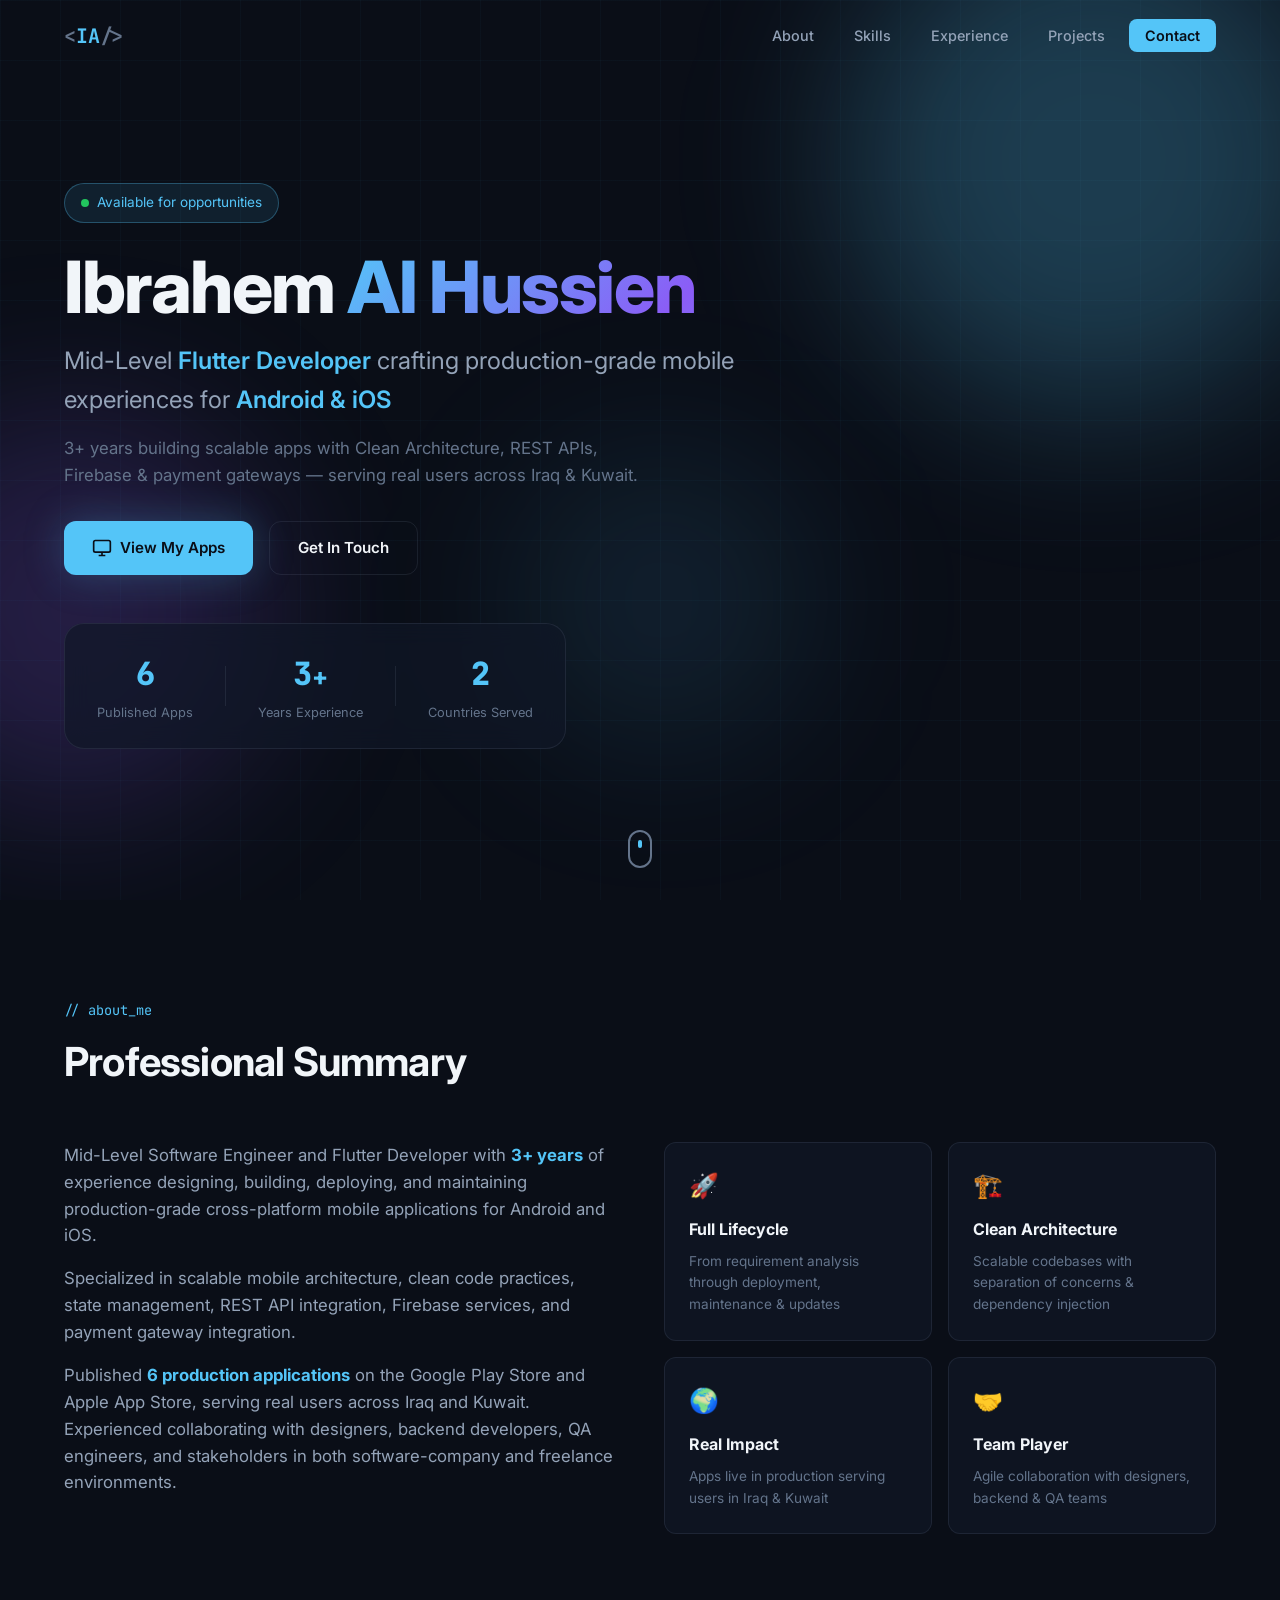
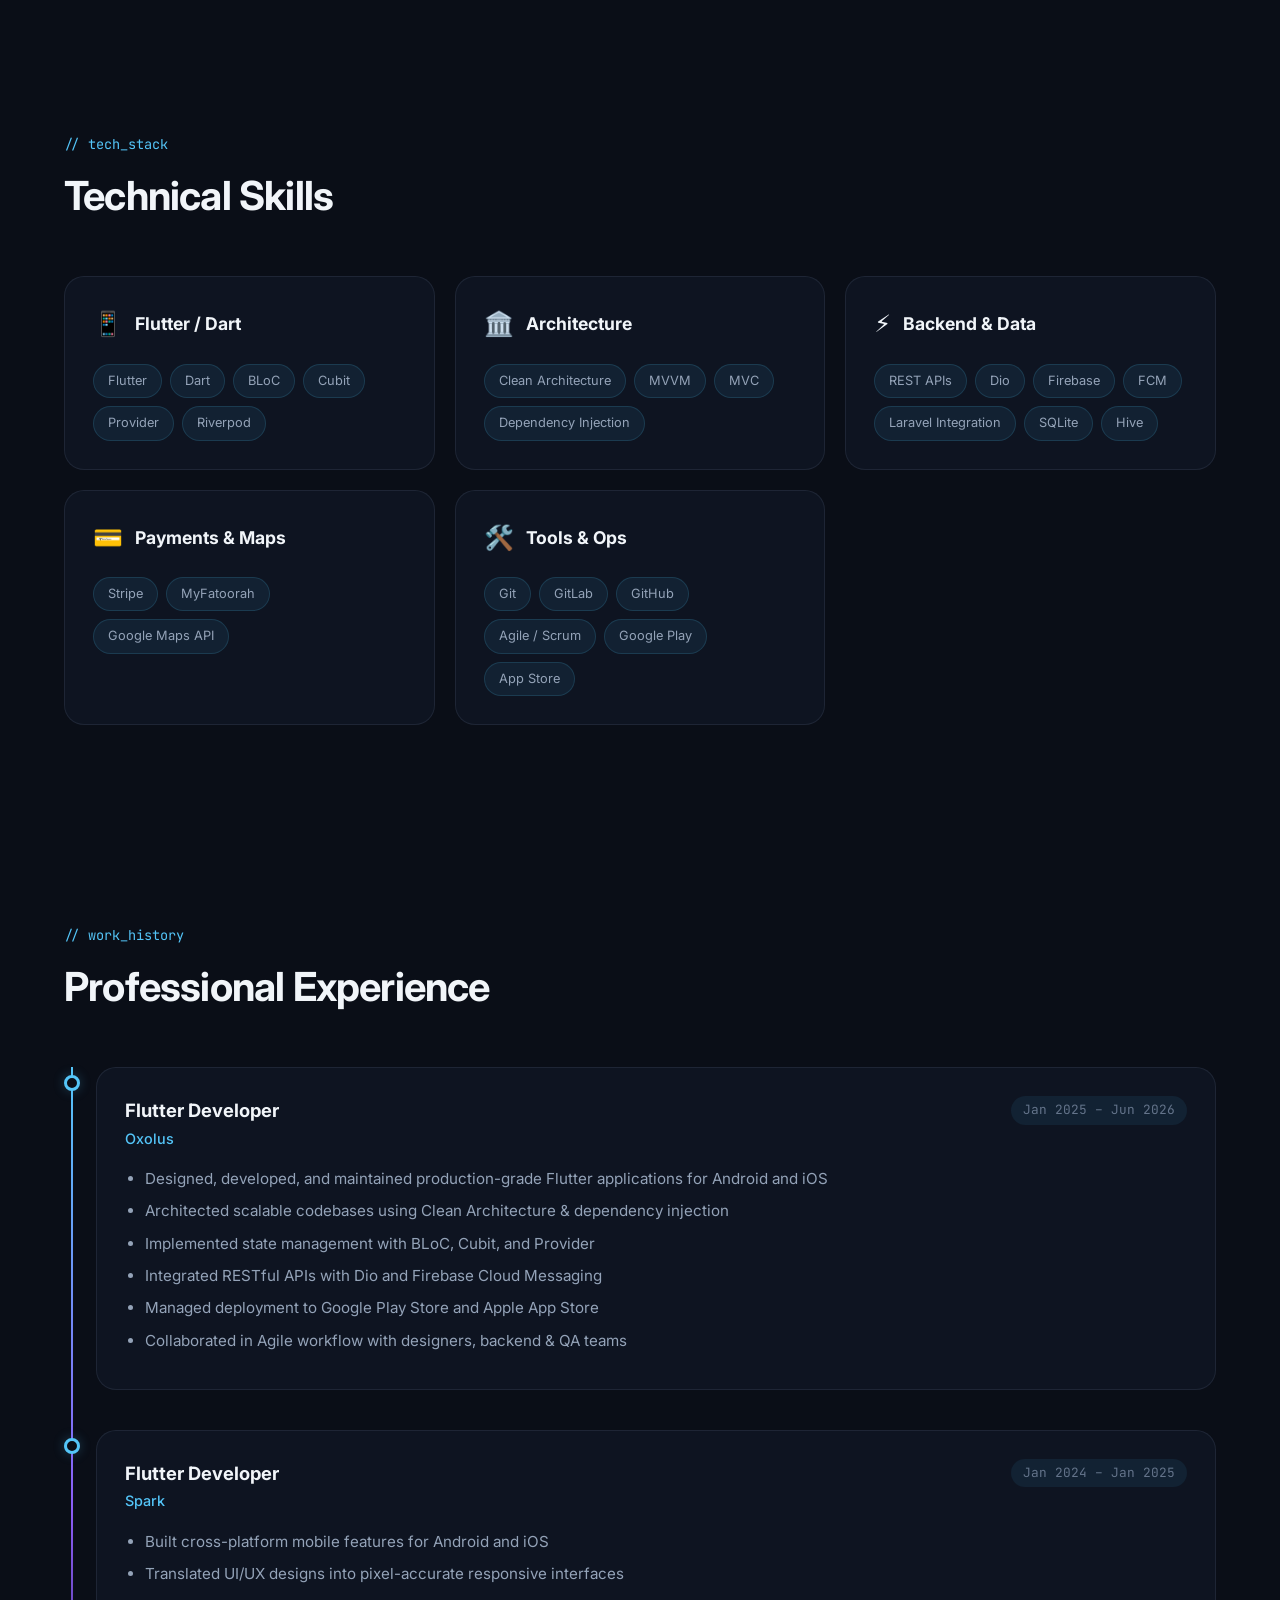
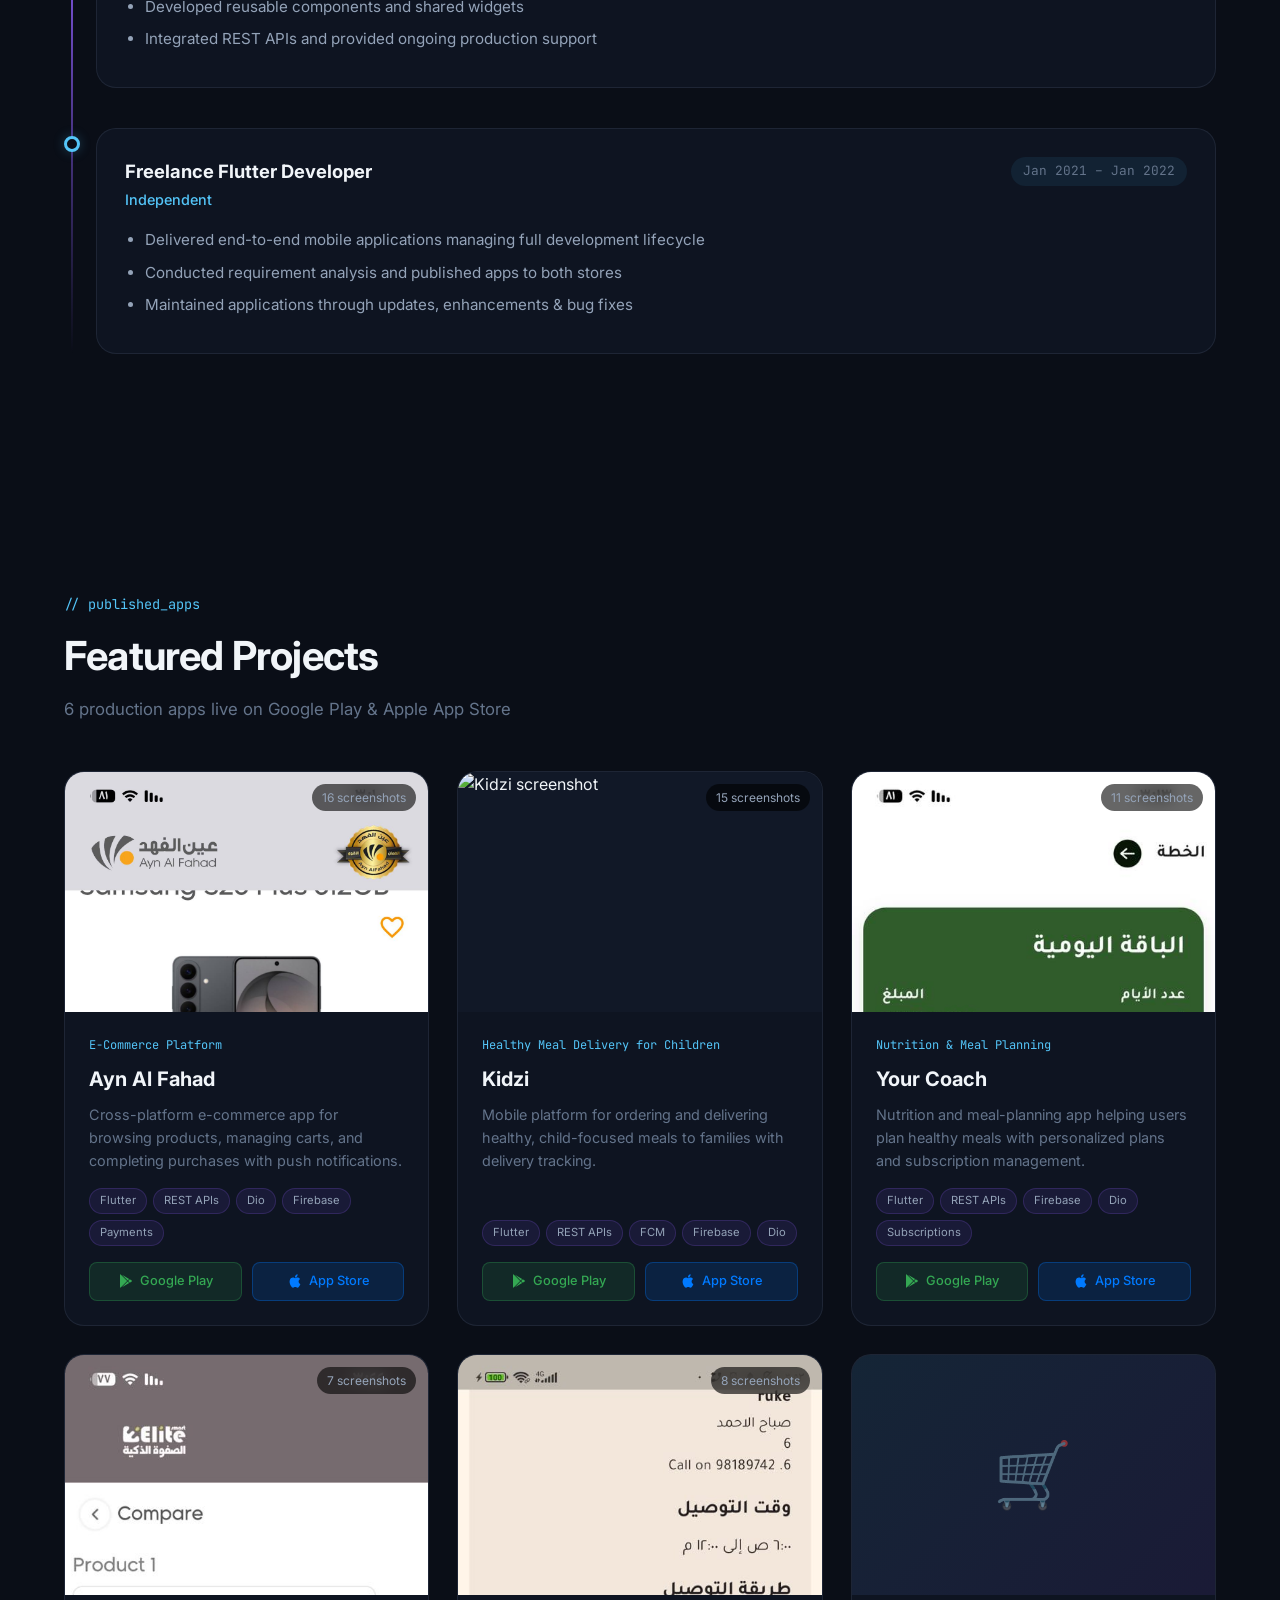
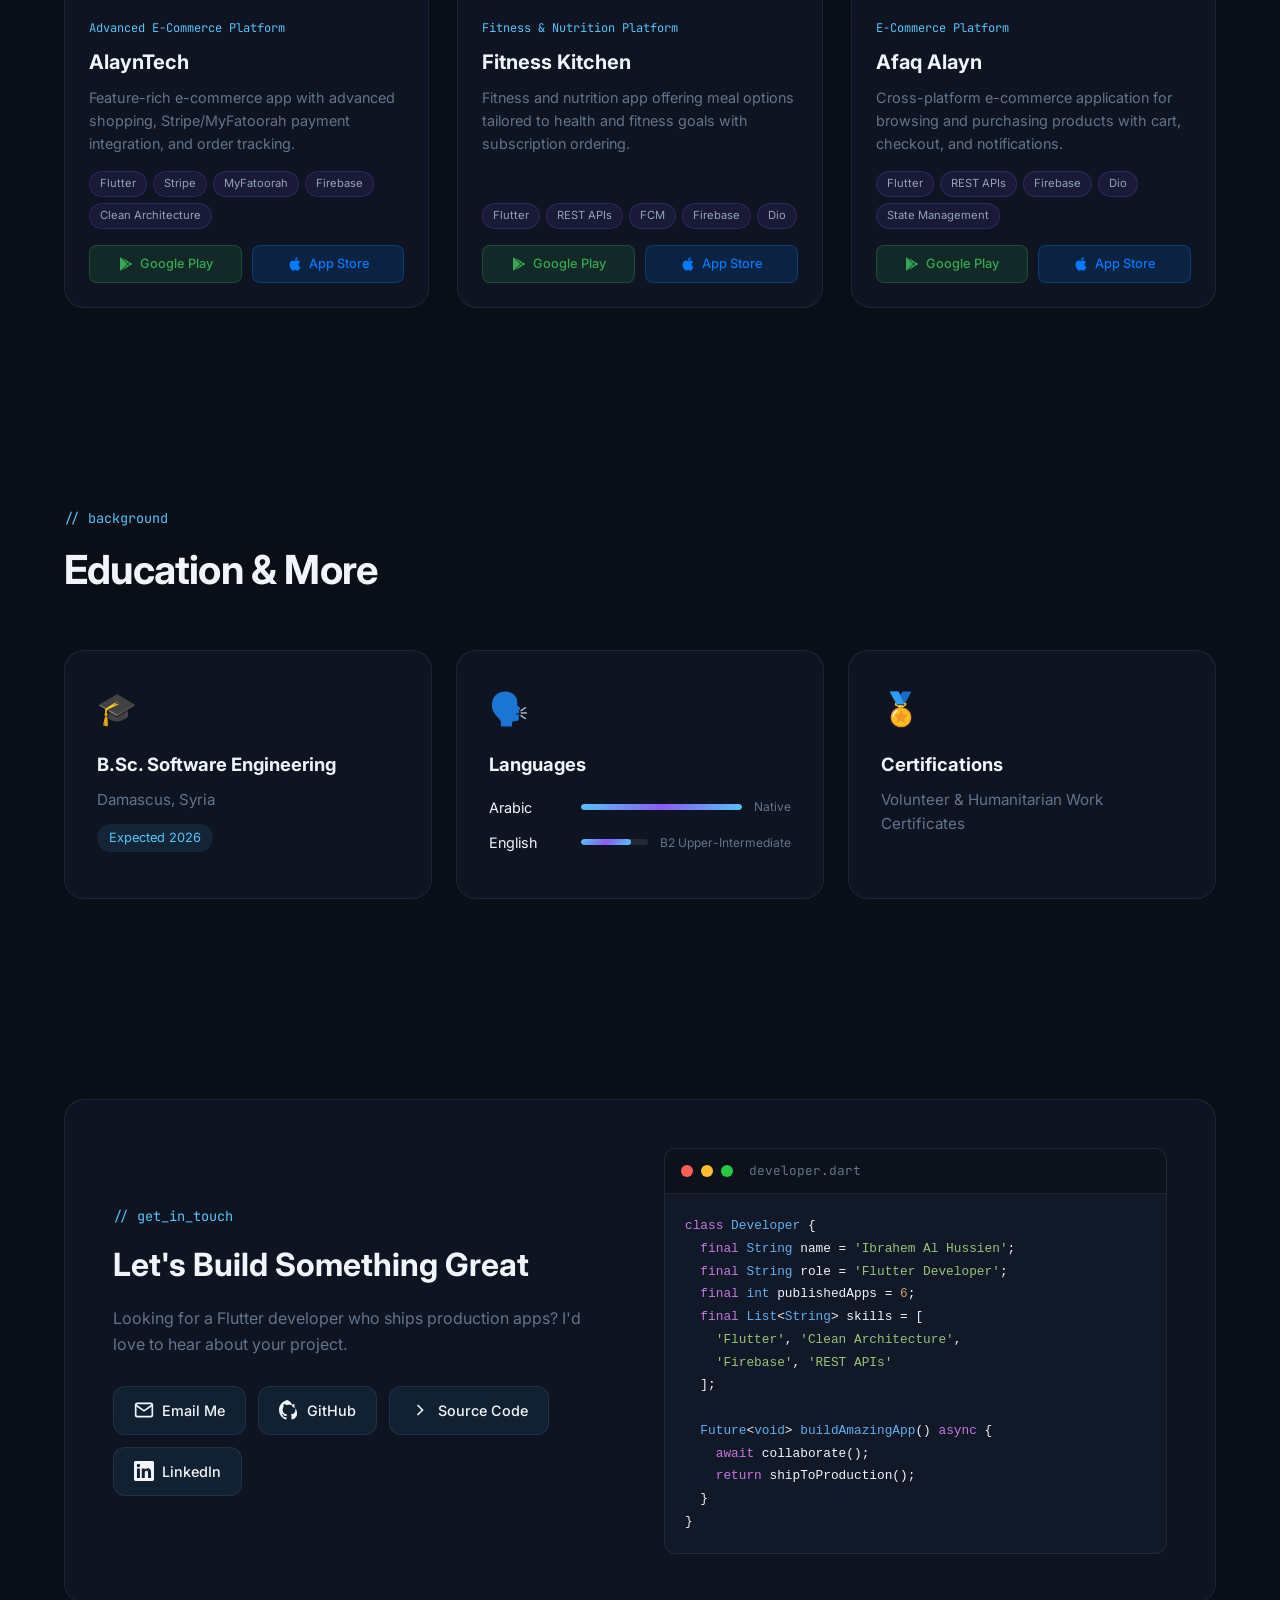
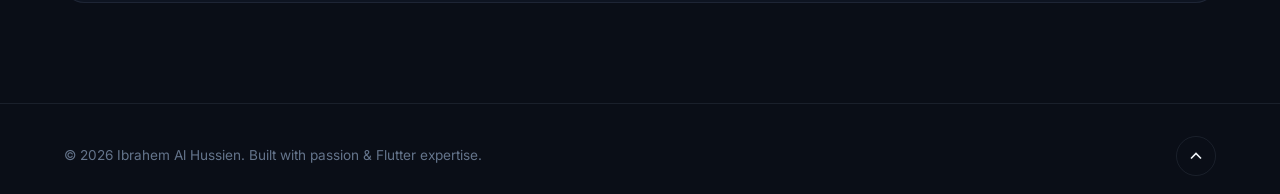
==== index.html @ 978647d7 "Configure portfolio for GitHub Pages at brbr43.github.io/CV_proto Co-authored-by: Cursor <cursoragen" ====
<!DOCTYPE html>
<html lang="en">
<head>
  <meta charset="UTF-8" />
  <script>
    (function () {
      if (location.hostname === 'brbr43.github.io' || /\/CV_proto(\/|$)/.test(location.pathname)) {
        var base = document.createElement('base');
        base.href = '/CV_proto/';
        document.head.appendChild(base);
      }
    })();
  </script>
  <meta name="viewport" content="width=device-width, initial-scale=1.0" />
  <meta name="description" content="Ibrahem Al Hussien — Mid-Level Flutter Developer. 6 production apps on Google Play & App Store." />
  <meta name="author" content="Ibrahem Al Hussien" />
  <meta property="og:title" content="Ibrahem Al Hussien | Flutter Developer Portfolio" />
  <meta property="og:description" content="Building production-grade cross-platform mobile apps for Android & iOS." />
  <meta property="og:url" content="https://brbr43.github.io/CV_proto/" />
  <meta property="og:type" content="website" />
  <link rel="canonical" href="https://brbr43.github.io/CV_proto/" />
  <title>Ibrahem Al Hussien | Flutter Developer</title>
  <link rel="preconnect" href="https://fonts.googleapis.com" />
  <link rel="preconnect" href="https://fonts.gstatic.com" crossorigin />
  <link href="https://fonts.googleapis.com/css2?family=Inter:wght@300;400;500;600;700;800&family=JetBrains+Mono:wght@400;500&display=swap" rel="stylesheet" />
  <link rel="stylesheet" href="css/style.css" />
  <link rel="icon" href="data:image/svg+xml,<svg xmlns='http://www.w3.org/2000/svg' viewBox='0 0 100 100'><text y='.9em' font-size='90'>📱</text></svg>" />
</head>
<body>
  <div class="cursor-glow" aria-hidden="true"></div>
  <div class="bg-grid" aria-hidden="true"></div>

  <!-- Navigation -->
  <header class="header" id="header">
    <nav class="nav container">
      <a href="#hero" class="nav-logo">
        <span class="logo-bracket">&lt;</span>IA<span class="logo-bracket">/&gt;</span>
      </a>
      <button class="nav-toggle" id="navToggle" aria-label="Toggle menu" aria-expanded="false">
        <span></span><span></span><span></span>
      </button>
      <ul class="nav-links" id="navLinks">
        <li><a href="#about">About</a></li>
        <li><a href="#skills">Skills</a></li>
        <li><a href="#experience">Experience</a></li>
        <li><a href="#projects">Projects</a></li>
        <li><a href="#contact" class="nav-cta">Contact</a></li>
      </ul>
    </nav>
  </header>

  <main>
    <!-- Hero -->
    <section class="hero" id="hero">
      <div class="hero-bg" aria-hidden="true">
        <div class="hero-orb hero-orb--1"></div>
        <div class="hero-orb hero-orb--2"></div>
        <div class="hero-orb hero-orb--3"></div>
      </div>
      <div class="container hero-content">
        <div class="hero-badge reveal">
          <span class="pulse-dot"></span>
          Available for opportunities
        </div>
        <h1 class="hero-title reveal">
          Ibrahem <span class="gradient-text">Al Hussien</span>
        </h1>
        <p class="hero-subtitle reveal">
          Mid-Level <span class="highlight">Flutter Developer</span> crafting production-grade
          mobile experiences for <span class="highlight">Android & iOS</span>
        </p>
        <p class="hero-desc reveal">
          3+ years building scalable apps with Clean Architecture, REST APIs, Firebase & payment gateways —
          serving real users across Iraq & Kuwait.
        </p>
        <div class="hero-actions reveal">
          <a href="#projects" class="btn btn-primary">
            <svg width="20" height="20" viewBox="0 0 24 24" fill="none" stroke="currentColor" stroke-width="2"><rect x="2" y="3" width="20" height="14" rx="2"/><path d="M8 21h8M12 17v4"/></svg>
            View My Apps
          </a>
          <a href="#contact" class="btn btn-outline">Get In Touch</a>
        </div>
        <div class="hero-stats reveal">
          <div class="stat">
            <span class="stat-number" data-target="6">0</span>
            <span class="stat-label">Published Apps</span>
          </div>
          <div class="stat-divider"></div>
          <div class="stat">
            <span class="stat-number" data-target="3">0</span><span class="stat-suffix">+</span>
            <span class="stat-label">Years Experience</span>
          </div>
          <div class="stat-divider"></div>
          <div class="stat">
            <span class="stat-number" data-target="2">0</span>
            <span class="stat-label">Countries Served</span>
          </div>
        </div>
      </div>
      <div class="scroll-indicator" aria-hidden="true">
        <div class="scroll-mouse"></div>
      </div>
    </section>

    <!-- About -->
    <section class="section about" id="about">
      <div class="container">
        <div class="section-header reveal">
          <span class="section-tag">// about_me</span>
          <h2 class="section-title">Professional Summary</h2>
        </div>
        <div class="about-grid">
          <div class="about-text reveal">
            <p>
              Mid-Level Software Engineer and Flutter Developer with <strong>3+ years</strong> of experience
              designing, building, deploying, and maintaining production-grade cross-platform mobile applications
              for Android and iOS.
            </p>
            <p>
              Specialized in scalable mobile architecture, clean code practices, state management, REST API
              integration, Firebase services, and payment gateway integration.
            </p>
            <p>
              Published <strong>6 production applications</strong> on the Google Play Store and Apple App Store,
              serving real users across Iraq and Kuwait. Experienced collaborating with designers, backend developers,
              QA engineers, and stakeholders in both software-company and freelance environments.
            </p>
          </div>
          <div class="about-highlights reveal">
            <div class="highlight-card">
              <div class="highlight-icon">🚀</div>
              <h3>Full Lifecycle</h3>
              <p>From requirement analysis through deployment, maintenance & updates</p>
            </div>
            <div class="highlight-card">
              <div class="highlight-icon">🏗️</div>
              <h3>Clean Architecture</h3>
              <p>Scalable codebases with separation of concerns & dependency injection</p>
            </div>
            <div class="highlight-card">
              <div class="highlight-icon">🌍</div>
              <h3>Real Impact</h3>
              <p>Apps live in production serving users in Iraq & Kuwait</p>
            </div>
            <div class="highlight-card">
              <div class="highlight-icon">🤝</div>
              <h3>Team Player</h3>
              <p>Agile collaboration with designers, backend & QA teams</p>
            </div>
          </div>
        </div>
      </div>
    </section>

    <!-- Skills -->
    <section class="section skills" id="skills">
      <div class="container">
        <div class="section-header reveal">
          <span class="section-tag">// tech_stack</span>
          <h2 class="section-title">Technical Skills</h2>
        </div>
        <div class="skills-grid">
          <div class="skill-category reveal">
            <div class="skill-category-header">
              <span class="skill-icon">📱</span>
              <h3>Flutter / Dart</h3>
            </div>
            <div class="skill-tags">
              <span class="tag">Flutter</span>
              <span class="tag">Dart</span>
              <span class="tag">BLoC</span>
              <span class="tag">Cubit</span>
              <span class="tag">Provider</span>
              <span class="tag">Riverpod</span>
            </div>
          </div>
          <div class="skill-category reveal">
            <div class="skill-category-header">
              <span class="skill-icon">🏛️</span>
              <h3>Architecture</h3>
            </div>
            <div class="skill-tags">
              <span class="tag">Clean Architecture</span>
              <span class="tag">MVVM</span>
              <span class="tag">MVC</span>
              <span class="tag">Dependency Injection</span>
            </div>
          </div>
          <div class="skill-category reveal">
            <div class="skill-category-header">
              <span class="skill-icon">⚡</span>
              <h3>Backend & Data</h3>
            </div>
            <div class="skill-tags">
              <span class="tag">REST APIs</span>
              <span class="tag">Dio</span>
              <span class="tag">Firebase</span>
              <span class="tag">FCM</span>
              <span class="tag">Laravel Integration</span>
              <span class="tag">SQLite</span>
              <span class="tag">Hive</span>
            </div>
          </div>
          <div class="skill-category reveal">
            <div class="skill-category-header">
              <span class="skill-icon">💳</span>
              <h3>Payments & Maps</h3>
            </div>
            <div class="skill-tags">
              <span class="tag">Stripe</span>
              <span class="tag">MyFatoorah</span>
              <span class="tag">Google Maps API</span>
            </div>
          </div>
          <div class="skill-category reveal">
            <div class="skill-category-header">
              <span class="skill-icon">🛠️</span>
              <h3>Tools & Ops</h3>
            </div>
            <div class="skill-tags">
              <span class="tag">Git</span>
              <span class="tag">GitLab</span>
              <span class="tag">GitHub</span>
              <span class="tag">Agile / Scrum</span>
              <span class="tag">Google Play</span>
              <span class="tag">App Store</span>
            </div>
          </div>
        </div>
      </div>
    </section>

    <!-- Experience -->
    <section class="section experience" id="experience">
      <div class="container">
        <div class="section-header reveal">
          <span class="section-tag">// work_history</span>
          <h2 class="section-title">Professional Experience</h2>
        </div>
        <div class="timeline">
          <article class="timeline-item reveal">
            <div class="timeline-marker"></div>
            <div class="timeline-content">
              <div class="timeline-header">
                <div>
                  <h3>Flutter Developer</h3>
                  <span class="company">Oxolus</span>
                </div>
                <time>Jan 2025 – Jun 2026</time>
              </div>
              <ul>
                <li>Designed, developed, and maintained production-grade Flutter applications for Android and iOS</li>
                <li>Architected scalable codebases using Clean Architecture & dependency injection</li>
                <li>Implemented state management with BLoC, Cubit, and Provider</li>
                <li>Integrated RESTful APIs with Dio and Firebase Cloud Messaging</li>
                <li>Managed deployment to Google Play Store and Apple App Store</li>
                <li>Collaborated in Agile workflow with designers, backend & QA teams</li>
              </ul>
            </div>
          </article>
          <article class="timeline-item reveal">
            <div class="timeline-marker"></div>
            <div class="timeline-content">
              <div class="timeline-header">
                <div>
                  <h3>Flutter Developer</h3>
                  <span class="company">Spark</span>
                </div>
                <time>Jan 2024 – Jan 2025</time>
              </div>
              <ul>
                <li>Built cross-platform mobile features for Android and iOS</li>
                <li>Translated UI/UX designs into pixel-accurate responsive interfaces</li>
                <li>Developed reusable components and shared widgets</li>
                <li>Integrated REST APIs and provided ongoing production support</li>
              </ul>
            </div>
          </article>
          <article class="timeline-item reveal">
            <div class="timeline-marker"></div>
            <div class="timeline-content">
              <div class="timeline-header">
                <div>
                  <h3>Freelance Flutter Developer</h3>
                  <span class="company">Independent</span>
                </div>
                <time>Jan 2021 – Jan 2022</time>
              </div>
              <ul>
                <li>Delivered end-to-end mobile applications managing full development lifecycle</li>
                <li>Conducted requirement analysis and published apps to both stores</li>
                <li>Maintained applications through updates, enhancements & bug fixes</li>
              </ul>
            </div>
          </article>
        </div>
      </div>
    </section>

    <!-- Projects -->
    <section class="section projects" id="projects">
      <div class="container">
        <div class="section-header reveal">
          <span class="section-tag">// published_apps</span>
          <h2 class="section-title">Featured Projects</h2>
          <p class="section-desc">6 production apps live on Google Play & Apple App Store</p>
        </div>
        <div class="projects-grid" id="projectsGrid"></div>
      </div>
    </section>

    <!-- Education & More -->
    <section class="section education" id="education">
      <div class="container">
        <div class="section-header reveal">
          <span class="section-tag">// background</span>
          <h2 class="section-title">Education & More</h2>
        </div>
        <div class="edu-grid">
          <div class="edu-card reveal">
            <div class="edu-icon">🎓</div>
            <h3>B.Sc. Software Engineering</h3>
            <p>Damascus, Syria</p>
            <span class="edu-badge">Expected 2026</span>
          </div>
          <div class="edu-card reveal">
            <div class="edu-icon">🗣️</div>
            <h3>Languages</h3>
            <div class="lang-list">
              <div class="lang-item">
                <span>Arabic</span>
                <div class="lang-bar"><div class="lang-fill" style="width:100%"></div></div>
                <span class="lang-level">Native</span>
              </div>
              <div class="lang-item">
                <span>English</span>
                <div class="lang-bar"><div class="lang-fill" style="width:75%"></div></div>
                <span class="lang-level">B2 Upper-Intermediate</span>
              </div>
            </div>
          </div>
          <div class="edu-card reveal">
            <div class="edu-icon">🏅</div>
            <h3>Certifications</h3>
            <p>Volunteer & Humanitarian Work Certificates</p>
          </div>
        </div>
      </div>
    </section>

    <!-- Contact -->
    <section class="section contact" id="contact">
      <div class="container">
        <div class="contact-card reveal">
          <div class="contact-content">
            <span class="section-tag">// get_in_touch</span>
            <h2>Let's Build Something Great</h2>
            <p>Looking for a Flutter developer who ships production apps? I'd love to hear about your project.</p>
            <div class="contact-links">
              <a href="mailto:ibrahem.alhussien@email.com" class="contact-link" id="emailLink">
                <svg width="20" height="20" viewBox="0 0 24 24" fill="none" stroke="currentColor" stroke-width="2"><path d="M4 4h16c1.1 0 2 .9 2 2v12c0 1.1-.9 2-2 2H4c-1.1 0-2-.9-2-2V6c0-1.1.9-2 2-2z"/><polyline points="22,6 12,13 2,6"/></svg>
                Email Me
              </a>
              <a href="https://github.com/brbr43" target="_blank" rel="noopener" class="contact-link" id="githubLink">
                <svg width="20" height="20" viewBox="0 0 24 24" fill="currentColor"><path d="M12 0C5.37 0 0 5.37 0 12c0 5.31 3.435 9.795 8.205 11.385.6.105.825-.255.825-.57 0-.285-.015-1.23-.015-2.235-3.015.555-3.795-.735-4.035-1.41-.135-.345-.72-1.41-1.23-1.695-.42-.225-1.02-.78-.015-.795.945-.015 1.62.87 1.845 1.23 1.08 1.815 2.805 1.305 3.495.99.105-.78.42-1.305.765-1.605-2.67-.3-5.46-1.335-5.46-5.925 0-1.305.465-2.385 1.23-3.225-.12-.3-.54-1.53.12-3.18 0 0 1.005-.315 3.3 1.23.96-.27 1.98-.405 3-.405s2.04.135 3 .405c2.295-1.56 3.3-1.23 3.3-1.23.66 1.65.24 2.88.12 3.18.765.84 1.23 1.905 1.23 3.225 0 4.605-2.805 5.625-5.475 5.925.435.375.81 1.095.81 2.22 0 1.605-.015 2.895-.015 3.3 0 .315.225.69.825.57A8.02 8.02 0 0016 8c0-4.42-3.58-8-8-8z"/></svg>
                GitHub
              </a>
              <a href="https://github.com/brbr43/CV_proto" target="_blank" rel="noopener" class="contact-link" id="sourceLink">
                <svg width="20" height="20" viewBox="0 0 24 24" fill="none" stroke="currentColor" stroke-width="2"><path d="M9 18l6-6-6-6"/></svg>
                Source Code
              </a>
              <a href="https://linkedin.com/in/" target="_blank" rel="noopener" class="contact-link" id="linkedinLink">
                <svg width="20" height="20" viewBox="0 0 24 24" fill="currentColor"><path d="M20.447 20.452h-3.554v-5.569c0-1.328-.027-3.037-1.852-3.037-1.853 0-2.136 1.445-2.136 2.939v5.667H9.351V9h3.414v1.561h.046c.477-.9 1.637-1.85 3.37-1.85 3.601 0 4.267 2.37 4.267 5.455v6.286zM5.337 7.433a2.062 2.062 0 01-2.063-2.065 2.064 2.064 0 114.126 0 2.065 2.065 0 01-2.063 2.065zm1.782 13.019H3.555V9h3.564v11.452zM22.225 0H1.771C.792 0 0 .774 0 1.729v20.542C0 23.227.792 24 1.771 24h20.451C23.2 24 24 23.227 24 22.271V1.729C24 .774 23.2 0 22.222 0h.003z"/></svg>
                LinkedIn
              </a>
            </div>
          </div>
          <div class="contact-visual" aria-hidden="true">
            <div class="code-block">
              <div class="code-header">
                <span class="code-dot red"></span>
                <span class="code-dot yellow"></span>
                <span class="code-dot green"></span>
                <span class="code-filename">developer.dart</span>
              </div>
              <pre class="code-body"><code><span class="kw">class</span> <span class="type">Developer</span> {
  <span class="kw">final</span> <span class="type">String</span> name = <span class="str">'Ibrahem Al Hussien'</span>;
  <span class="kw">final</span> <span class="type">String</span> role = <span class="str">'Flutter Developer'</span>;
  <span class="kw">final</span> <span class="type">int</span> publishedApps = <span class="num">6</span>;
  <span class="kw">final</span> <span class="type">List</span>&lt;<span class="type">String</span>&gt; skills = [
    <span class="str">'Flutter'</span>, <span class="str">'Clean Architecture'</span>,
    <span class="str">'Firebase'</span>, <span class="str">'REST APIs'</span>
  ];

  <span class="type">Future</span>&lt;<span class="type">void</span>&gt; <span class="fn">buildAmazingApp</span>() <span class="kw">async</span> {
    <span class="kw">await</span> collaborate();
    <span class="kw">return</span> shipToProduction();
  }
}</code></pre>
            </div>
          </div>
        </div>
      </div>
    </section>
  </main>

  <footer class="footer">
    <div class="container footer-content">
      <p>&copy; 2026 Ibrahem Al Hussien. Built with passion & Flutter expertise.</p>
      <a href="#hero" class="back-to-top" aria-label="Back to top">
        <svg width="20" height="20" viewBox="0 0 24 24" fill="none" stroke="currentColor" stroke-width="2"><path d="M18 15l-6-6-6 6"/></svg>
      </a>
    </div>
  </footer>

  <!-- Project Modal -->
  <div class="modal" id="projectModal" aria-hidden="true" role="dialog">
    <div class="modal-backdrop" data-close></div>
    <div class="modal-content">
      <button class="modal-close" data-close aria-label="Close">&times;</button>
      <div class="modal-gallery">
        <button class="gallery-nav gallery-prev" aria-label="Previous image">&#8249;</button>
        <div class="gallery-viewport">
          <img src="" alt="" id="modalImage" />
        </div>
        <button class="gallery-nav gallery-next" aria-label="Next image">&#8250;</button>
        <div class="gallery-counter" id="galleryCounter"></div>
      </div>
      <div class="modal-info" id="modalInfo"></div>
    </div>
  </div>

  <script src="js/main.js"></script>
</body>
</html>
---- css/style.css ----
/* ============================================
   Ibrahem Al Hussien — Portfolio Styles
   ============================================ */

:root {
  --bg-primary: #0a0e17;
  --bg-secondary: #111827;
  --bg-card: rgba(17, 24, 39, 0.7);
  --bg-card-hover: rgba(30, 41, 59, 0.8);
  --border: rgba(148, 163, 184, 0.12);
  --border-hover: rgba(84, 197, 248, 0.3);
  --text-primary: #f1f5f9;
  --text-secondary: #94a3b8;
  --text-muted: #64748b;
  --accent: #54c5f8;
  --accent-dark: #2196d3;
  --accent-glow: rgba(84, 197, 248, 0.25);
  --purple: #8b5cf6;
  --purple-glow: rgba(139, 92, 246, 0.2);
  --gradient: linear-gradient(135deg, #54c5f8 0%, #8b5cf6 50%, #54c5f8 100%);
  --font-sans: 'Inter', system-ui, -apple-system, sans-serif;
  --font-mono: 'JetBrains Mono', monospace;
  --radius: 12px;
  --radius-lg: 20px;
  --shadow: 0 4px 24px rgba(0, 0, 0, 0.4);
  --shadow-glow: 0 0 40px var(--accent-glow);
  --transition: 0.3s cubic-bezier(0.4, 0, 0.2, 1);
  --header-h: 72px;
}

*, *::before, *::after {
  box-sizing: border-box;
  margin: 0;
  padding: 0;
}

html {
  scroll-behavior: smooth;
  scroll-padding-top: var(--header-h);
}

body {
  font-family: var(--font-sans);
  background: var(--bg-primary);
  color: var(--text-primary);
  line-height: 1.6;
  overflow-x: hidden;
  -webkit-font-smoothing: antialiased;
}

.container {
  width: 100%;
  max-width: 1200px;
  margin: 0 auto;
  padding: 0 24px;
}

a {
  color: inherit;
  text-decoration: none;
}

img {
  max-width: 100%;
  display: block;
}

ul {
  list-style: none;
}

/* Background effects */
.bg-grid {
  position: fixed;
  inset: 0;
  background-image:
    linear-gradient(rgba(84, 197, 248, 0.03) 1px, transparent 1px),
    linear-gradient(90deg, rgba(84, 197, 248, 0.03) 1px, transparent 1px);
  background-size: 60px 60px;
  pointer-events: none;
  z-index: 0;
}

.cursor-glow {
  position: fixed;
  width: 400px;
  height: 400px;
  border-radius: 50%;
  background: radial-gradient(circle, var(--accent-glow) 0%, transparent 70%);
  pointer-events: none;
  z-index: 0;
  transform: translate(-50%, -50%);
  transition: opacity 0.3s;
  opacity: 0;
}

body:hover .cursor-glow {
  opacity: 1;
}

/* Header */
.header {
  position: fixed;
  top: 0;
  left: 0;
  right: 0;
  z-index: 1000;
  height: var(--header-h);
  transition: var(--transition);
}

.header.scrolled {
  background: rgba(10, 14, 23, 0.85);
  backdrop-filter: blur(20px);
  border-bottom: 1px solid var(--border);
}

.nav {
  display: flex;
  align-items: center;
  justify-content: space-between;
  height: 100%;
}

.nav-logo {
  font-family: var(--font-mono);
  font-size: 1.25rem;
  font-weight: 700;
  color: var(--accent);
}

.logo-bracket {
  color: var(--text-muted);
}

.nav-links {
  display: flex;
  align-items: center;
  gap: 8px;
}

.nav-links a {
  padding: 8px 16px;
  font-size: 0.9rem;
  font-weight: 500;
  color: var(--text-secondary);
  border-radius: 8px;
  transition: var(--transition);
}

.nav-links a:hover {
  color: var(--text-primary);
  background: rgba(84, 197, 248, 0.08);
}

.nav-cta {
  background: var(--accent) !important;
  color: var(--bg-primary) !important;
  font-weight: 600 !important;
}

.nav-cta:hover {
  background: var(--accent-dark) !important;
  transform: translateY(-1px);
}

.nav-toggle {
  display: none;
  flex-direction: column;
  gap: 5px;
  background: none;
  border: none;
  cursor: pointer;
  padding: 8px;
}

.nav-toggle span {
  display: block;
  width: 24px;
  height: 2px;
  background: var(--text-primary);
  transition: var(--transition);
}

/* Hero */
.hero {
  position: relative;
  min-height: 100vh;
  display: flex;
  align-items: center;
  padding: calc(var(--header-h) + 40px) 0 80px;
  overflow: hidden;
}

.hero-bg {
  position: absolute;
  inset: 0;
  overflow: hidden;
}

.hero-orb {
  position: absolute;
  border-radius: 50%;
  filter: blur(80px);
  animation: float 8s ease-in-out infinite;
}

.hero-orb--1 {
  width: 500px;
  height: 500px;
  background: var(--accent-glow);
  top: -10%;
  right: -5%;
}

.hero-orb--2 {
  width: 400px;
  height: 400px;
  background: var(--purple-glow);
  bottom: 10%;
  left: -10%;
  animation-delay: -3s;
}

.hero-orb--3 {
  width: 300px;
  height: 300px;
  background: rgba(84, 197, 248, 0.1);
  top: 50%;
  left: 40%;
  animation-delay: -5s;
}

@keyframes float {
  0%, 100% { transform: translate(0, 0) scale(1); }
  33% { transform: translate(30px, -30px) scale(1.05); }
  66% { transform: translate(-20px, 20px) scale(0.95); }
}

.hero-content {
  position: relative;
  z-index: 1;
}

.hero-badge {
  display: inline-flex;
  align-items: center;
  gap: 8px;
  padding: 8px 16px;
  background: rgba(84, 197, 248, 0.1);
  border: 1px solid var(--border-hover);
  border-radius: 100px;
  font-size: 0.85rem;
  color: var(--accent);
  margin-bottom: 24px;
}

.pulse-dot {
  width: 8px;
  height: 8px;
  background: #22c55e;
  border-radius: 50%;
  animation: pulse 2s ease-in-out infinite;
}

@keyframes pulse {
  0%, 100% { opacity: 1; transform: scale(1); }
  50% { opacity: 0.5; transform: scale(1.3); }
}

.hero-title {
  font-size: clamp(2.5rem, 6vw, 4.5rem);
  font-weight: 800;
  line-height: 1.1;
  letter-spacing: -0.02em;
  margin-bottom: 16px;
}

.gradient-text {
  background: var(--gradient);
  background-size: 200% auto;
  -webkit-background-clip: text;
  -webkit-text-fill-color: transparent;
  background-clip: text;
  animation: shimmer 4s linear infinite;
}

@keyframes shimmer {
  to { background-position: 200% center; }
}

.hero-subtitle {
  font-size: clamp(1.1rem, 2.5vw, 1.5rem);
  color: var(--text-secondary);
  margin-bottom: 16px;
  max-width: 700px;
}

.highlight {
  color: var(--accent);
  font-weight: 600;
}

.hero-desc {
  font-size: 1.05rem;
  color: var(--text-muted);
  max-width: 600px;
  margin-bottom: 32px;
}

.hero-actions {
  display: flex;
  flex-wrap: wrap;
  gap: 16px;
  margin-bottom: 48px;
}

.btn {
  display: inline-flex;
  align-items: center;
  gap: 8px;
  padding: 14px 28px;
  font-size: 0.95rem;
  font-weight: 600;
  border-radius: var(--radius);
  transition: var(--transition);
  cursor: pointer;
  border: none;
}

.btn-primary {
  background: var(--accent);
  color: var(--bg-primary);
  box-shadow: var(--shadow-glow);
}

.btn-primary:hover {
  background: var(--accent-dark);
  transform: translateY(-2px);
  box-shadow: 0 0 60px var(--accent-glow);
}

.btn-outline {
  background: transparent;
  color: var(--text-primary);
  border: 1px solid var(--border);
}

.btn-outline:hover {
  border-color: var(--accent);
  color: var(--accent);
  background: rgba(84, 197, 248, 0.05);
}

.hero-stats {
  display: flex;
  align-items: center;
  gap: 32px;
  padding: 24px 32px;
  background: var(--bg-card);
  border: 1px solid var(--border);
  border-radius: var(--radius-lg);
  backdrop-filter: blur(12px);
  width: fit-content;
}

.stat {
  text-align: center;
}

.stat-number {
  display: inline;
  font-size: 2rem;
  font-weight: 800;
  color: var(--accent);
  font-family: var(--font-mono);
}

.stat-suffix {
  font-size: 1.5rem;
  font-weight: 800;
  color: var(--accent);
}

.stat-label {
  display: block;
  font-size: 0.8rem;
  color: var(--text-muted);
  margin-top: 4px;
}

.stat-divider {
  width: 1px;
  height: 40px;
  background: var(--border);
}

.scroll-indicator {
  position: absolute;
  bottom: 32px;
  left: 50%;
  transform: translateX(-50%);
}

.scroll-mouse {
  width: 24px;
  height: 38px;
  border: 2px solid var(--text-muted);
  border-radius: 12px;
  position: relative;
}

.scroll-mouse::after {
  content: '';
  position: absolute;
  top: 8px;
  left: 50%;
  transform: translateX(-50%);
  width: 4px;
  height: 8px;
  background: var(--accent);
  border-radius: 2px;
  animation: scrollBounce 2s ease-in-out infinite;
}

@keyframes scrollBounce {
  0%, 100% { transform: translateX(-50%) translateY(0); opacity: 1; }
  50% { transform: translateX(-50%) translateY(10px); opacity: 0.3; }
}

/* Sections */
.section {
  position: relative;
  z-index: 1;
  padding: 100px 0;
}

.section-header {
  margin-bottom: 48px;
}

.section-tag {
  font-family: var(--font-mono);
  font-size: 0.85rem;
  color: var(--accent);
  display: block;
  margin-bottom: 8px;
}

.section-title {
  font-size: clamp(1.8rem, 4vw, 2.5rem);
  font-weight: 700;
  letter-spacing: -0.02em;
}

.section-desc {
  color: var(--text-muted);
  margin-top: 8px;
  font-size: 1.05rem;
}

/* About */
.about-grid {
  display: grid;
  grid-template-columns: 1fr 1fr;
  gap: 48px;
  align-items: start;
}

.about-text p {
  color: var(--text-secondary);
  margin-bottom: 16px;
  font-size: 1.05rem;
}

.about-text strong {
  color: var(--accent);
}

.about-highlights {
  display: grid;
  grid-template-columns: 1fr 1fr;
  gap: 16px;
}

.highlight-card {
  padding: 24px;
  background: var(--bg-card);
  border: 1px solid var(--border);
  border-radius: var(--radius);
  transition: var(--transition);
}

.highlight-card:hover {
  border-color: var(--border-hover);
  transform: translateY(-4px);
  box-shadow: var(--shadow);
}

.highlight-icon {
  font-size: 1.5rem;
  margin-bottom: 12px;
}

.highlight-card h3 {
  font-size: 1rem;
  margin-bottom: 8px;
}

.highlight-card p {
  font-size: 0.85rem;
  color: var(--text-muted);
}

/* Skills */
.skills-grid {
  display: grid;
  grid-template-columns: repeat(auto-fit, minmax(280px, 1fr));
  gap: 20px;
}

.skill-category {
  padding: 28px;
  background: var(--bg-card);
  border: 1px solid var(--border);
  border-radius: var(--radius-lg);
  transition: var(--transition);
}

.skill-category:hover {
  border-color: var(--border-hover);
  box-shadow: var(--shadow-glow);
}

.skill-category-header {
  display: flex;
  align-items: center;
  gap: 12px;
  margin-bottom: 20px;
}

.skill-icon {
  font-size: 1.5rem;
}

.skill-category h3 {
  font-size: 1.1rem;
}

.skill-tags {
  display: flex;
  flex-wrap: wrap;
  gap: 8px;
}

.tag {
  padding: 6px 14px;
  background: rgba(84, 197, 248, 0.08);
  border: 1px solid rgba(84, 197, 248, 0.15);
  border-radius: 100px;
  font-size: 0.8rem;
  color: var(--text-secondary);
  transition: var(--transition);
}

.tag:hover {
  background: rgba(84, 197, 248, 0.15);
  color: var(--accent);
  border-color: var(--border-hover);
}

/* Experience Timeline */
.timeline {
  position: relative;
  padding-left: 32px;
}

.timeline::before {
  content: '';
  position: absolute;
  left: 7px;
  top: 0;
  bottom: 0;
  width: 2px;
  background: linear-gradient(to bottom, var(--accent), var(--purple), transparent);
}

.timeline-item {
  position: relative;
  margin-bottom: 40px;
}

.timeline-marker {
  position: absolute;
  left: -32px;
  top: 8px;
  width: 16px;
  height: 16px;
  background: var(--bg-primary);
  border: 3px solid var(--accent);
  border-radius: 50%;
  box-shadow: 0 0 12px var(--accent-glow);
}

.timeline-content {
  padding: 28px;
  background: var(--bg-card);
  border: 1px solid var(--border);
  border-radius: var(--radius-lg);
  transition: var(--transition);
}

.timeline-content:hover {
  border-color: var(--border-hover);
}

.timeline-header {
  display: flex;
  justify-content: space-between;
  align-items: flex-start;
  flex-wrap: wrap;
  gap: 12px;
  margin-bottom: 16px;
}

.timeline-header h3 {
  font-size: 1.15rem;
}

.company {
  color: var(--accent);
  font-size: 0.9rem;
  font-weight: 500;
}

.timeline-header time {
  font-family: var(--font-mono);
  font-size: 0.8rem;
  color: var(--text-muted);
  padding: 4px 12px;
  background: rgba(84, 197, 248, 0.08);
  border-radius: 100px;
}

.timeline-content ul {
  list-style: disc;
  padding-left: 20px;
}

.timeline-content li {
  color: var(--text-secondary);
  font-size: 0.95rem;
  margin-bottom: 8px;
}

/* Projects */
.projects-grid {
  display: grid;
  grid-template-columns: repeat(auto-fill, minmax(360px, 1fr));
  gap: 28px;
}

.project-card {
  background: var(--bg-card);
  border: 1px solid var(--border);
  border-radius: var(--radius-lg);
  overflow: hidden;
  transition: var(--transition);
  display: flex;
  flex-direction: column;
}

.project-card:hover {
  border-color: var(--border-hover);
  transform: translateY(-6px);
  box-shadow: var(--shadow), var(--shadow-glow);
}

.project-preview {
  position: relative;
  height: 240px;
  overflow: hidden;
  cursor: pointer;
  background: var(--bg-secondary);
}

.project-preview img {
  width: 100%;
  height: 100%;
  object-fit: cover;
  object-position: top center;
  transition: transform 0.5s ease;
}

.project-card:hover .project-preview img {
  transform: scale(1.05);
}

.project-preview-overlay {
  position: absolute;
  inset: 0;
  background: linear-gradient(to top, rgba(10, 14, 23, 0.9) 0%, transparent 50%);
  display: flex;
  align-items: flex-end;
  justify-content: center;
  padding-bottom: 16px;
  opacity: 0;
  transition: var(--transition);
}

.project-preview:hover .project-preview-overlay {
  opacity: 1;
}

.view-gallery-btn {
  padding: 8px 20px;
  background: var(--accent);
  color: var(--bg-primary);
  border: none;
  border-radius: 100px;
  font-size: 0.85rem;
  font-weight: 600;
  cursor: pointer;
}

.project-screenshots-count {
  position: absolute;
  top: 12px;
  right: 12px;
  padding: 4px 10px;
  background: rgba(0, 0, 0, 0.6);
  backdrop-filter: blur(8px);
  border-radius: 100px;
  font-size: 0.75rem;
  color: var(--text-secondary);
}

.project-body {
  padding: 24px;
  flex: 1;
  display: flex;
  flex-direction: column;
}

.project-type {
  font-family: var(--font-mono);
  font-size: 0.75rem;
  color: var(--accent);
  margin-bottom: 8px;
}

.project-body h3 {
  font-size: 1.25rem;
  margin-bottom: 8px;
}

.project-desc {
  font-size: 0.9rem;
  color: var(--text-muted);
  margin-bottom: 16px;
  flex: 1;
}

.project-tech {
  display: flex;
  flex-wrap: wrap;
  gap: 6px;
  margin-bottom: 16px;
}

.project-tech span {
  font-size: 0.7rem;
  padding: 3px 10px;
  background: rgba(139, 92, 246, 0.1);
  border: 1px solid rgba(139, 92, 246, 0.2);
  border-radius: 100px;
  color: var(--text-secondary);
}

.project-links {
  display: flex;
  gap: 10px;
}

.store-link {
  display: inline-flex;
  align-items: center;
  gap: 6px;
  padding: 8px 16px;
  font-size: 0.8rem;
  font-weight: 500;
  border-radius: 8px;
  transition: var(--transition);
  flex: 1;
  justify-content: center;
}

.store-link--play {
  background: rgba(52, 168, 83, 0.15);
  border: 1px solid rgba(52, 168, 83, 0.3);
  color: #34a853;
}

.store-link--play:hover {
  background: rgba(52, 168, 83, 0.25);
}

.store-link--appstore {
  background: rgba(0, 122, 255, 0.15);
  border: 1px solid rgba(0, 122, 255, 0.3);
  color: #007aff;
}

.store-link--appstore:hover {
  background: rgba(0, 122, 255, 0.25);
}

.project-card--no-images .project-preview {
  display: flex;
  align-items: center;
  justify-content: center;
  background: linear-gradient(135deg, rgba(84, 197, 248, 0.1), rgba(139, 92, 246, 0.1));
}

.project-placeholder-icon {
  font-size: 4rem;
  opacity: 0.5;
}

/* Education */
.edu-grid {
  display: grid;
  grid-template-columns: repeat(auto-fit, minmax(300px, 1fr));
  gap: 24px;
}

.edu-card {
  padding: 32px;
  background: var(--bg-card);
  border: 1px solid var(--border);
  border-radius: var(--radius-lg);
  transition: var(--transition);
}

.edu-card:hover {
  border-color: var(--border-hover);
}

.edu-icon {
  font-size: 2rem;
  margin-bottom: 16px;
}

.edu-card h3 {
  font-size: 1.15rem;
  margin-bottom: 8px;
}

.edu-card p {
  color: var(--text-muted);
  font-size: 0.95rem;
}

.edu-badge {
  display: inline-block;
  margin-top: 12px;
  padding: 4px 12px;
  background: rgba(84, 197, 248, 0.1);
  border-radius: 100px;
  font-size: 0.8rem;
  color: var(--accent);
}

.lang-list {
  margin-top: 16px;
}

.lang-item {
  display: grid;
  grid-template-columns: 80px 1fr auto;
  align-items: center;
  gap: 12px;
  margin-bottom: 12px;
  font-size: 0.9rem;
}

.lang-bar {
  height: 6px;
  background: rgba(148, 163, 184, 0.15);
  border-radius: 3px;
  overflow: hidden;
}

.lang-fill {
  height: 100%;
  background: var(--gradient);
  border-radius: 3px;
  transition: width 1s ease;
}

.lang-level {
  font-size: 0.75rem;
  color: var(--text-muted);
}

/* Contact */
.contact-card {
  display: grid;
  grid-template-columns: 1fr 1fr;
  gap: 48px;
  padding: 48px;
  background: var(--bg-card);
  border: 1px solid var(--border);
  border-radius: var(--radius-lg);
  align-items: center;
}

.contact-content h2 {
  font-size: clamp(1.5rem, 3vw, 2rem);
  margin: 12px 0 16px;
}

.contact-content p {
  color: var(--text-muted);
  margin-bottom: 28px;
}

.contact-links {
  display: flex;
  flex-wrap: wrap;
  gap: 12px;
}

.contact-link {
  display: inline-flex;
  align-items: center;
  gap: 8px;
  padding: 12px 20px;
  background: rgba(84, 197, 248, 0.08);
  border: 1px solid var(--border);
  border-radius: var(--radius);
  font-size: 0.9rem;
  font-weight: 500;
  transition: var(--transition);
}

.contact-link:hover {
  border-color: var(--accent);
  color: var(--accent);
  transform: translateY(-2px);
}

.code-block {
  background: var(--bg-secondary);
  border: 1px solid var(--border);
  border-radius: var(--radius);
  overflow: hidden;
}

.code-header {
  display: flex;
  align-items: center;
  gap: 8px;
  padding: 12px 16px;
  background: rgba(0, 0, 0, 0.3);
  border-bottom: 1px solid var(--border);
}

.code-dot {
  width: 12px;
  height: 12px;
  border-radius: 50%;
}

.code-dot.red { background: #ff5f57; }
.code-dot.yellow { background: #febc2e; }
.code-dot.green { background: #28c840; }

.code-filename {
  margin-left: 8px;
  font-family: var(--font-mono);
  font-size: 0.8rem;
  color: var(--text-muted);
}

.code-body {
  padding: 20px;
  font-family: var(--font-mono);
  font-size: 0.8rem;
  line-height: 1.7;
  overflow-x: auto;
}

.code-body .kw { color: #c678dd; }
.code-body .type { color: #61afef; }
.code-body .str { color: #98c379; }
.code-body .num { color: #d19a66; }
.code-body .fn { color: #61afef; }

/* Footer */
.footer {
  padding: 32px 0;
  border-top: 1px solid var(--border);
  position: relative;
  z-index: 1;
}

.footer-content {
  display: flex;
  justify-content: space-between;
  align-items: center;
}

.footer p {
  font-size: 0.85rem;
  color: var(--text-muted);
}

.back-to-top {
  display: flex;
  align-items: center;
  justify-content: center;
  width: 40px;
  height: 40px;
  border: 1px solid var(--border);
  border-radius: 50%;
  transition: var(--transition);
}

.back-to-top:hover {
  border-color: var(--accent);
  color: var(--accent);
  transform: translateY(-2px);
}

/* Modal */
.modal {
  position: fixed;
  inset: 0;
  z-index: 2000;
  display: flex;
  align-items: center;
  justify-content: center;
  opacity: 0;
  visibility: hidden;
  transition: var(--transition);
}

.modal.active {
  opacity: 1;
  visibility: visible;
}

.modal-backdrop {
  position: absolute;
  inset: 0;
  background: rgba(0, 0, 0, 0.8);
  backdrop-filter: blur(8px);
}

.modal-content {
  position: relative;
  width: 90%;
  max-width: 900px;
  max-height: 90vh;
  background: var(--bg-secondary);
  border: 1px solid var(--border);
  border-radius: var(--radius-lg);
  overflow: hidden;
  transform: scale(0.9);
  transition: var(--transition);
}

.modal.active .modal-content {
  transform: scale(1);
}

.modal-close {
  position: absolute;
  top: 12px;
  right: 16px;
  z-index: 10;
  background: rgba(0, 0, 0, 0.5);
  border: none;
  color: var(--text-primary);
  font-size: 1.5rem;
  width: 36px;
  height: 36px;
  border-radius: 50%;
  cursor: pointer;
  display: flex;
  align-items: center;
  justify-content: center;
  transition: var(--transition);
}

.modal-close:hover {
  background: var(--accent);
  color: var(--bg-primary);
}

.modal-gallery {
  position: relative;
  background: #000;
}

.gallery-viewport {
  height: 60vh;
  display: flex;
  align-items: center;
  justify-content: center;
}

.gallery-viewport img {
  max-height: 100%;
  max-width: 100%;
  object-fit: contain;
}

.gallery-nav {
  position: absolute;
  top: 50%;
  transform: translateY(-50%);
  background: rgba(0, 0, 0, 0.6);
  border: 1px solid var(--border);
  color: var(--text-primary);
  font-size: 2rem;
  width: 48px;
  height: 48px;
  border-radius: 50%;
  cursor: pointer;
  transition: var(--transition);
  display: flex;
  align-items: center;
  justify-content: center;
}

.gallery-nav:hover {
  background: var(--accent);
  color: var(--bg-primary);
}

.gallery-prev { left: 16px; }
.gallery-next { right: 16px; }

.gallery-counter {
  position: absolute;
  bottom: 12px;
  left: 50%;
  transform: translateX(-50%);
  padding: 4px 14px;
  background: rgba(0, 0, 0, 0.6);
  border-radius: 100px;
  font-size: 0.8rem;
  color: var(--text-secondary);
}

.modal-info {
  padding: 24px;
}

.modal-info h3 {
  font-size: 1.25rem;
  margin-bottom: 8px;
}

.modal-info p {
  color: var(--text-muted);
  font-size: 0.9rem;
}

/* Reveal animations */
.reveal {
  opacity: 0;
  transform: translateY(30px);
  transition: opacity 0.6s ease, transform 0.6s ease;
}

.reveal.visible {
  opacity: 1;
  transform: translateY(0);
}

/* Responsive */
@media (max-width: 968px) {
  .about-grid,
  .contact-card {
    grid-template-columns: 1fr;
  }

  .about-highlights {
    grid-template-columns: 1fr 1fr;
  }
}

@media (max-width: 768px) {
  .nav-toggle {
    display: flex;
  }

  .nav-links {
    position: fixed;
    top: var(--header-h);
    left: 0;
    right: 0;
    background: rgba(10, 14, 23, 0.95);
    backdrop-filter: blur(20px);
    flex-direction: column;
    padding: 24px;
    gap: 4px;
    border-bottom: 1px solid var(--border);
    transform: translateY(-120%);
    transition: var(--transition);
  }

  .nav-links.open {
    transform: translateY(0);
  }

  .nav-links a {
    width: 100%;
    text-align: center;
    padding: 12px;
  }

  .hero-stats {
    flex-direction: column;
    gap: 20px;
    width: 100%;
  }

  .stat-divider {
    width: 60px;
    height: 1px;
  }

  .projects-grid {
    grid-template-columns: 1fr;
  }

  .about-highlights {
    grid-template-columns: 1fr;
  }

  .timeline-header {
    flex-direction: column;
  }

  .gallery-viewport {
    height: 50vh;
  }
}

@media (max-width: 480px) {
  .hero-actions {
    flex-direction: column;
  }

  .btn {
    width: 100%;
    justify-content: center;
  }

  .contact-card {
    padding: 24px;
  }

  .project-links {
    flex-direction: column;
  }
}
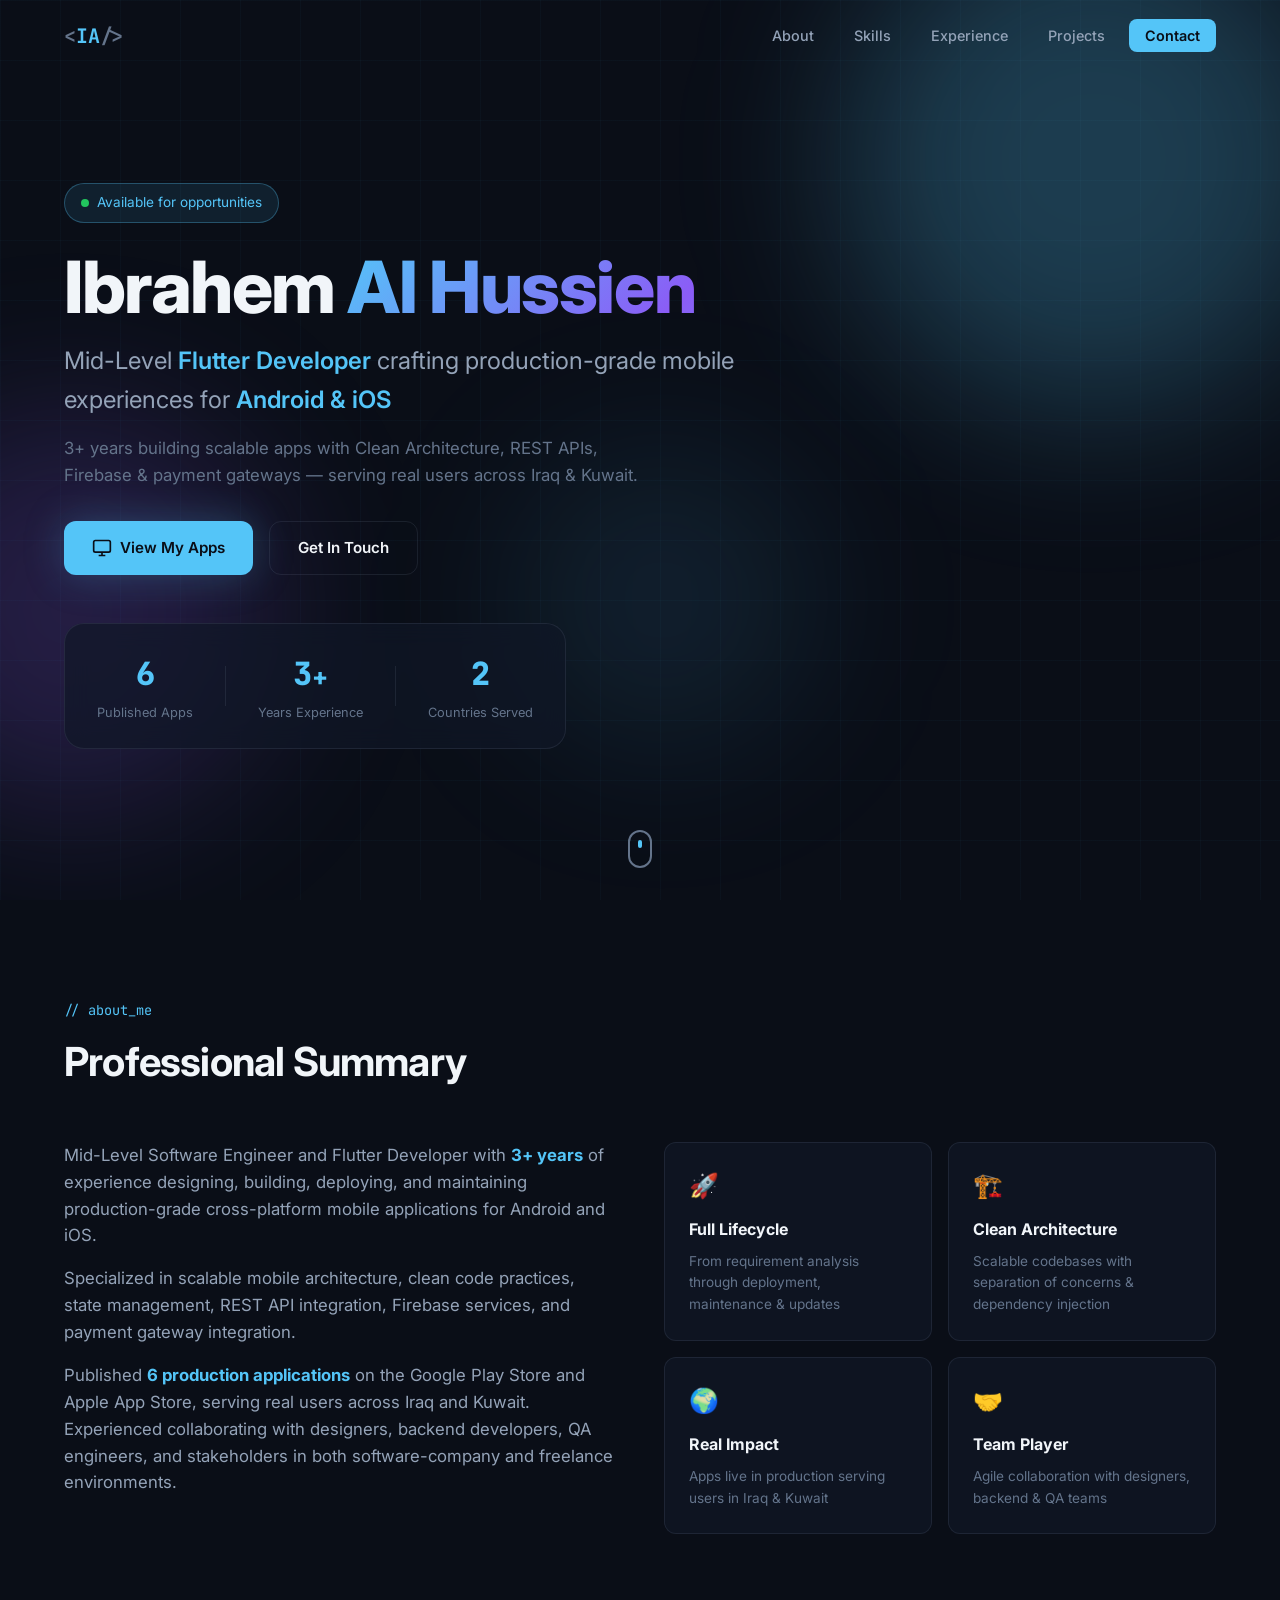
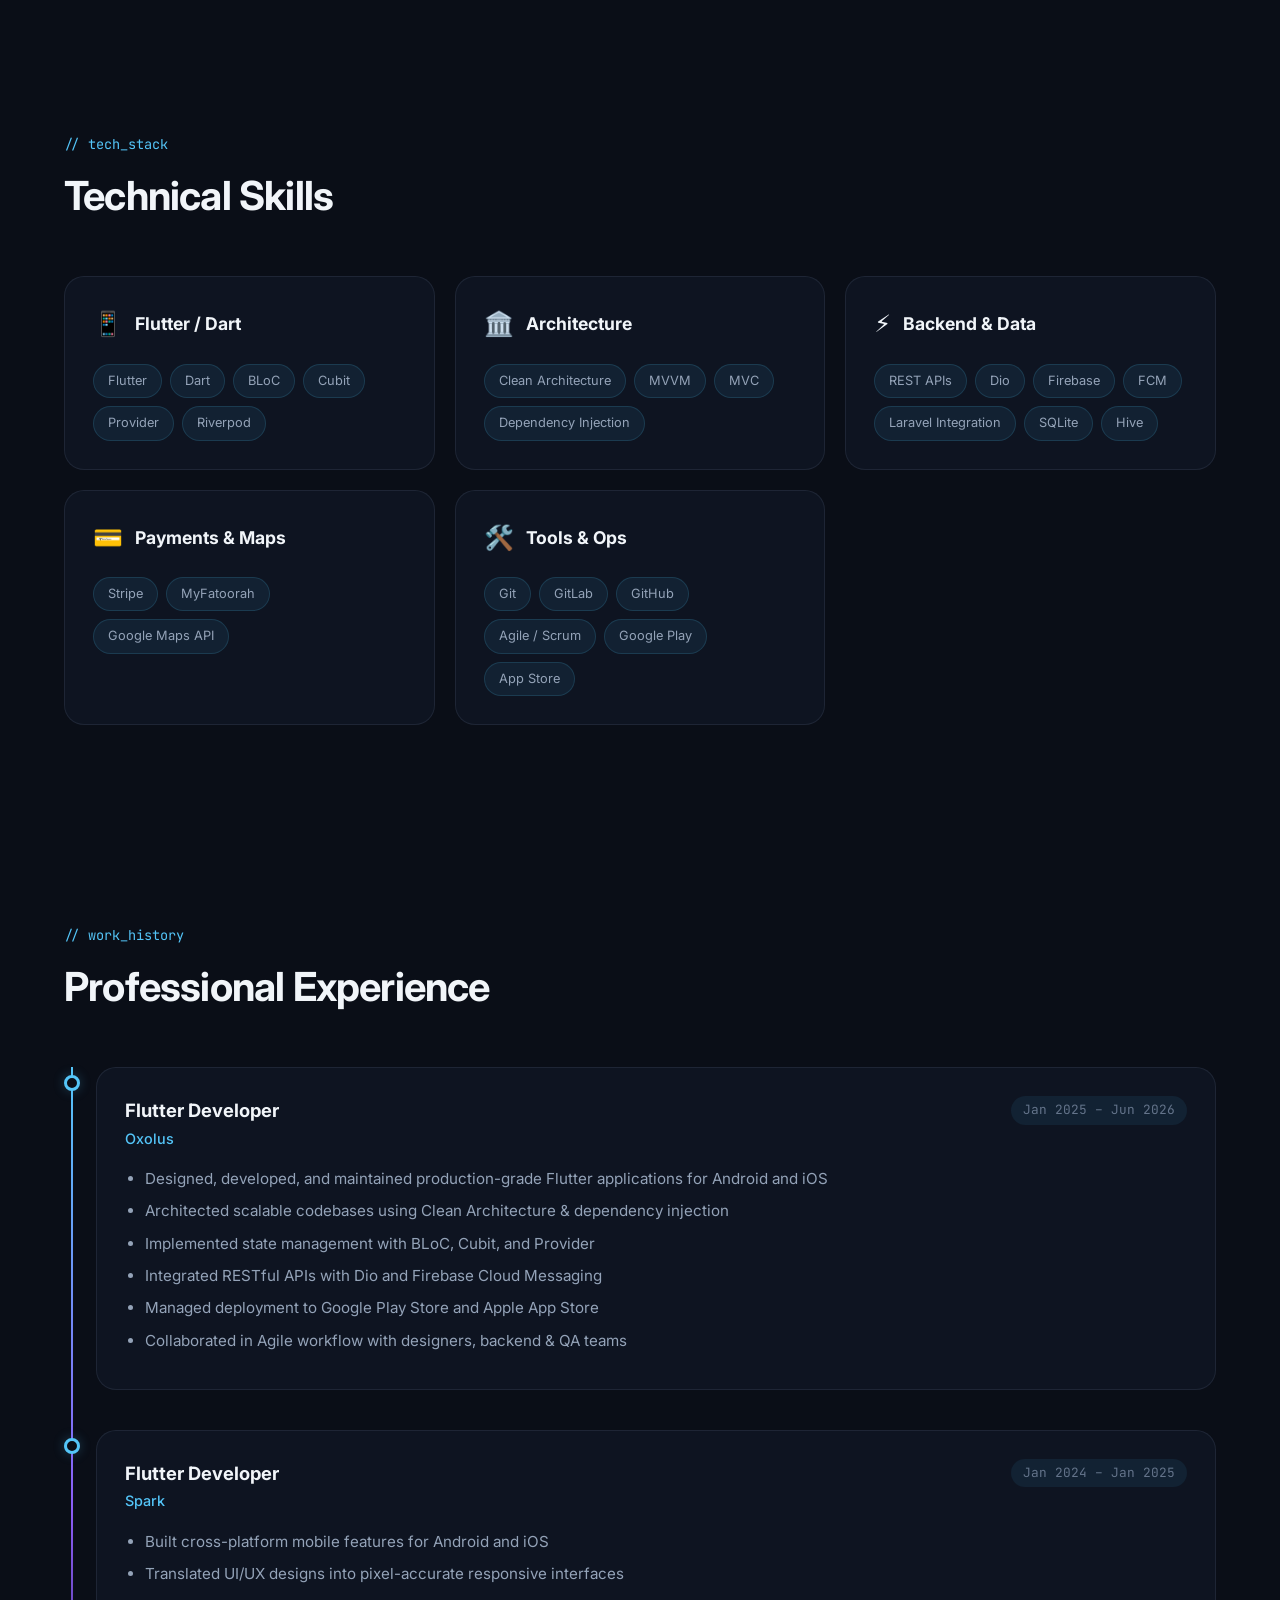
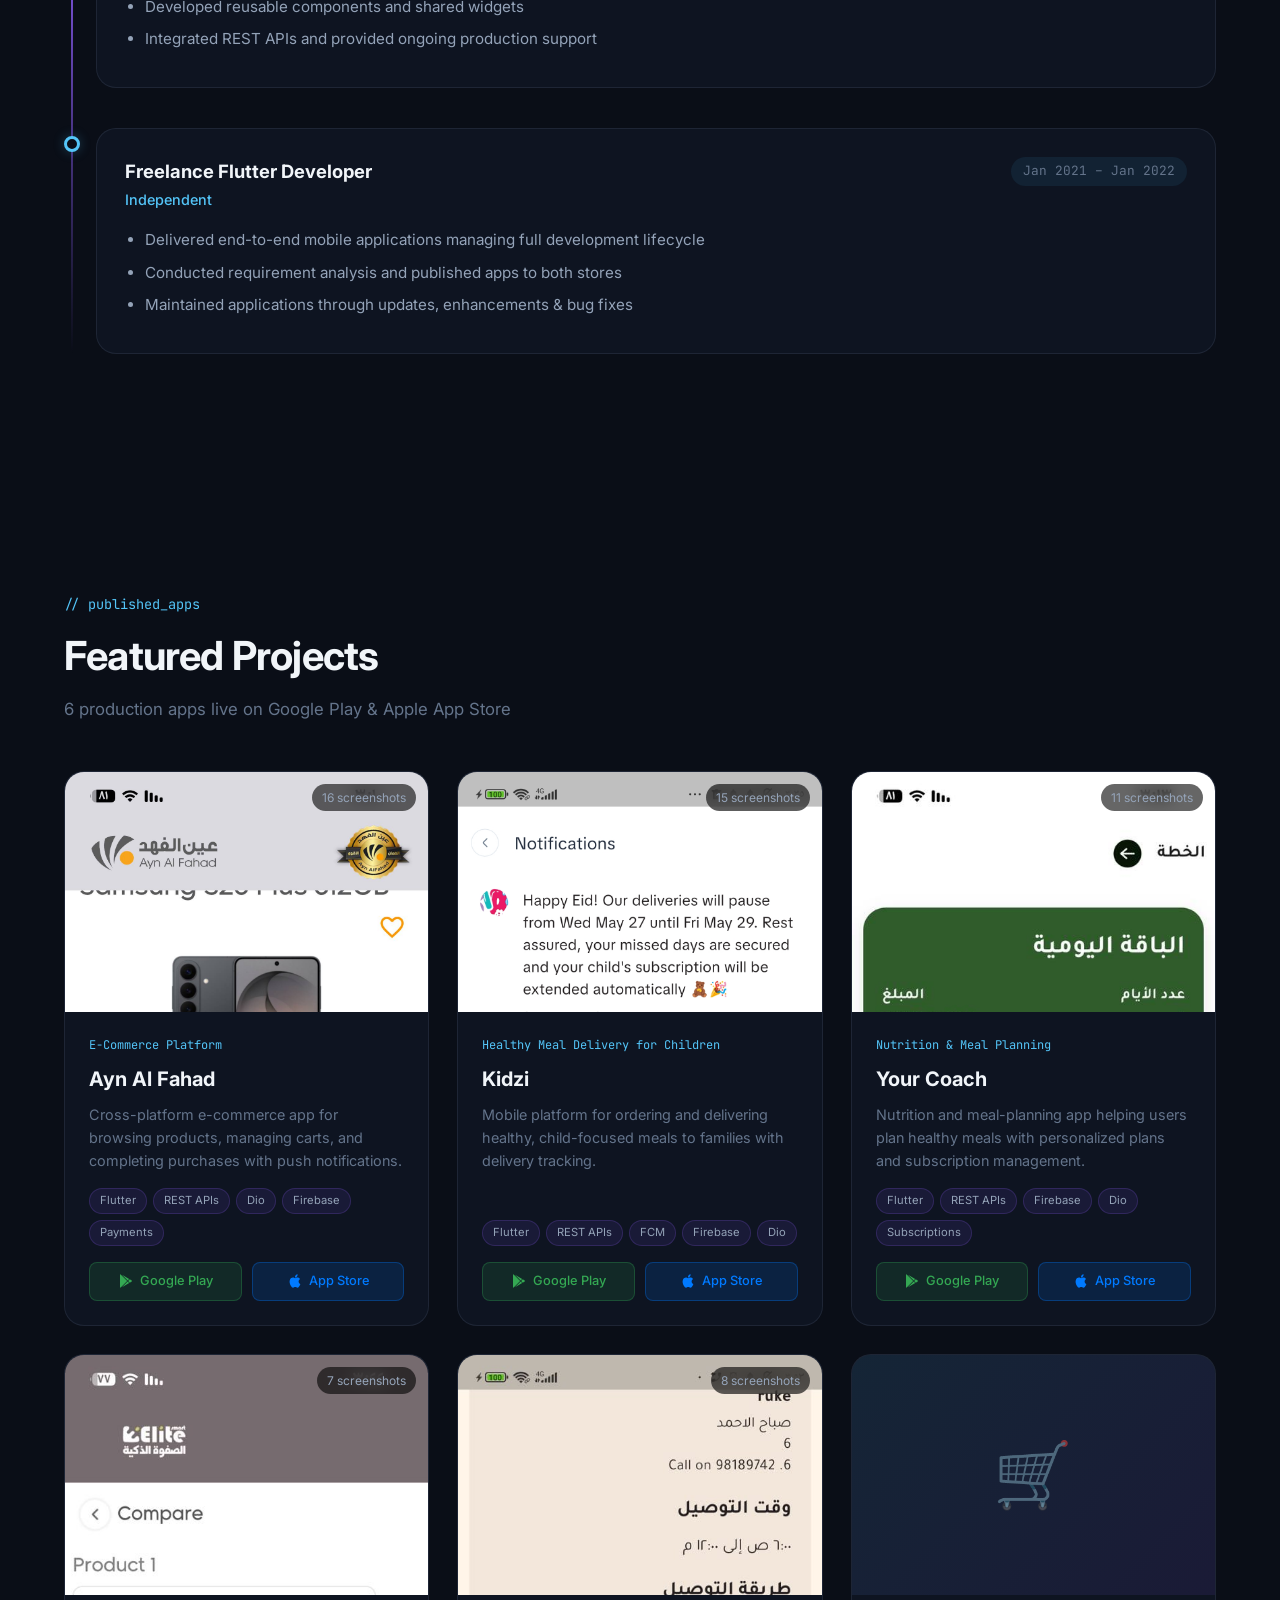
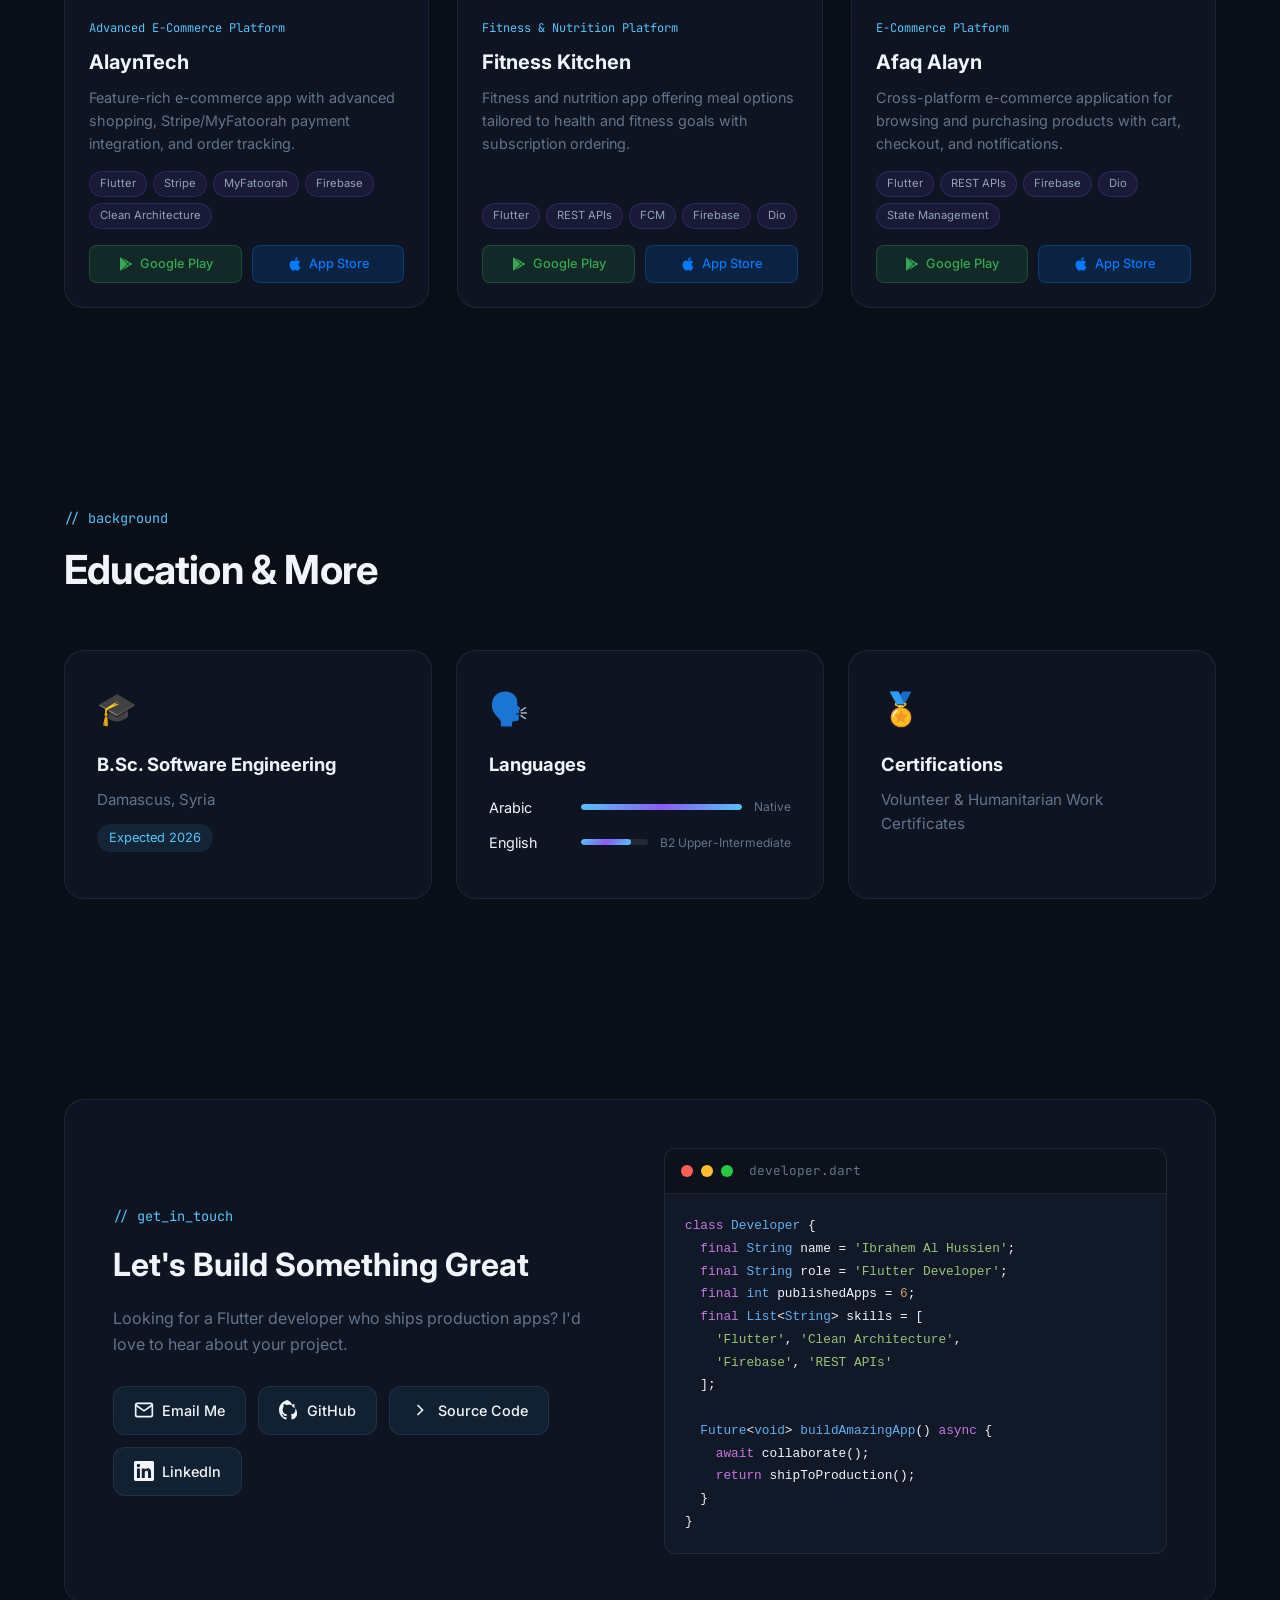
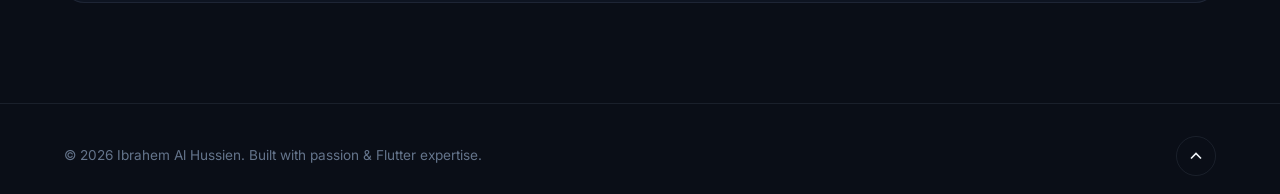
==== commit 629d2118: "Update contact email and LinkedIn profile link Co-authored-by: Cursor <cursoragent@cursor.com>" ====
--- a/index.html
+++ b/index.html
@@ -357,7 +357,7 @@
             <h2>Let's Build Something Great</h2>
             <p>Looking for a Flutter developer who ships production apps? I'd love to hear about your project.</p>
             <div class="contact-links">
-              <a href="mailto:ibrahem.alhussien@email.com" class="contact-link" id="emailLink">
+              <a href="mailto:ibrahimalhussien20@gmail.com" class="contact-link" id="emailLink">
                 <svg width="20" height="20" viewBox="0 0 24 24" fill="none" stroke="currentColor" stroke-width="2"><path d="M4 4h16c1.1 0 2 .9 2 2v12c0 1.1-.9 2-2 2H4c-1.1 0-2-.9-2-2V6c0-1.1.9-2 2-2z"/><polyline points="22,6 12,13 2,6"/></svg>
                 Email Me
               </a>
@@ -369,7 +369,7 @@
                 <svg width="20" height="20" viewBox="0 0 24 24" fill="none" stroke="currentColor" stroke-width="2"><path d="M9 18l6-6-6-6"/></svg>
                 Source Code
               </a>
-              <a href="https://linkedin.com/in/" target="_blank" rel="noopener" class="contact-link" id="linkedinLink">
+              <a href="https://www.linkedin.com/in/ibrahim-al-hussien-034066366" target="_blank" rel="noopener" class="contact-link" id="linkedinLink">
                 <svg width="20" height="20" viewBox="0 0 24 24" fill="currentColor"><path d="M20.447 20.452h-3.554v-5.569c0-1.328-.027-3.037-1.852-3.037-1.853 0-2.136 1.445-2.136 2.939v5.667H9.351V9h3.414v1.561h.046c.477-.9 1.637-1.85 3.37-1.85 3.601 0 4.267 2.37 4.267 5.455v6.286zM5.337 7.433a2.062 2.062 0 01-2.063-2.065 2.064 2.064 0 114.126 0 2.065 2.065 0 01-2.063 2.065zm1.782 13.019H3.555V9h3.564v11.452zM22.225 0H1.771C.792 0 0 .774 0 1.729v20.542C0 23.227.792 24 1.771 24h20.451C23.2 24 24 23.227 24 22.271V1.729C24 .774 23.2 0 22.222 0h.003z"/></svg>
                 LinkedIn
               </a>
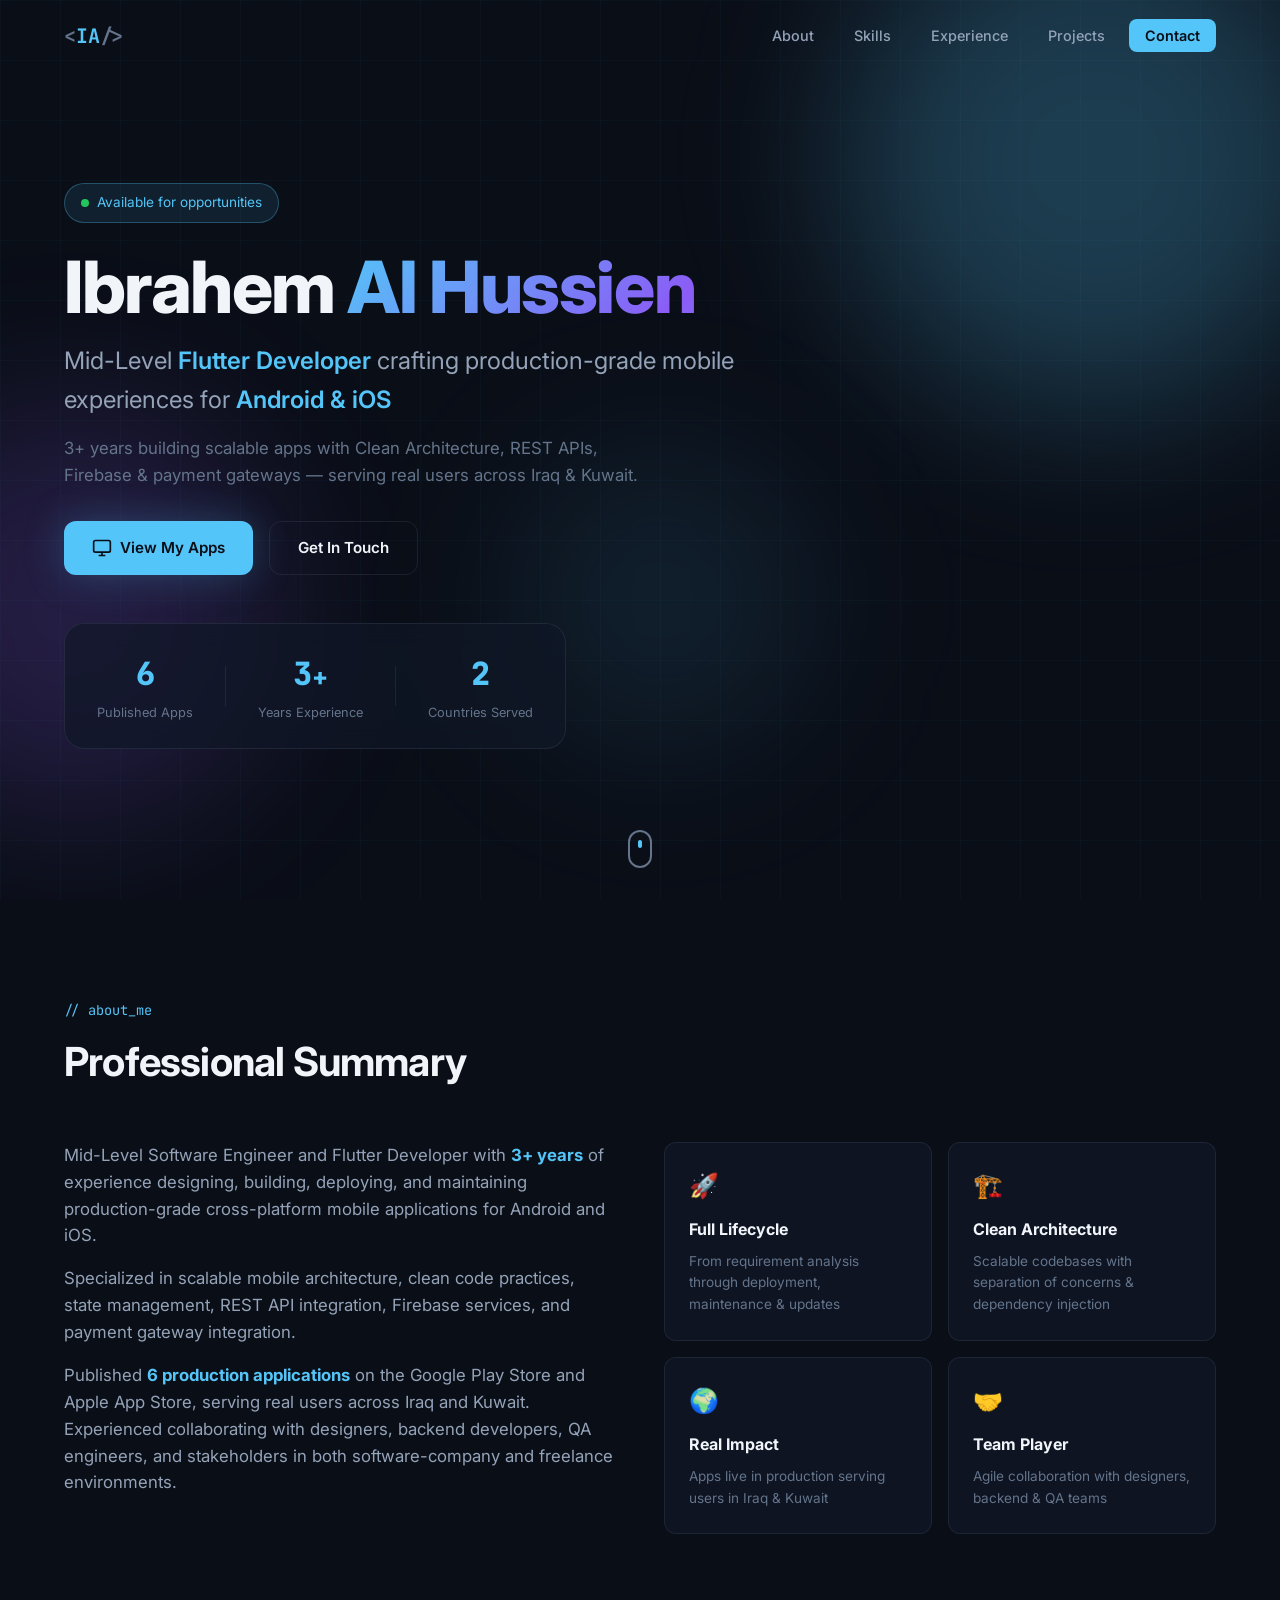
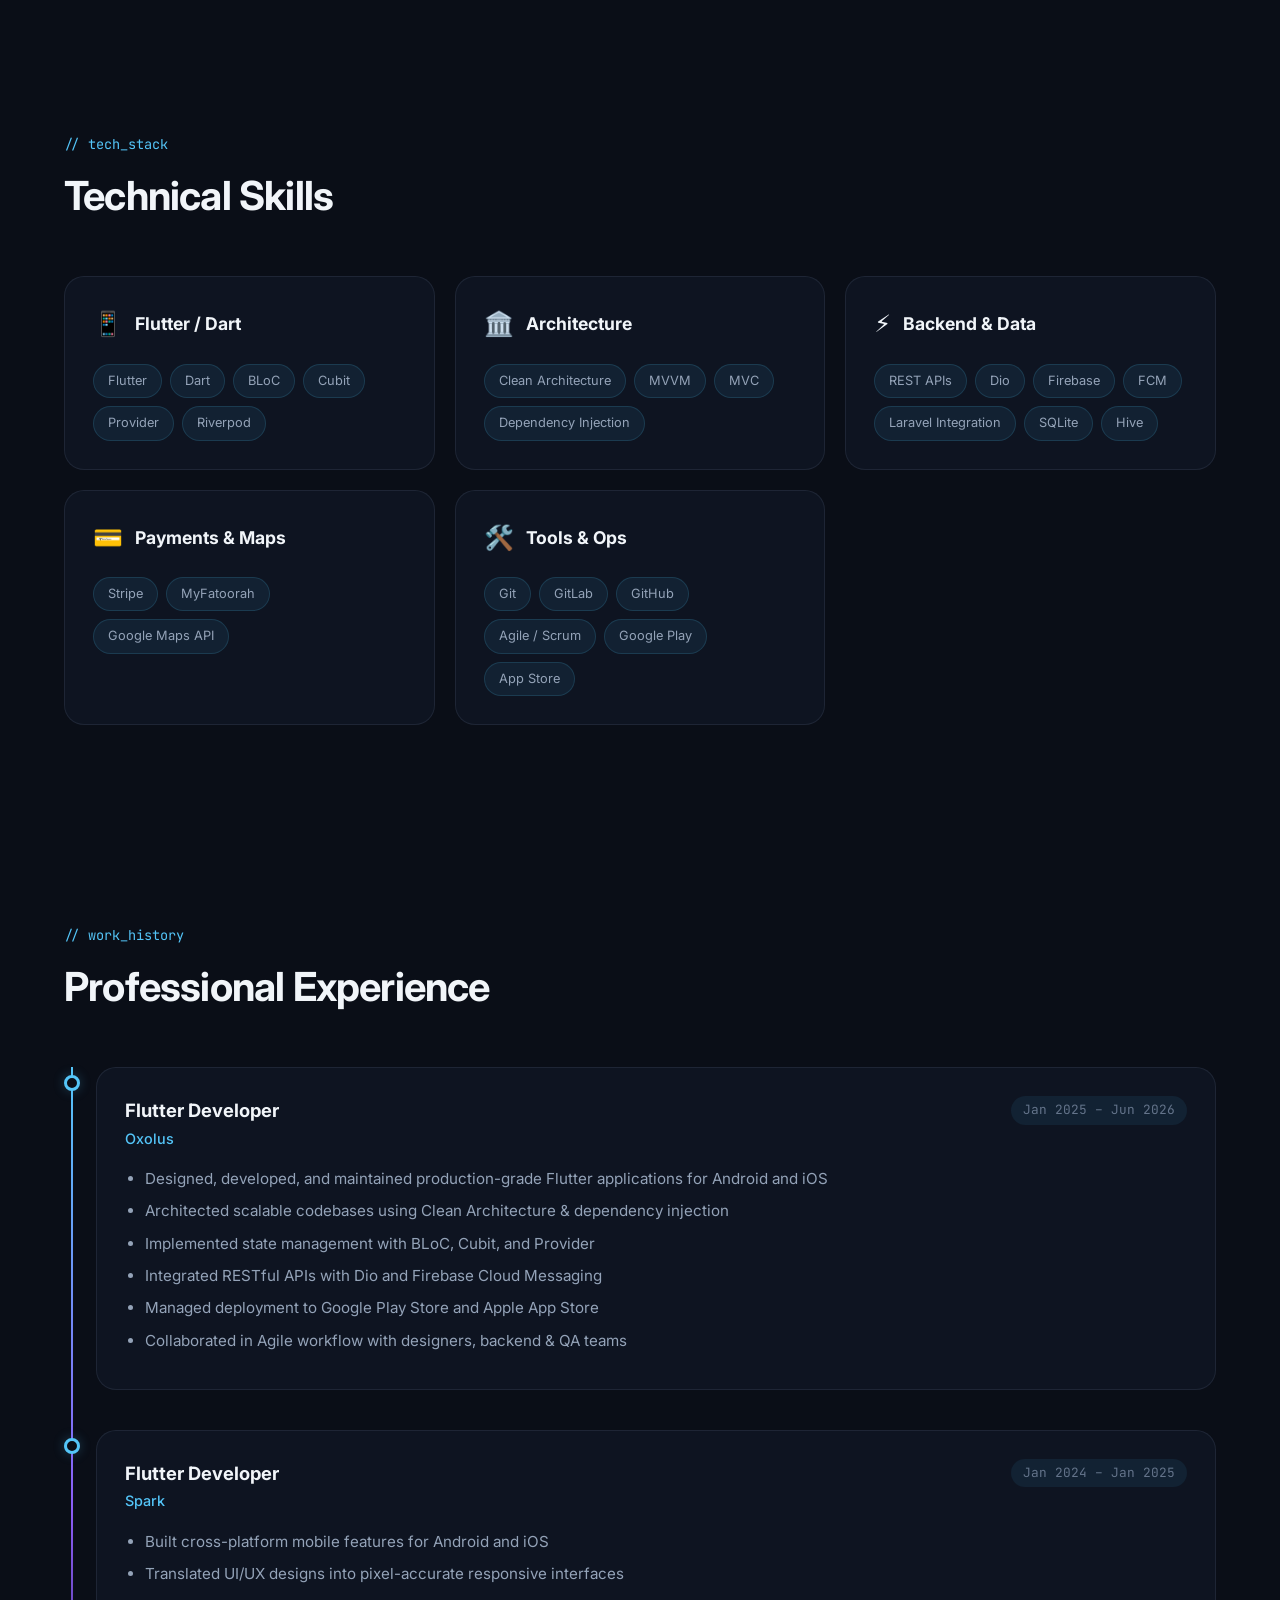
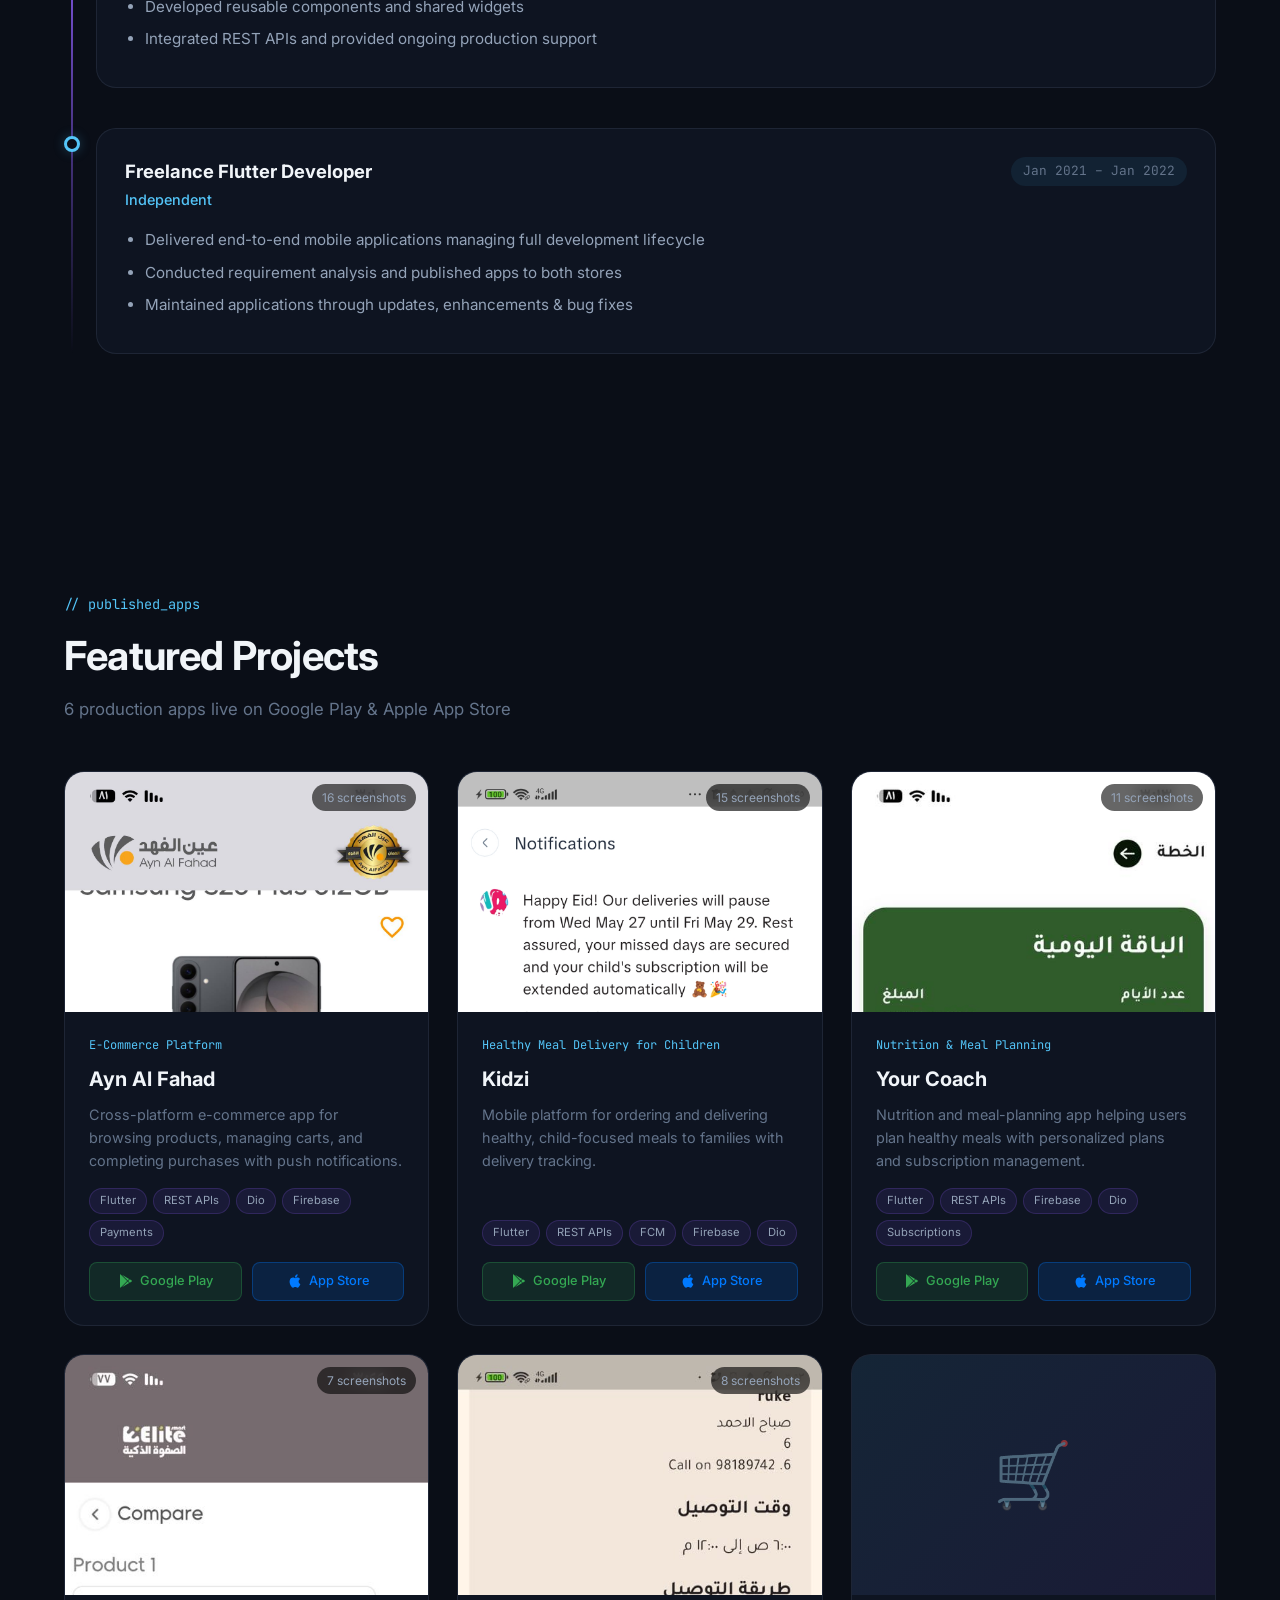
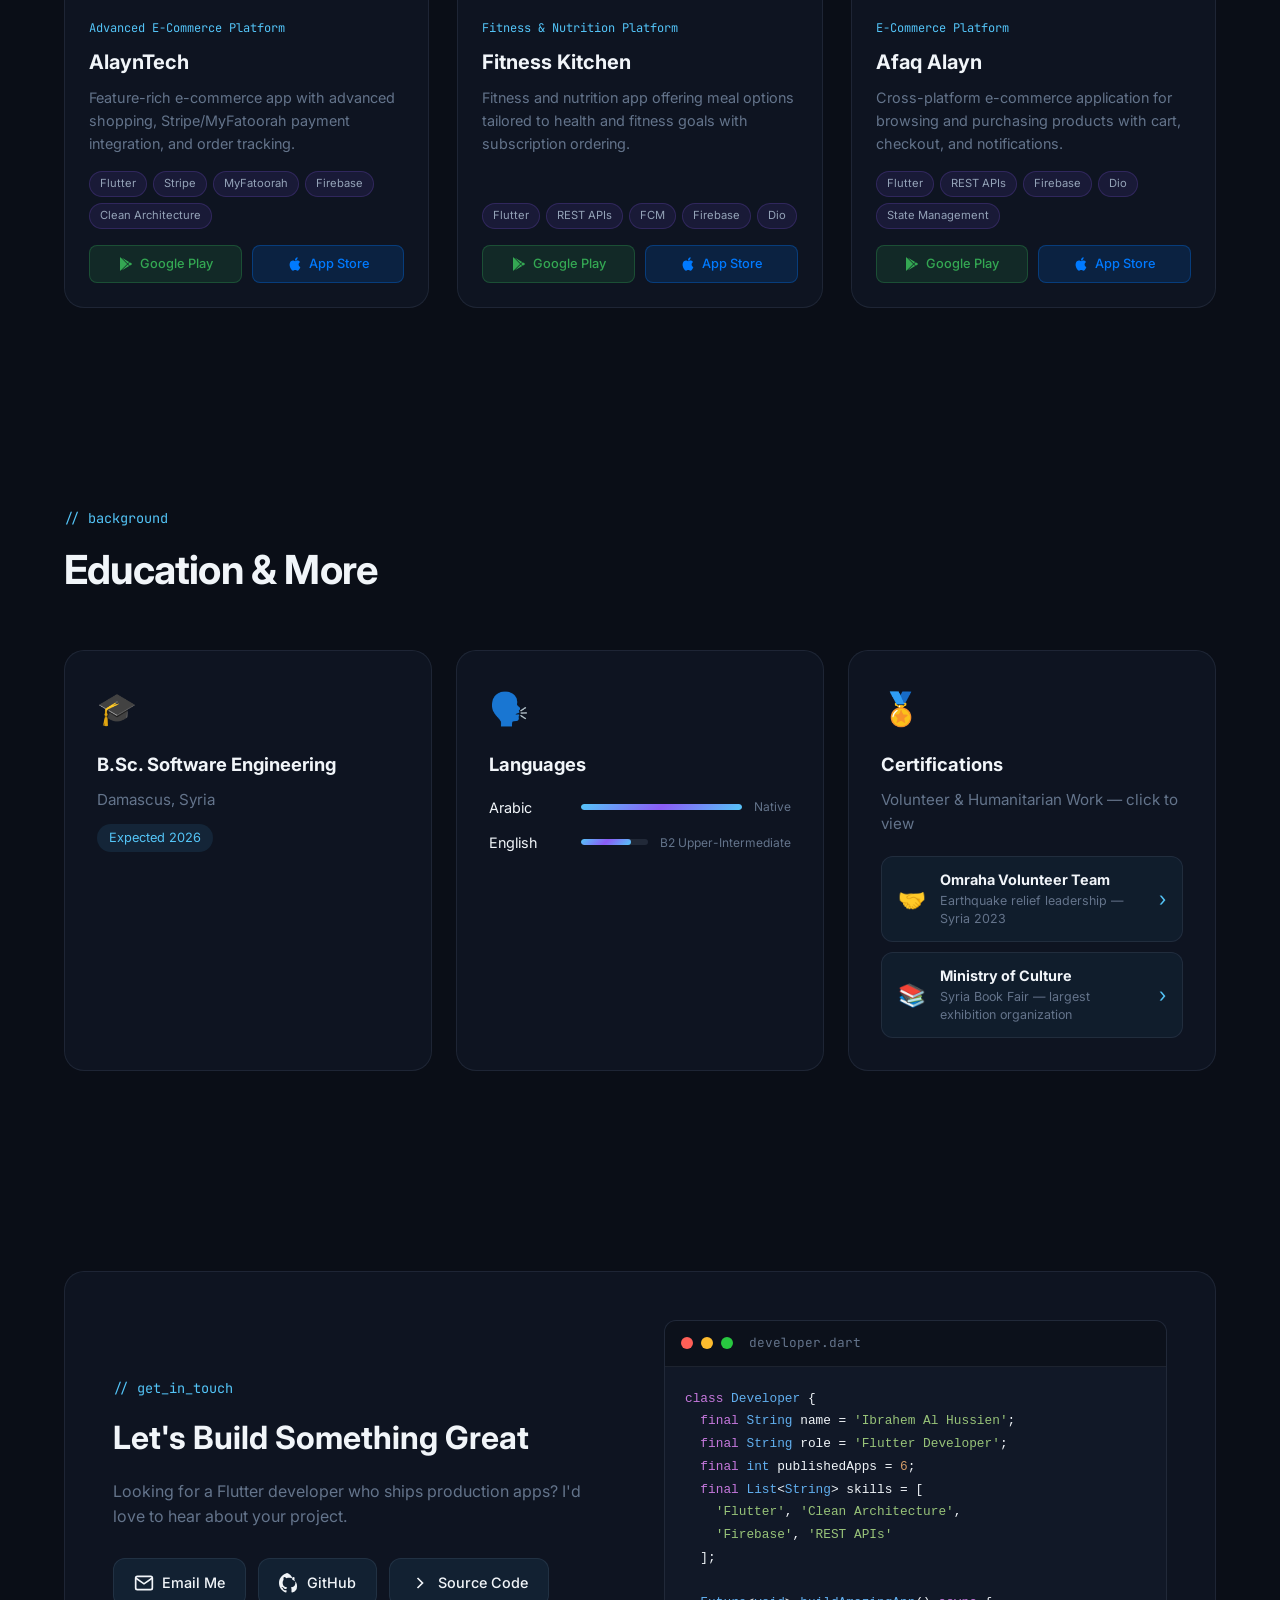
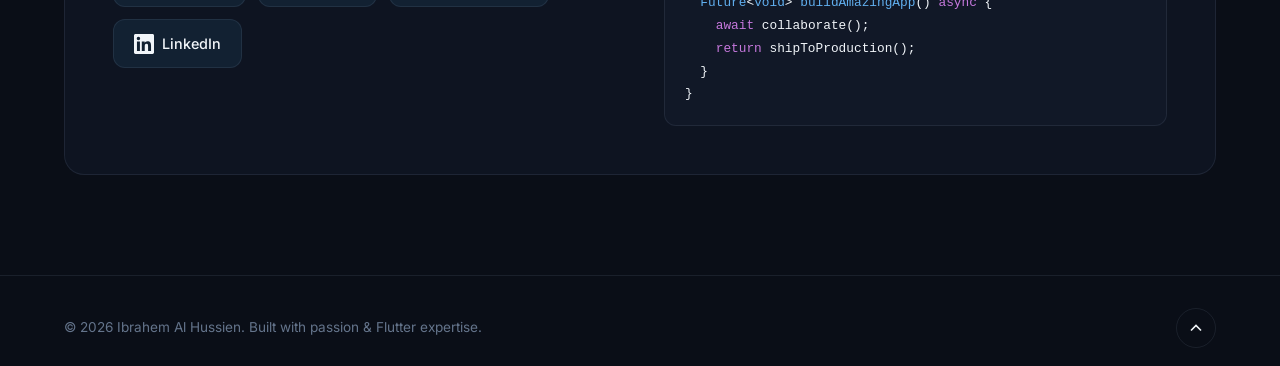
==== commit 821a92bd: "Add clickable volunteer and culture certificates with image viewer Co-authored-by: Cursor <cursorage" ====
--- a/index.html
+++ b/index.html
@@ -339,10 +339,28 @@
               </div>
             </div>
           </div>
-          <div class="edu-card reveal">
+          <div class="edu-card edu-card--certs reveal">
             <div class="edu-icon">🏅</div>
             <h3>Certifications</h3>
-            <p>Volunteer & Humanitarian Work Certificates</p>
+            <p class="certs-subtitle">Volunteer & Humanitarian Work — click to view</p>
+            <div class="cert-list">
+              <button type="button" class="cert-item" data-cert="amrha-team">
+                <span class="cert-item-icon">🤝</span>
+                <span class="cert-item-text">
+                  <strong>Omraha Volunteer Team</strong>
+                  <small>Earthquake relief leadership — Syria 2023</small>
+                </span>
+                <span class="cert-item-arrow">&#8250;</span>
+              </button>
+              <button type="button" class="cert-item" data-cert="ministry-of-culture">
+                <span class="cert-item-icon">📚</span>
+                <span class="cert-item-text">
+                  <strong>Ministry of Culture</strong>
+                  <small>Syria Book Fair — largest exhibition organization</small>
+                </span>
+                <span class="cert-item-arrow">&#8250;</span>
+              </button>
+            </div>
           </div>
         </div>
       </div>
@@ -430,6 +448,21 @@
     </div>
   </div>
 
+  <!-- Certificate Modal -->
+  <div class="modal modal--cert" id="certModal" aria-hidden="true" role="dialog" aria-labelledby="certModalTitle">
+    <div class="modal-backdrop" data-cert-close></div>
+    <div class="modal-content modal-content--cert">
+      <button class="modal-close" data-cert-close aria-label="Close">&times;</button>
+      <div class="cert-modal-image-wrap">
+        <img src="" alt="" id="certModalImage" />
+      </div>
+      <div class="modal-info cert-modal-info">
+        <h3 id="certModalTitle"></h3>
+        <p id="certModalDesc"></p>
+      </div>
+    </div>
+  </div>
+
   <script src="js/main.js"></script>
 </body>
 </html>
--- a/css/style.css
+++ b/css/style.css
@@ -871,6 +871,97 @@
   color: var(--accent);
 }
 
+.edu-card--certs .certs-subtitle {
+  margin-bottom: 20px;
+}
+
+.cert-list {
+  display: flex;
+  flex-direction: column;
+  gap: 10px;
+}
+
+.cert-item {
+  display: flex;
+  align-items: center;
+  gap: 14px;
+  width: 100%;
+  padding: 14px 16px;
+  background: rgba(84, 197, 248, 0.05);
+  border: 1px solid var(--border);
+  border-radius: var(--radius);
+  cursor: pointer;
+  text-align: left;
+  color: inherit;
+  font-family: inherit;
+  transition: var(--transition);
+}
+
+.cert-item:hover {
+  border-color: var(--border-hover);
+  background: rgba(84, 197, 248, 0.12);
+  transform: translateX(4px);
+}
+
+.cert-item-icon {
+  font-size: 1.4rem;
+  flex-shrink: 0;
+}
+
+.cert-item-text {
+  flex: 1;
+  display: flex;
+  flex-direction: column;
+  gap: 4px;
+}
+
+.cert-item-text strong {
+  font-size: 0.9rem;
+  color: var(--text-primary);
+}
+
+.cert-item-text small {
+  font-size: 0.78rem;
+  color: var(--text-muted);
+  line-height: 1.4;
+}
+
+.cert-item-arrow {
+  font-size: 1.25rem;
+  color: var(--accent);
+  flex-shrink: 0;
+}
+
+.modal--cert .modal-content--cert {
+  max-width: 720px;
+}
+
+.cert-modal-image-wrap {
+  background: #000;
+  display: flex;
+  align-items: center;
+  justify-content: center;
+  max-height: 70vh;
+  overflow: auto;
+}
+
+.cert-modal-image-wrap img {
+  width: 100%;
+  height: auto;
+  object-fit: contain;
+}
+
+.cert-modal-info h3 {
+  font-size: 1.15rem;
+  margin-bottom: 10px;
+}
+
+.cert-modal-info p {
+  color: var(--text-muted);
+  font-size: 0.92rem;
+  line-height: 1.6;
+}
+
 .lang-list {
   margin-top: 16px;
 }
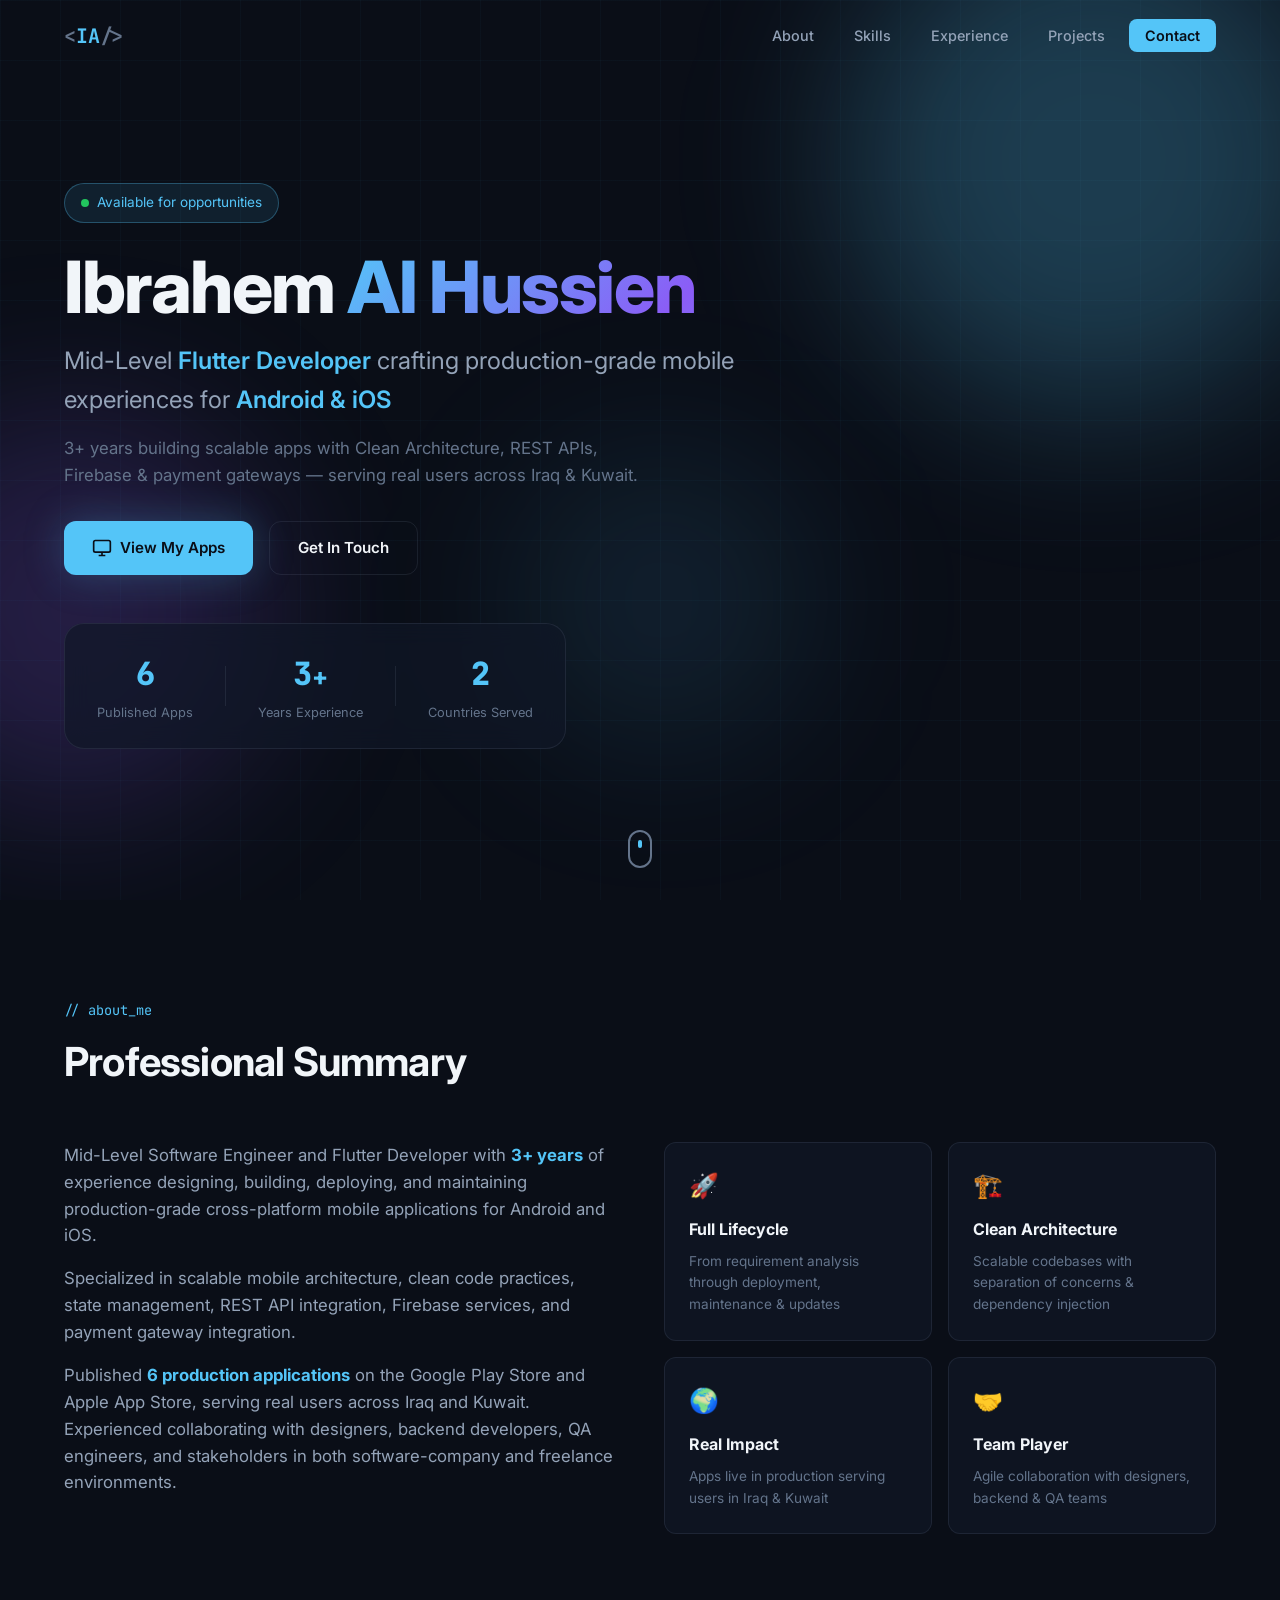
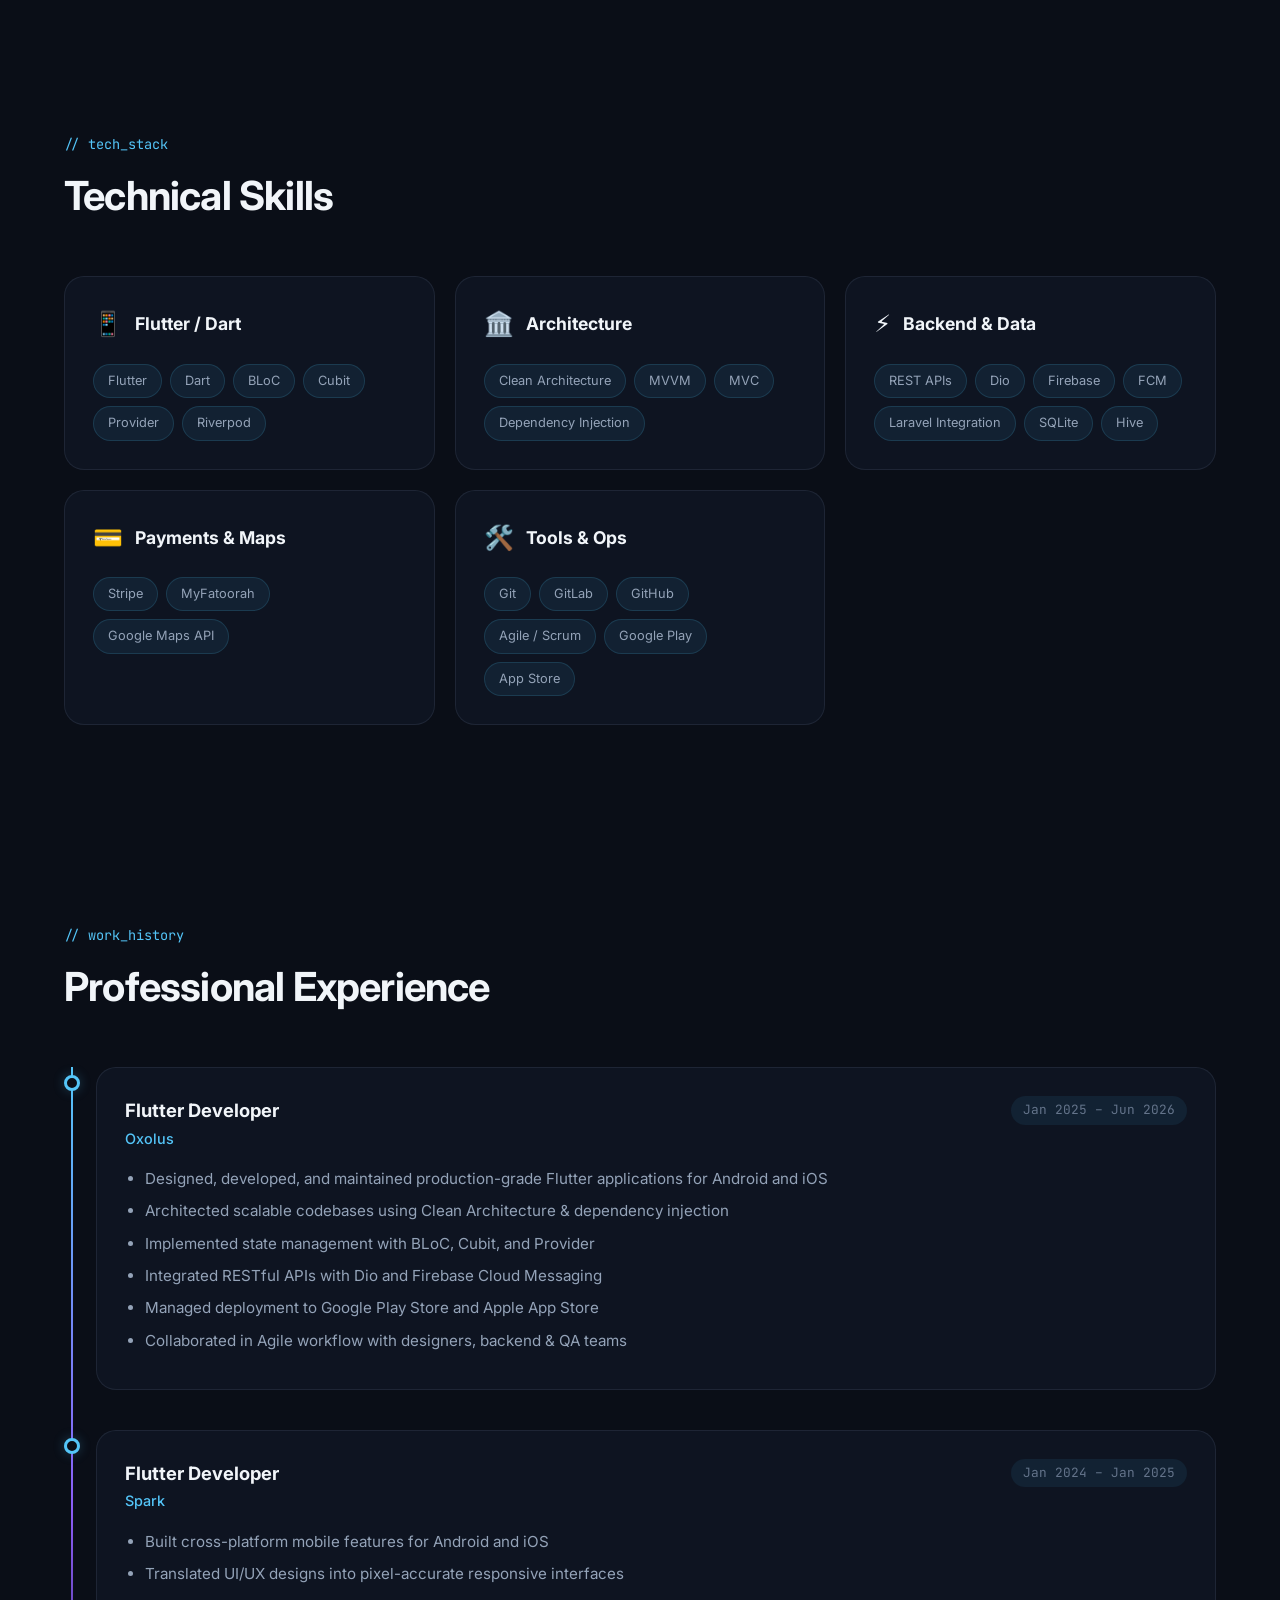
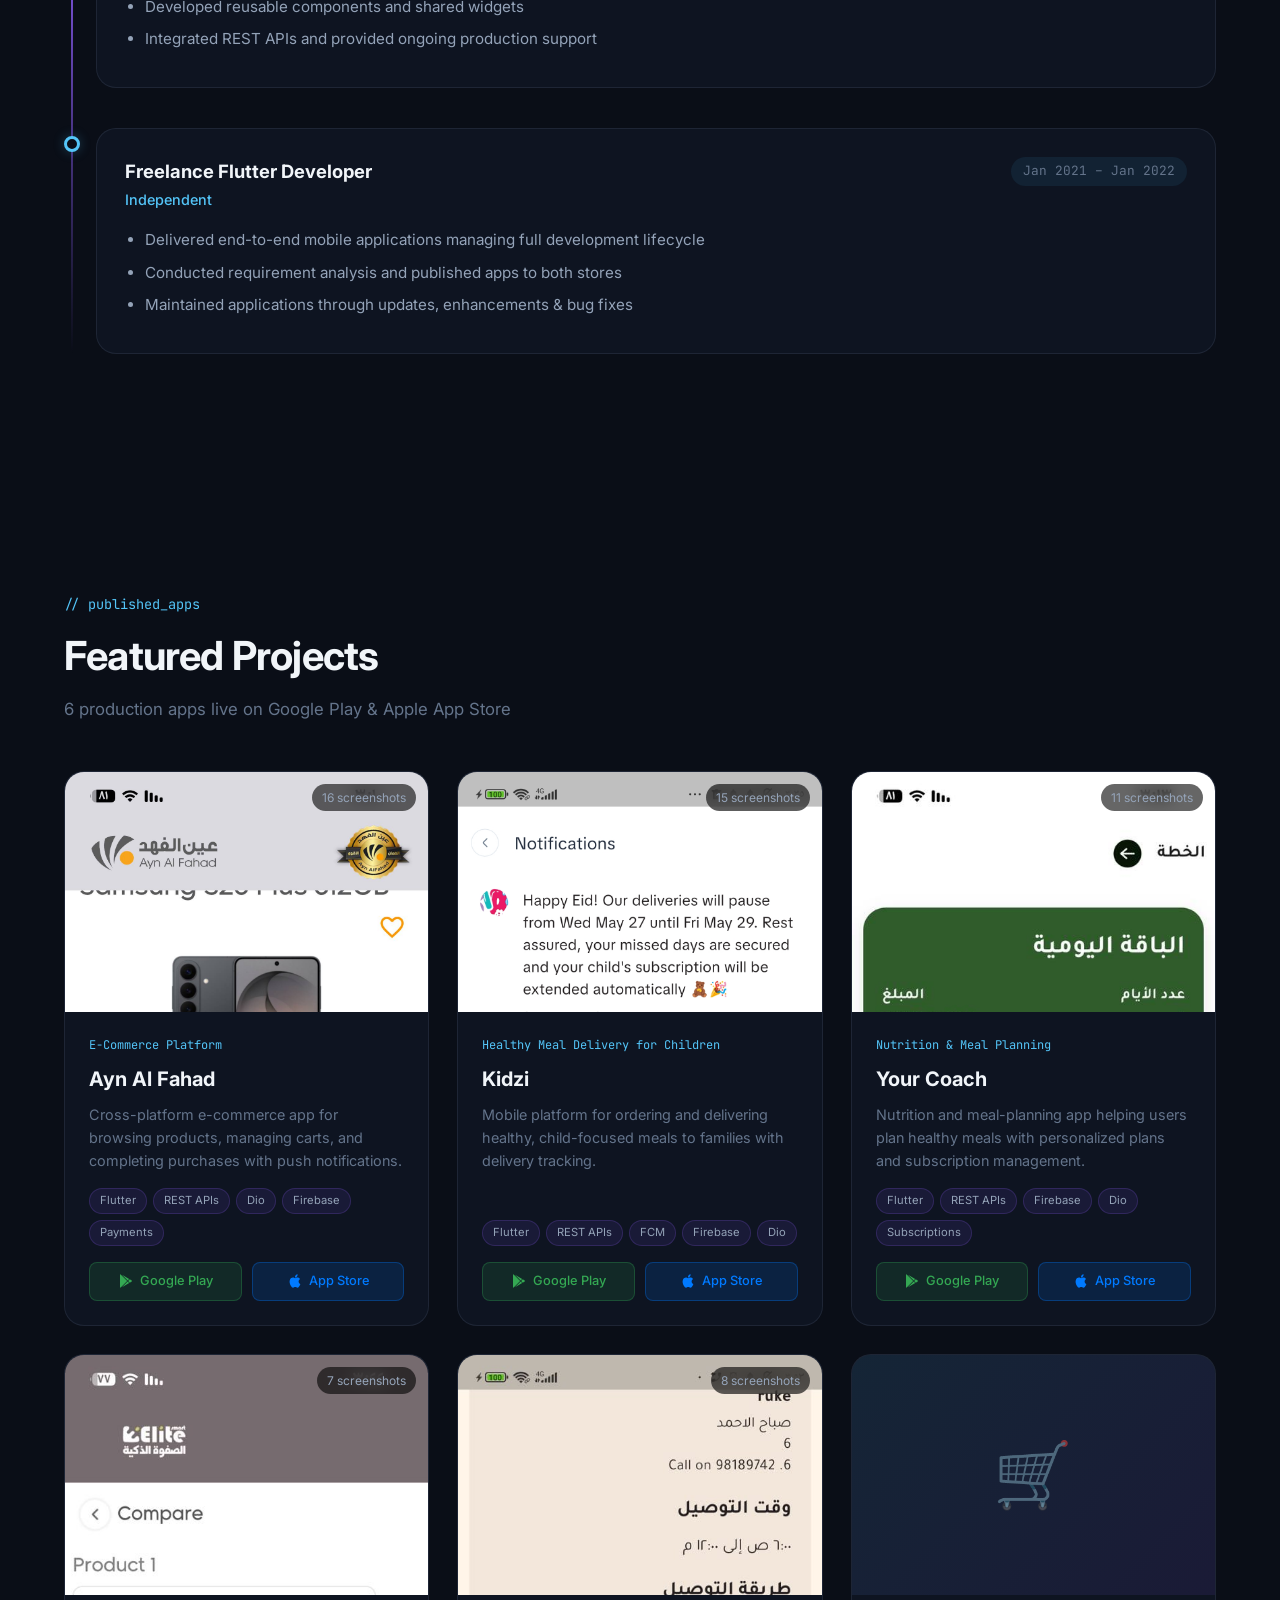
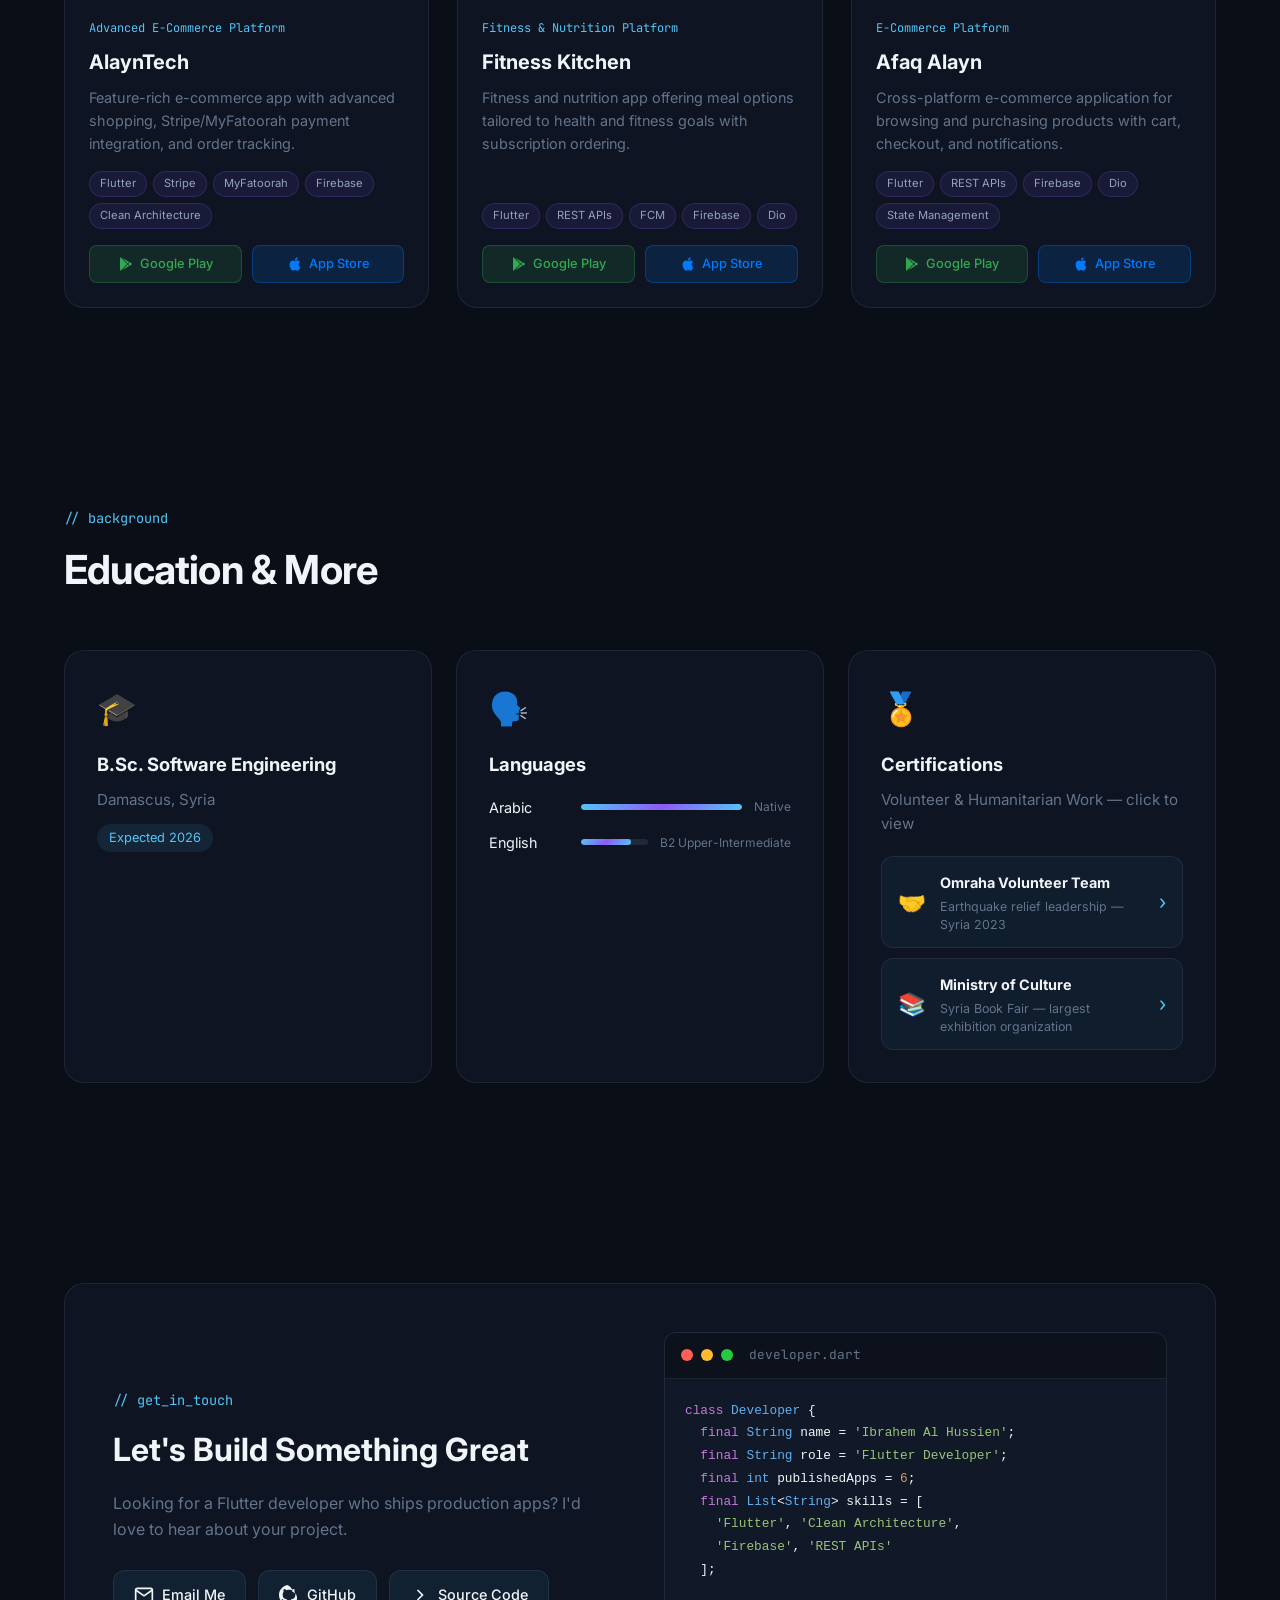
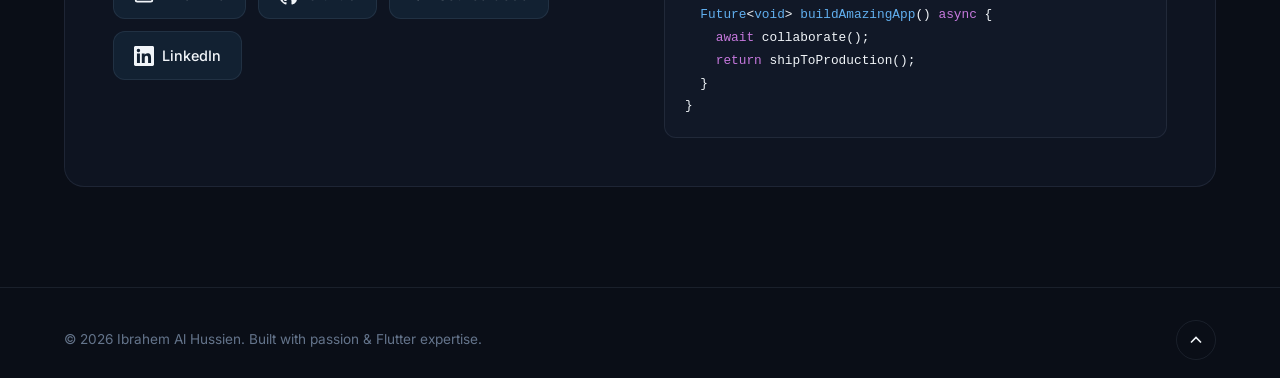
==== commit a80b6a65: "Open certificates on dedicated page with images and descriptions Co-authored-by: Cursor <cursoragent" ====
--- a/index.html
+++ b/index.html
@@ -344,22 +344,22 @@
             <h3>Certifications</h3>
             <p class="certs-subtitle">Volunteer & Humanitarian Work — click to view</p>
             <div class="cert-list">
-              <button type="button" class="cert-item" data-cert="amrha-team">
+              <a href="certificates.html#amrha-team" class="cert-item">
                 <span class="cert-item-icon">🤝</span>
                 <span class="cert-item-text">
                   <strong>Omraha Volunteer Team</strong>
                   <small>Earthquake relief leadership — Syria 2023</small>
                 </span>
                 <span class="cert-item-arrow">&#8250;</span>
-              </button>
-              <button type="button" class="cert-item" data-cert="ministry-of-culture">
+              </a>
+              <a href="certificates.html#ministry-of-culture" class="cert-item">
                 <span class="cert-item-icon">📚</span>
                 <span class="cert-item-text">
                   <strong>Ministry of Culture</strong>
                   <small>Syria Book Fair — largest exhibition organization</small>
                 </span>
                 <span class="cert-item-arrow">&#8250;</span>
-              </button>
+              </a>
             </div>
           </div>
         </div>
@@ -448,21 +448,6 @@
     </div>
   </div>
 
-  <!-- Certificate Modal -->
-  <div class="modal modal--cert" id="certModal" aria-hidden="true" role="dialog" aria-labelledby="certModalTitle">
-    <div class="modal-backdrop" data-cert-close></div>
-    <div class="modal-content modal-content--cert">
-      <button class="modal-close" data-cert-close aria-label="Close">&times;</button>
-      <div class="cert-modal-image-wrap">
-        <img src="" alt="" id="certModalImage" />
-      </div>
-      <div class="modal-info cert-modal-info">
-        <h3 id="certModalTitle"></h3>
-        <p id="certModalDesc"></p>
-      </div>
-    </div>
-  </div>
-
   <script src="js/main.js"></script>
 </body>
 </html>
--- a/css/style.css
+++ b/css/style.css
@@ -894,6 +894,7 @@
   text-align: left;
   color: inherit;
   font-family: inherit;
+  text-decoration: none;
   transition: var(--transition);
 }
 
@@ -932,34 +933,79 @@
   flex-shrink: 0;
 }
 
-.modal--cert .modal-content--cert {
-  max-width: 720px;
-}
-
-.cert-modal-image-wrap {
-  background: #000;
-  display: flex;
-  align-items: center;
-  justify-content: center;
-  max-height: 70vh;
-  overflow: auto;
-}
-
-.cert-modal-image-wrap img {
+/* Certificates page */
+.cert-page {
+  position: relative;
+  z-index: 1;
+  padding: calc(var(--header-h) + 48px) 0 80px;
+}
+
+.cert-back-btn {
+  padding: 8px 18px !important;
+  font-size: 0.85rem !important;
+}
+
+.cert-page-header {
+  margin-bottom: 48px;
+}
+
+.cert-page-card {
+  margin-bottom: 48px;
+  padding: 32px;
+  background: var(--bg-card);
+  border: 1px solid var(--border);
+  border-radius: var(--radius-lg);
+  scroll-margin-top: calc(var(--header-h) + 24px);
+}
+
+.cert-page-card:last-child {
+  margin-bottom: 0;
+}
+
+.cert-page-badge {
+  display: inline-block;
+  padding: 6px 14px;
+  margin-bottom: 16px;
+  background: rgba(84, 197, 248, 0.1);
+  border: 1px solid var(--border-hover);
+  border-radius: 100px;
+  font-size: 0.8rem;
+  color: var(--accent);
+}
+
+.cert-page-card h2 {
+  font-size: clamp(1.2rem, 3vw, 1.6rem);
+  margin-bottom: 24px;
+  line-height: 1.3;
+}
+
+.cert-page-image {
+  border-radius: var(--radius);
+  overflow: hidden;
+  border: 1px solid var(--border);
+  margin-bottom: 24px;
+  background: #0d1117;
+}
+
+.cert-page-image img {
   width: 100%;
   height: auto;
-  object-fit: contain;
-}
-
-.cert-modal-info h3 {
-  font-size: 1.15rem;
-  margin-bottom: 10px;
-}
-
-.cert-modal-info p {
-  color: var(--text-muted);
-  font-size: 0.92rem;
-  line-height: 1.6;
+  display: block;
+}
+
+.cert-page-desc p {
+  color: var(--text-secondary);
+  font-size: 1rem;
+  line-height: 1.75;
+  margin-bottom: 14px;
+}
+
+.cert-page-desc p:last-child {
+  margin-bottom: 0;
+}
+
+.cert-page-desc strong {
+  color: var(--accent);
 }
 
 .lang-list {
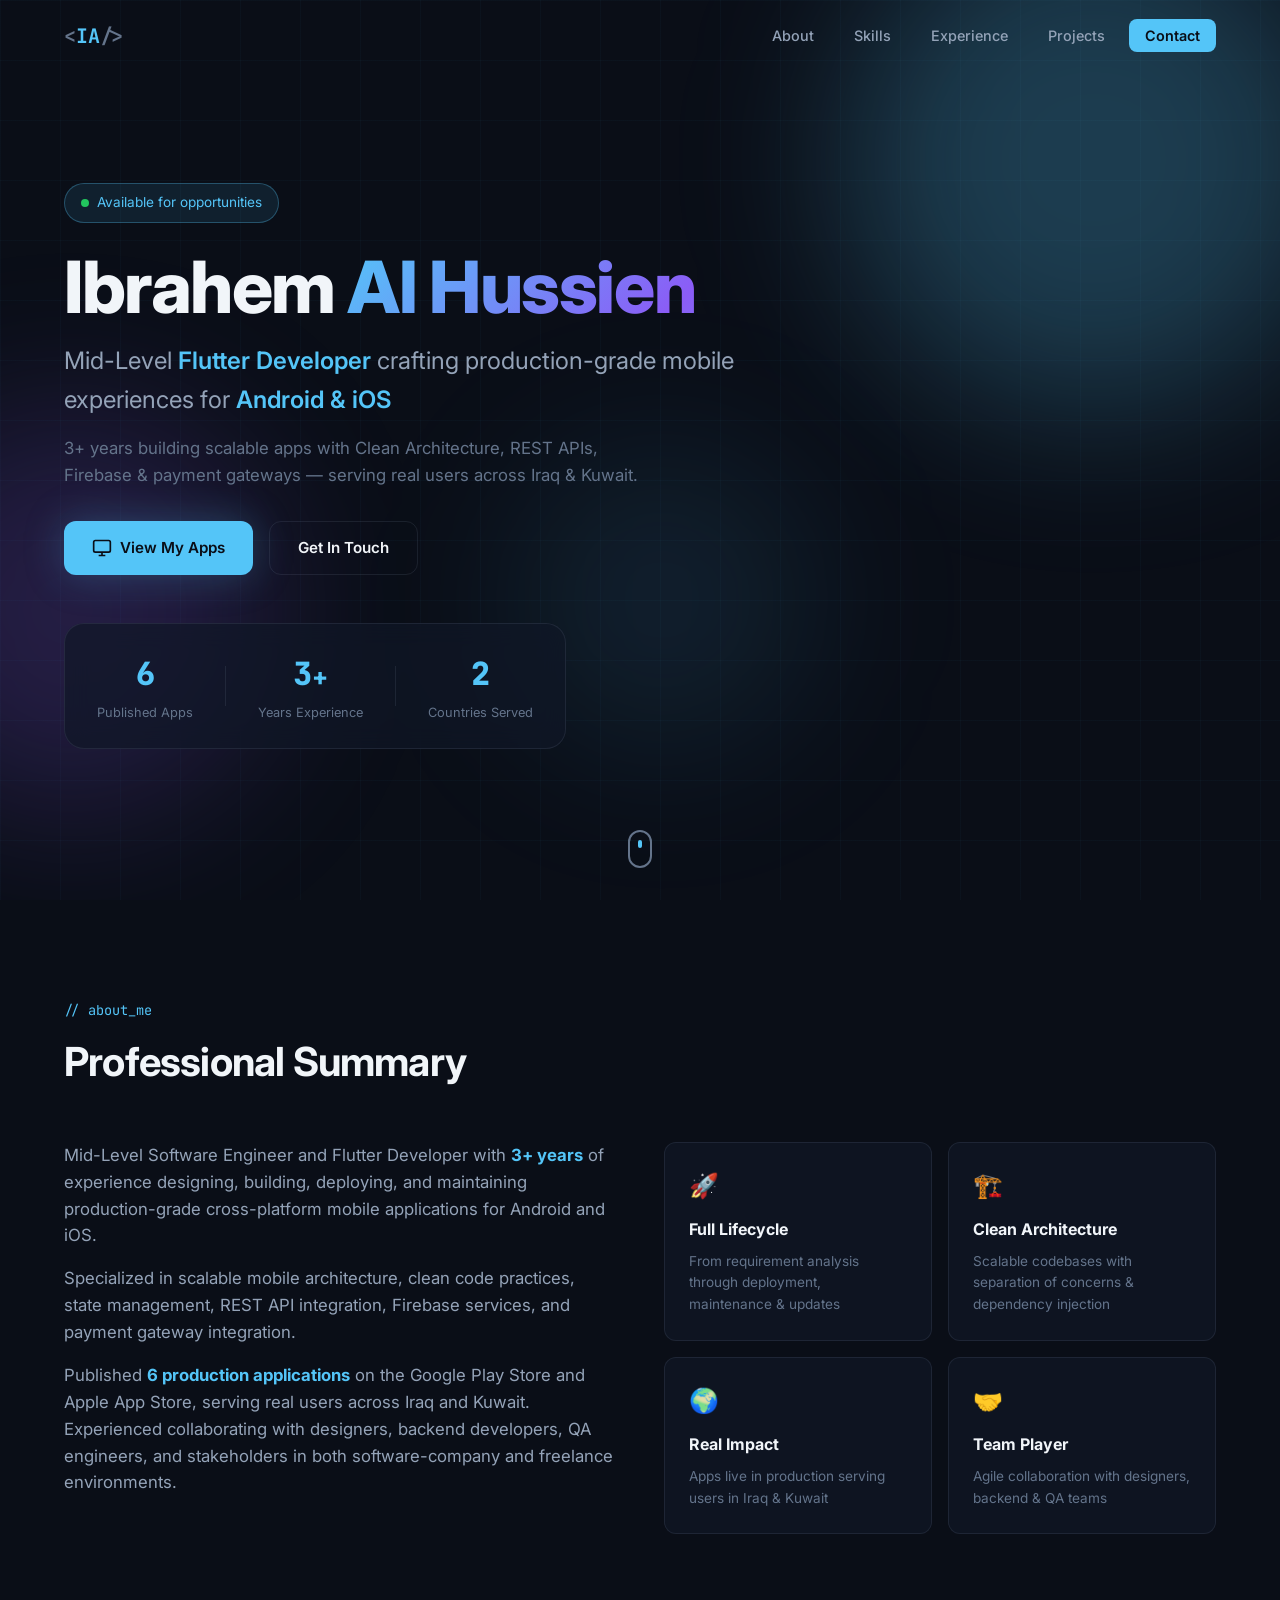
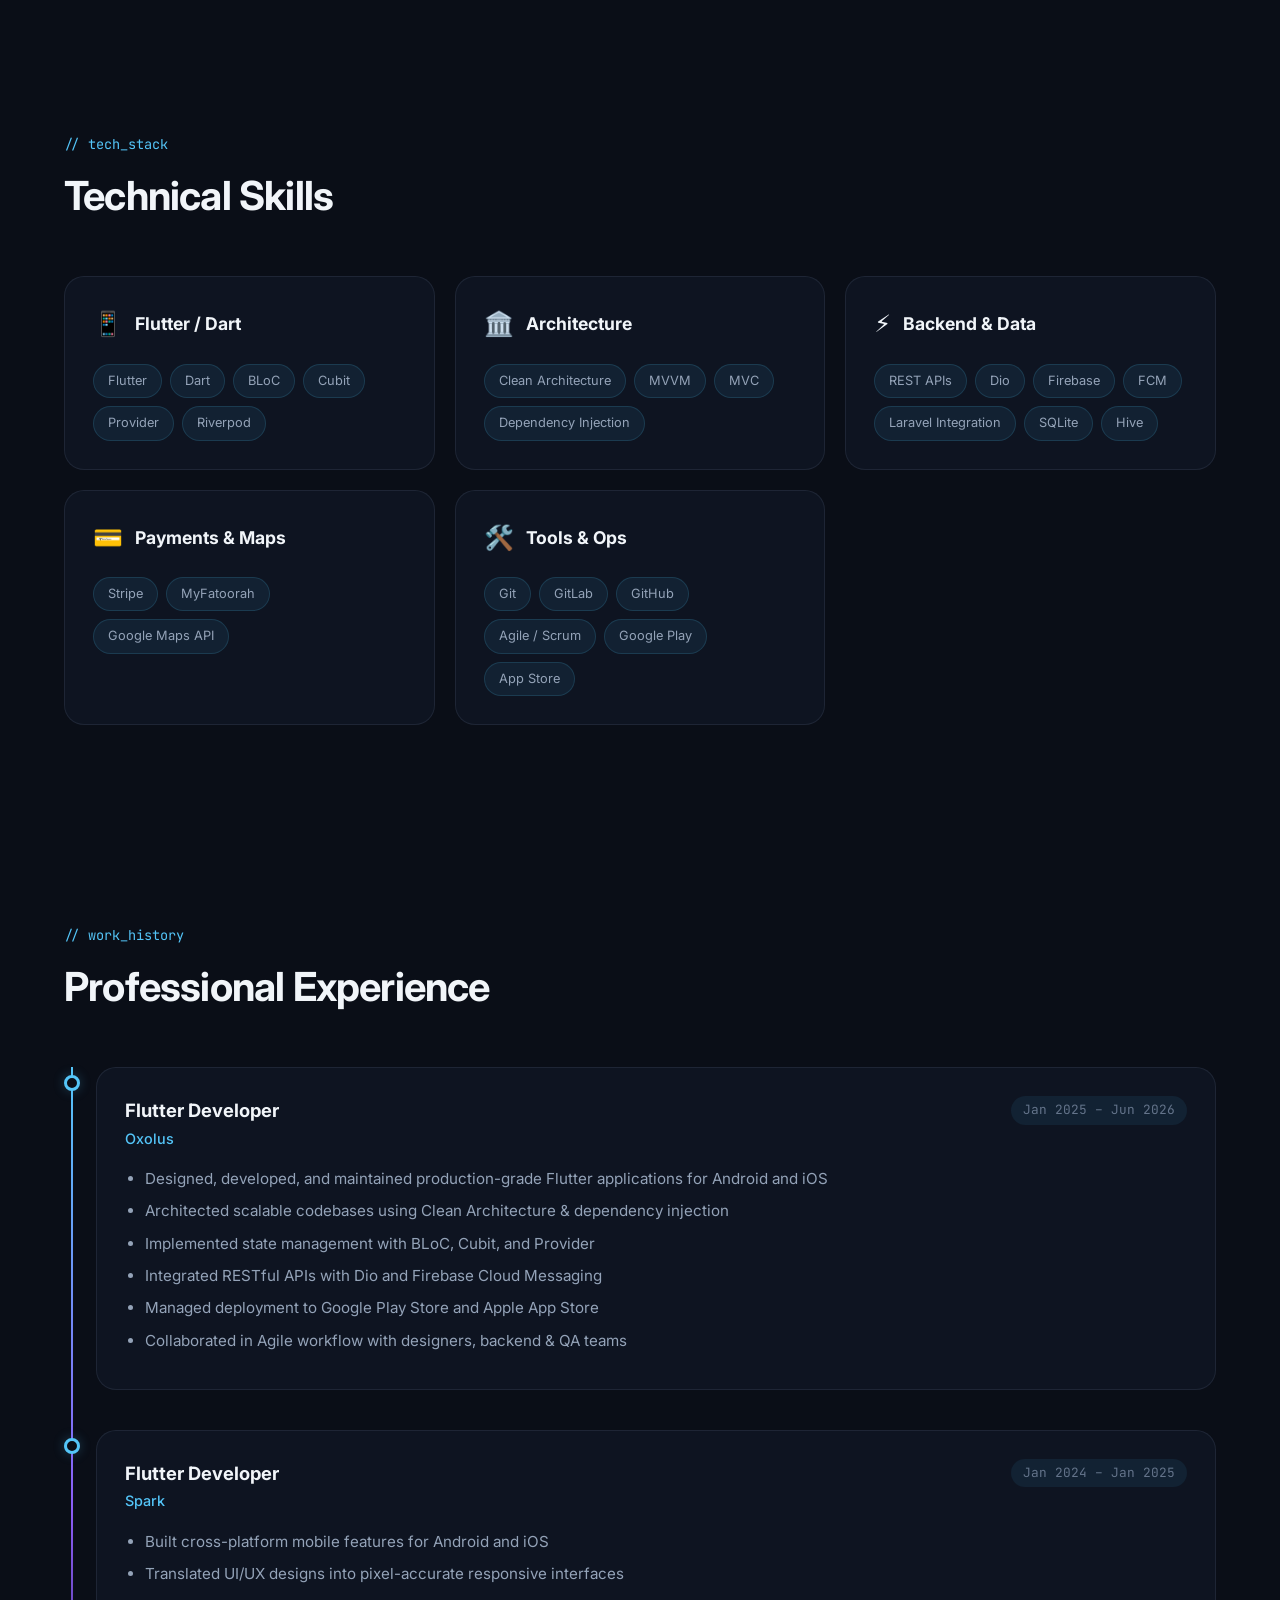
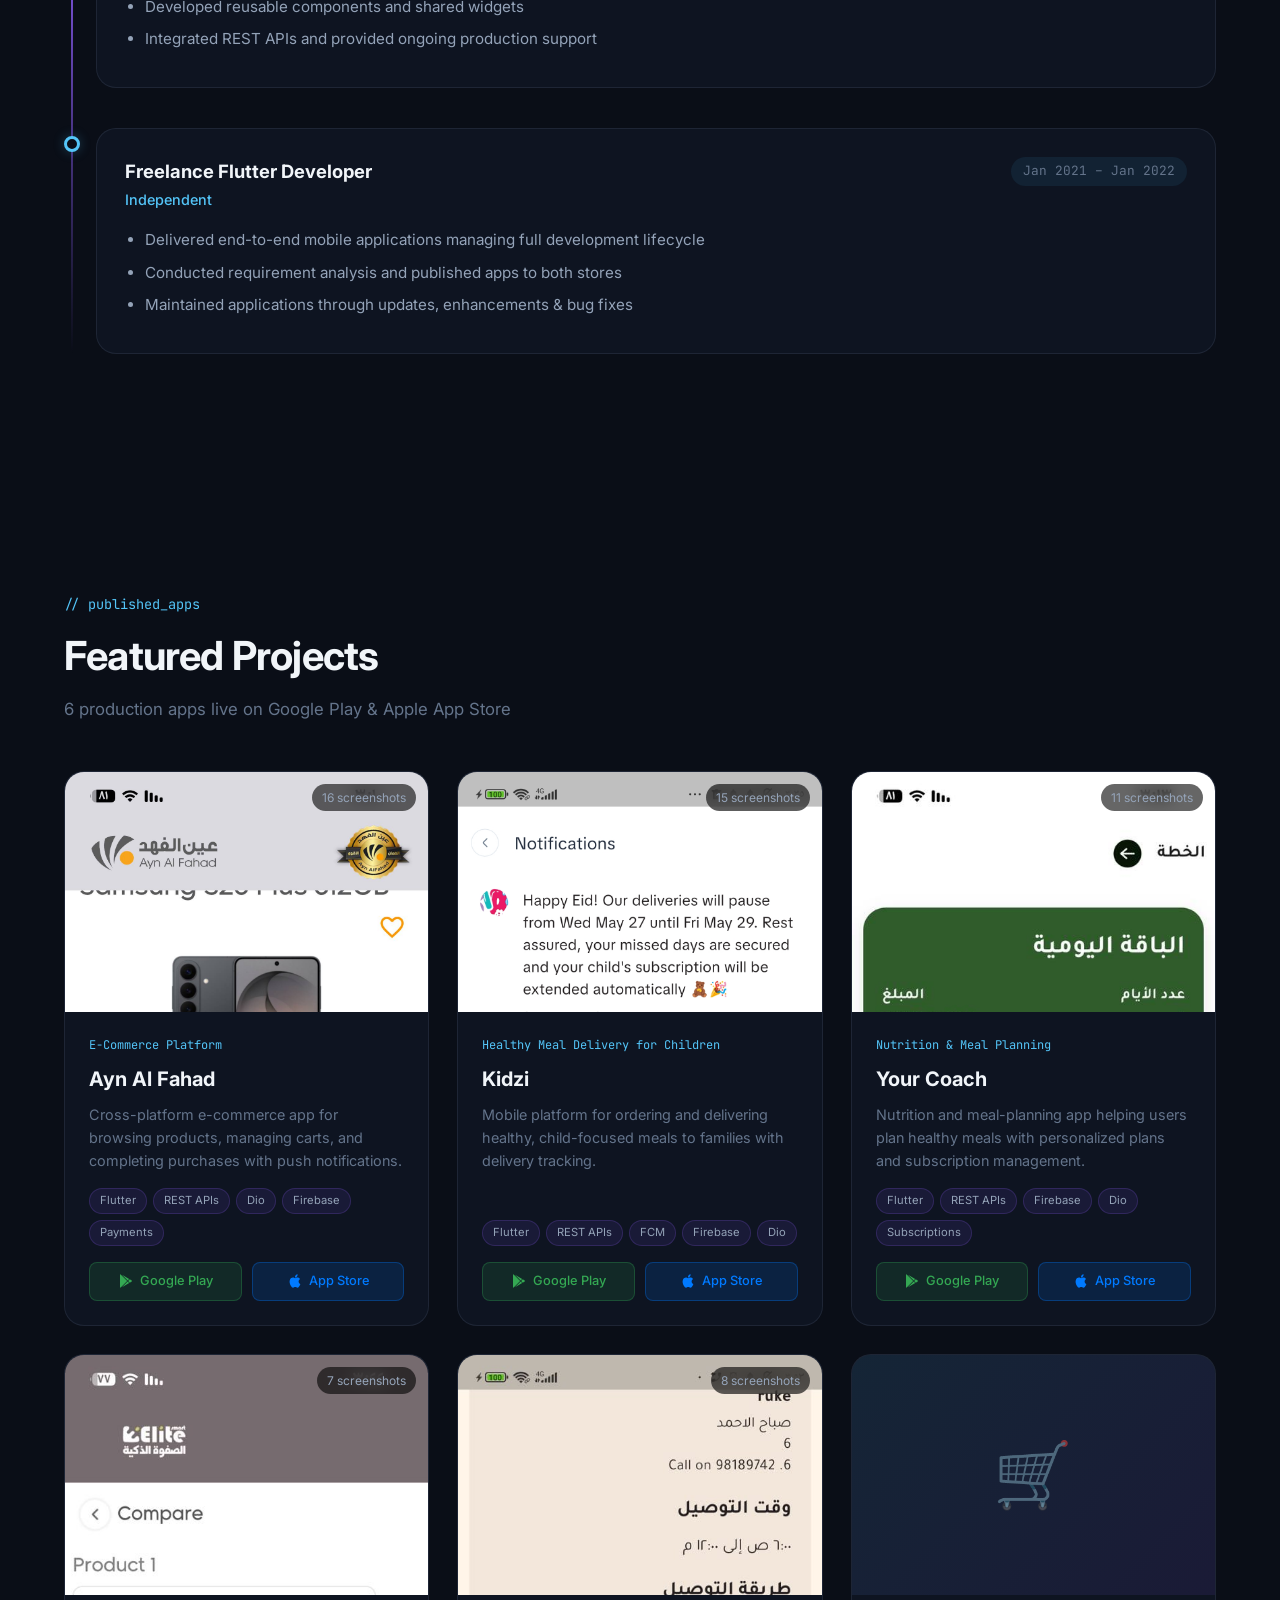
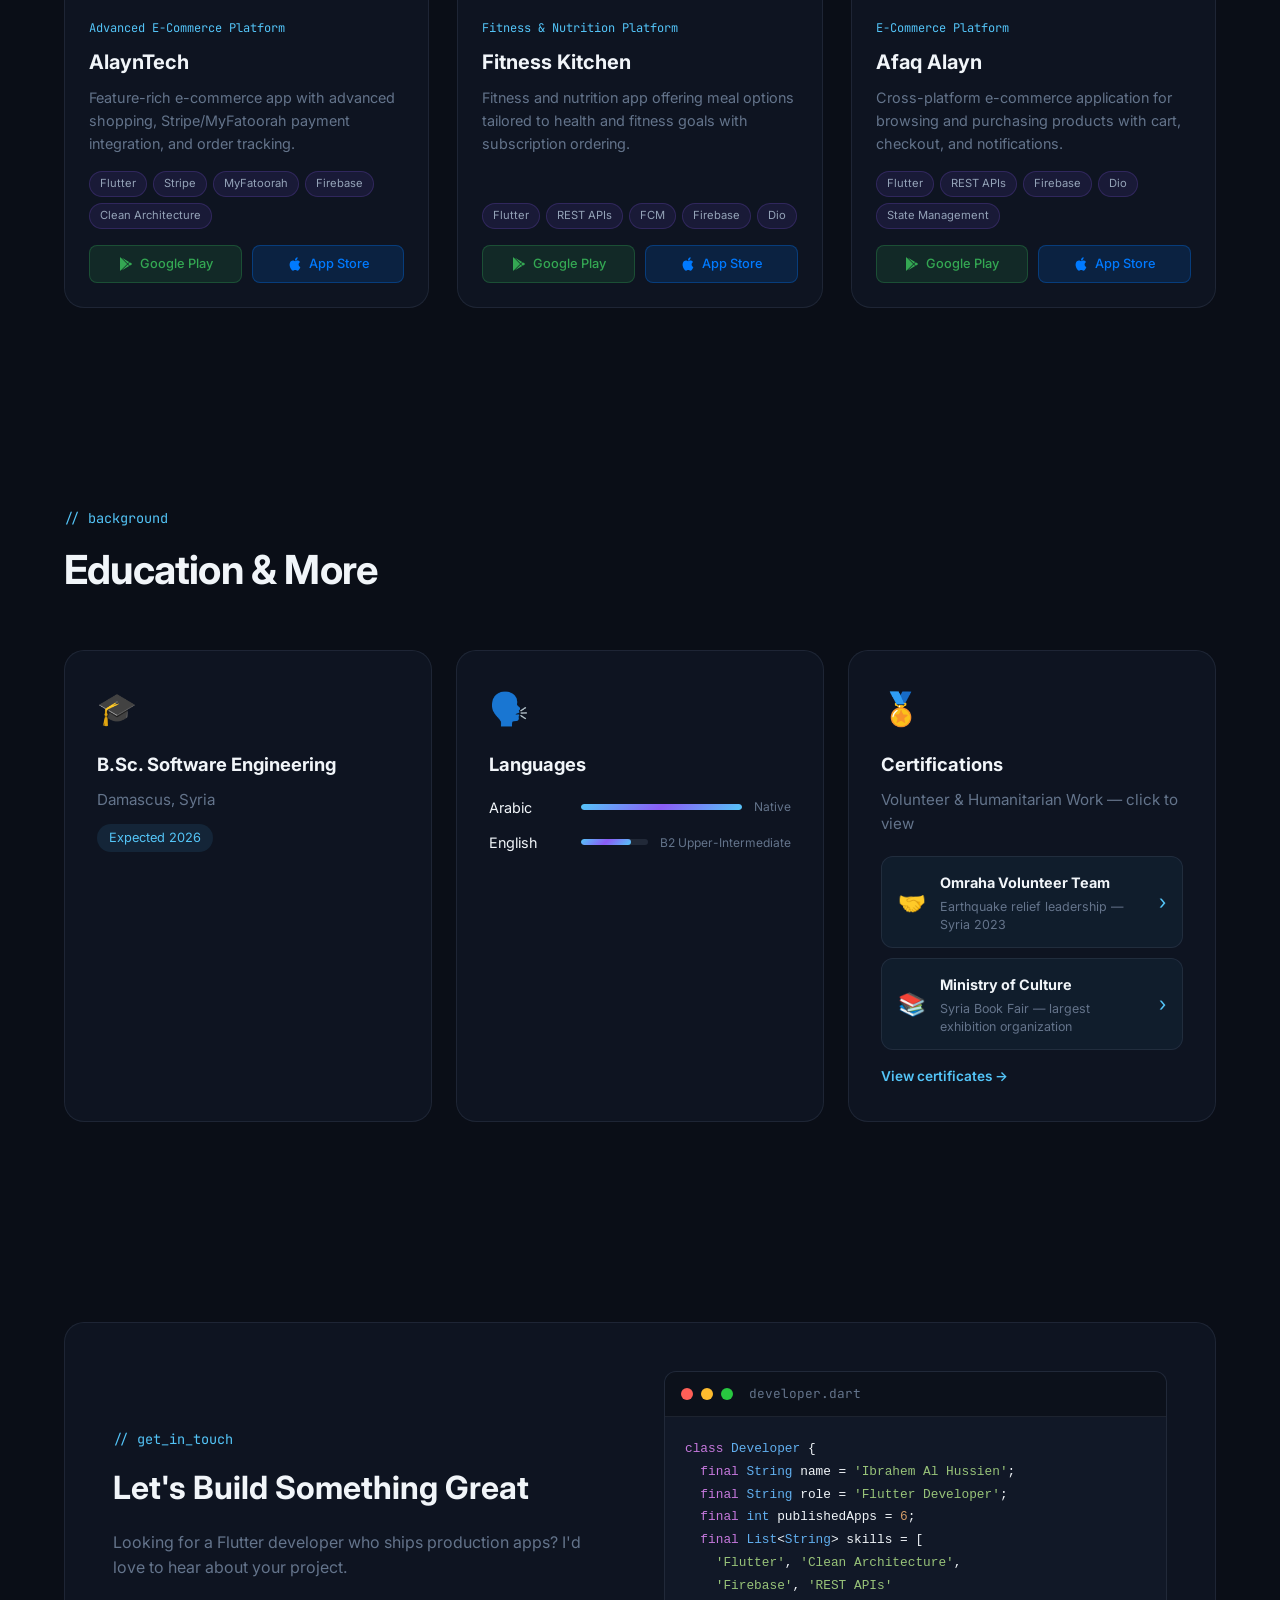
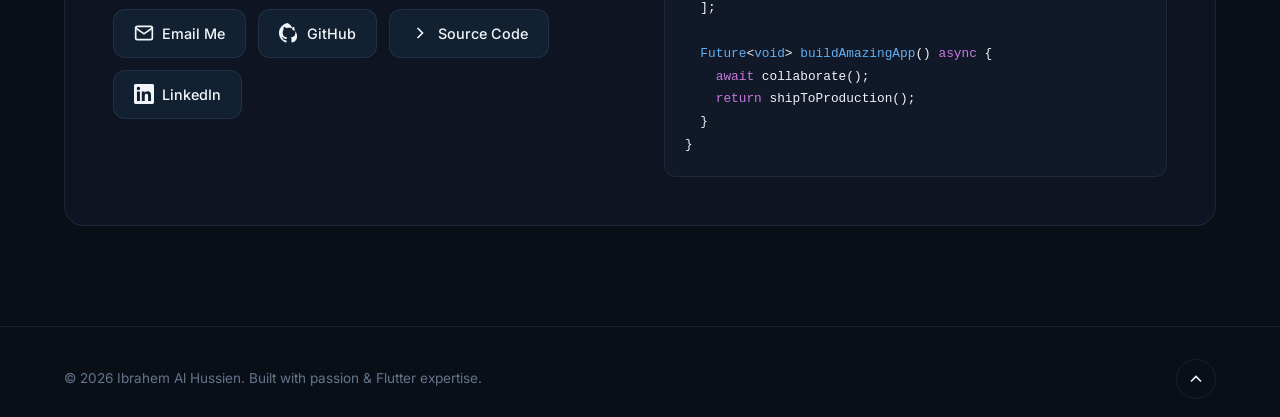
==== commit 657a7fdb: "Make entire certifications card clickable with fixed GitHub Pages links Co-authored-by: Cursor <curs" ====
--- a/index.html
+++ b/index.html
@@ -339,29 +339,30 @@
               </div>
             </div>
           </div>
-          <div class="edu-card edu-card--certs reveal">
+          <a href="certificates.html" data-page="certificates" class="edu-card edu-card--certs edu-card--link reveal">
             <div class="edu-icon">🏅</div>
             <h3>Certifications</h3>
             <p class="certs-subtitle">Volunteer & Humanitarian Work — click to view</p>
             <div class="cert-list">
-              <a href="certificates.html#amrha-team" class="cert-item">
+              <div class="cert-item">
                 <span class="cert-item-icon">🤝</span>
                 <span class="cert-item-text">
                   <strong>Omraha Volunteer Team</strong>
                   <small>Earthquake relief leadership — Syria 2023</small>
                 </span>
                 <span class="cert-item-arrow">&#8250;</span>
-              </a>
-              <a href="certificates.html#ministry-of-culture" class="cert-item">
+              </div>
+              <div class="cert-item">
                 <span class="cert-item-icon">📚</span>
                 <span class="cert-item-text">
                   <strong>Ministry of Culture</strong>
                   <small>Syria Book Fair — largest exhibition organization</small>
                 </span>
                 <span class="cert-item-arrow">&#8250;</span>
-              </a>
-            </div>
-          </div>
+              </div>
+            </div>
+            <span class="cert-view-all">View certificates →</span>
+          </a>
         </div>
       </div>
     </section>
--- a/css/style.css
+++ b/css/style.css
@@ -875,6 +875,27 @@
   margin-bottom: 20px;
 }
 
+.edu-card--link {
+  display: block;
+  text-decoration: none;
+  color: inherit;
+  cursor: pointer;
+}
+
+.edu-card--link:hover {
+  border-color: var(--border-hover);
+  transform: translateY(-4px);
+  box-shadow: var(--shadow);
+}
+
+.cert-view-all {
+  display: inline-block;
+  margin-top: 16px;
+  font-size: 0.85rem;
+  font-weight: 600;
+  color: var(--accent);
+}
+
 .cert-list {
   display: flex;
   flex-direction: column;
@@ -890,18 +911,10 @@
   background: rgba(84, 197, 248, 0.05);
   border: 1px solid var(--border);
   border-radius: var(--radius);
-  cursor: pointer;
   text-align: left;
   color: inherit;
   font-family: inherit;
-  text-decoration: none;
-  transition: var(--transition);
-}
-
-.cert-item:hover {
-  border-color: var(--border-hover);
-  background: rgba(84, 197, 248, 0.12);
-  transform: translateX(4px);
+  pointer-events: none;
 }
 
 .cert-item-icon {
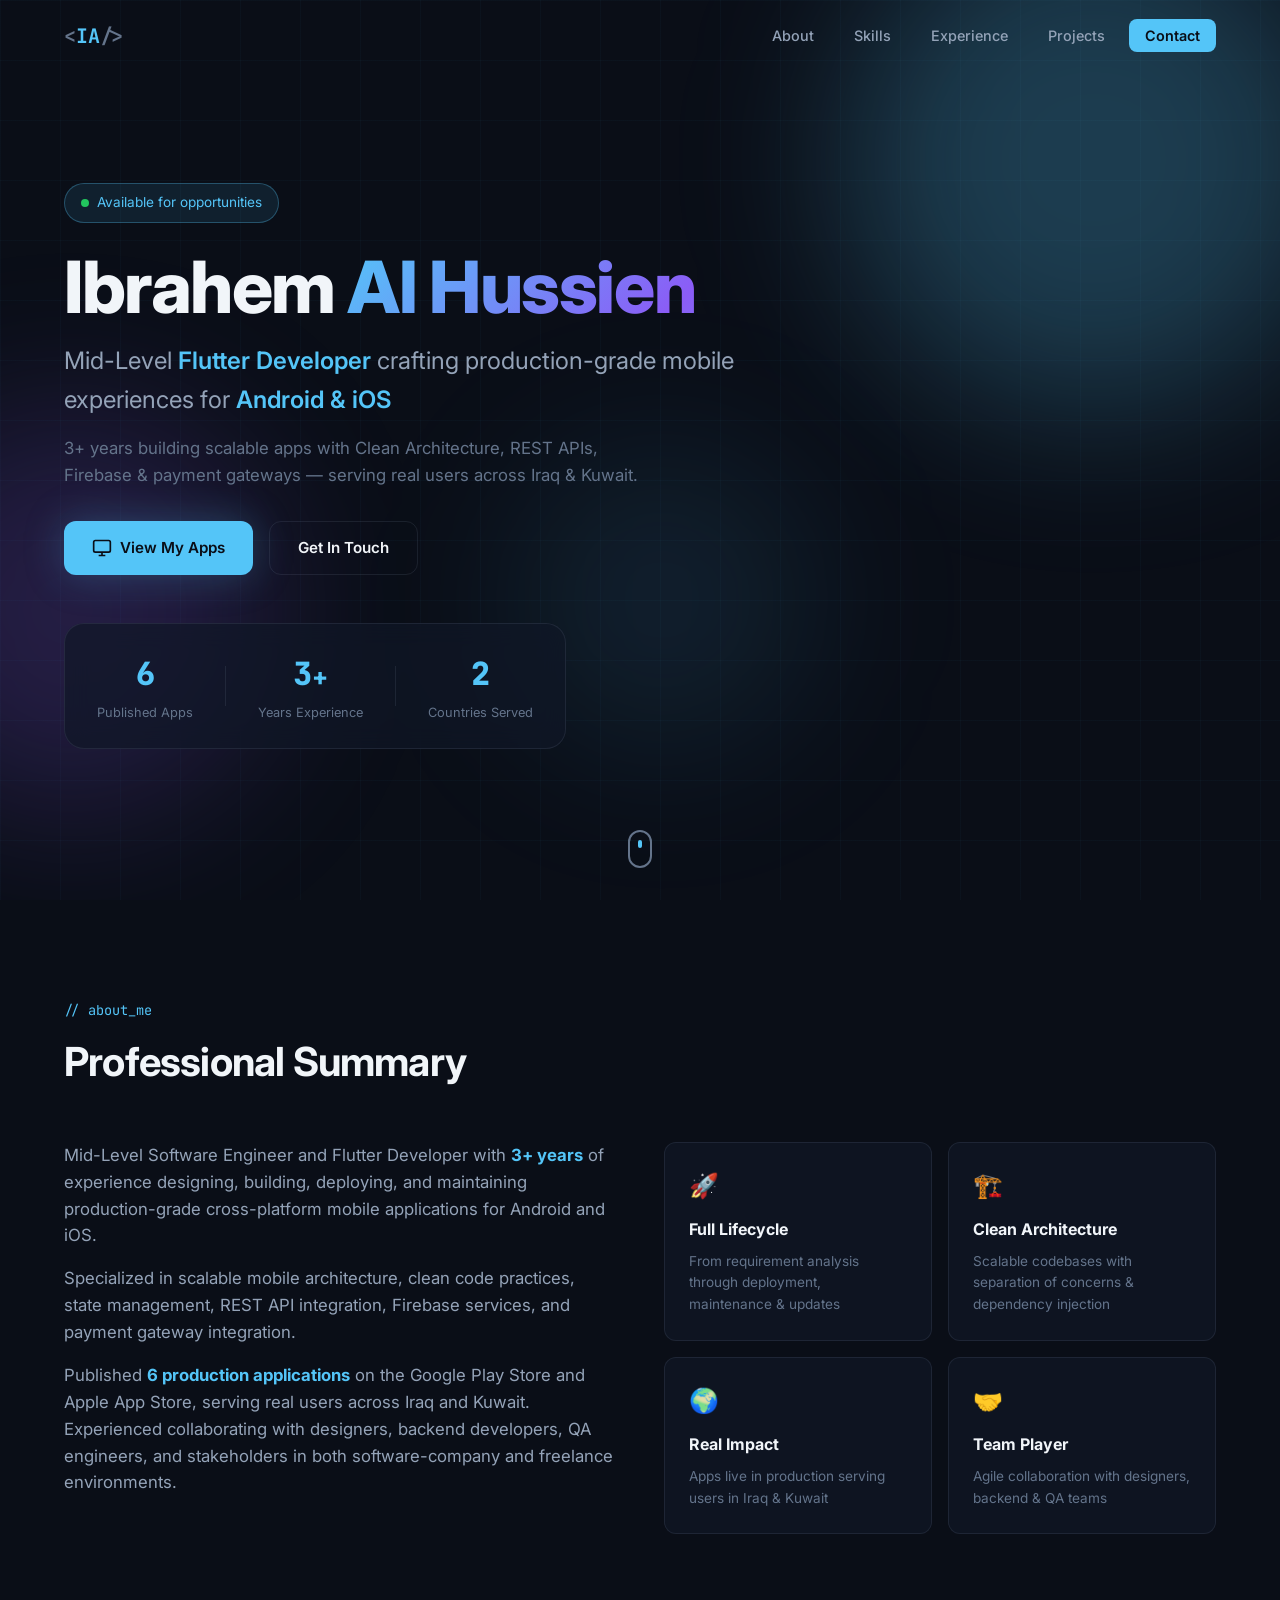
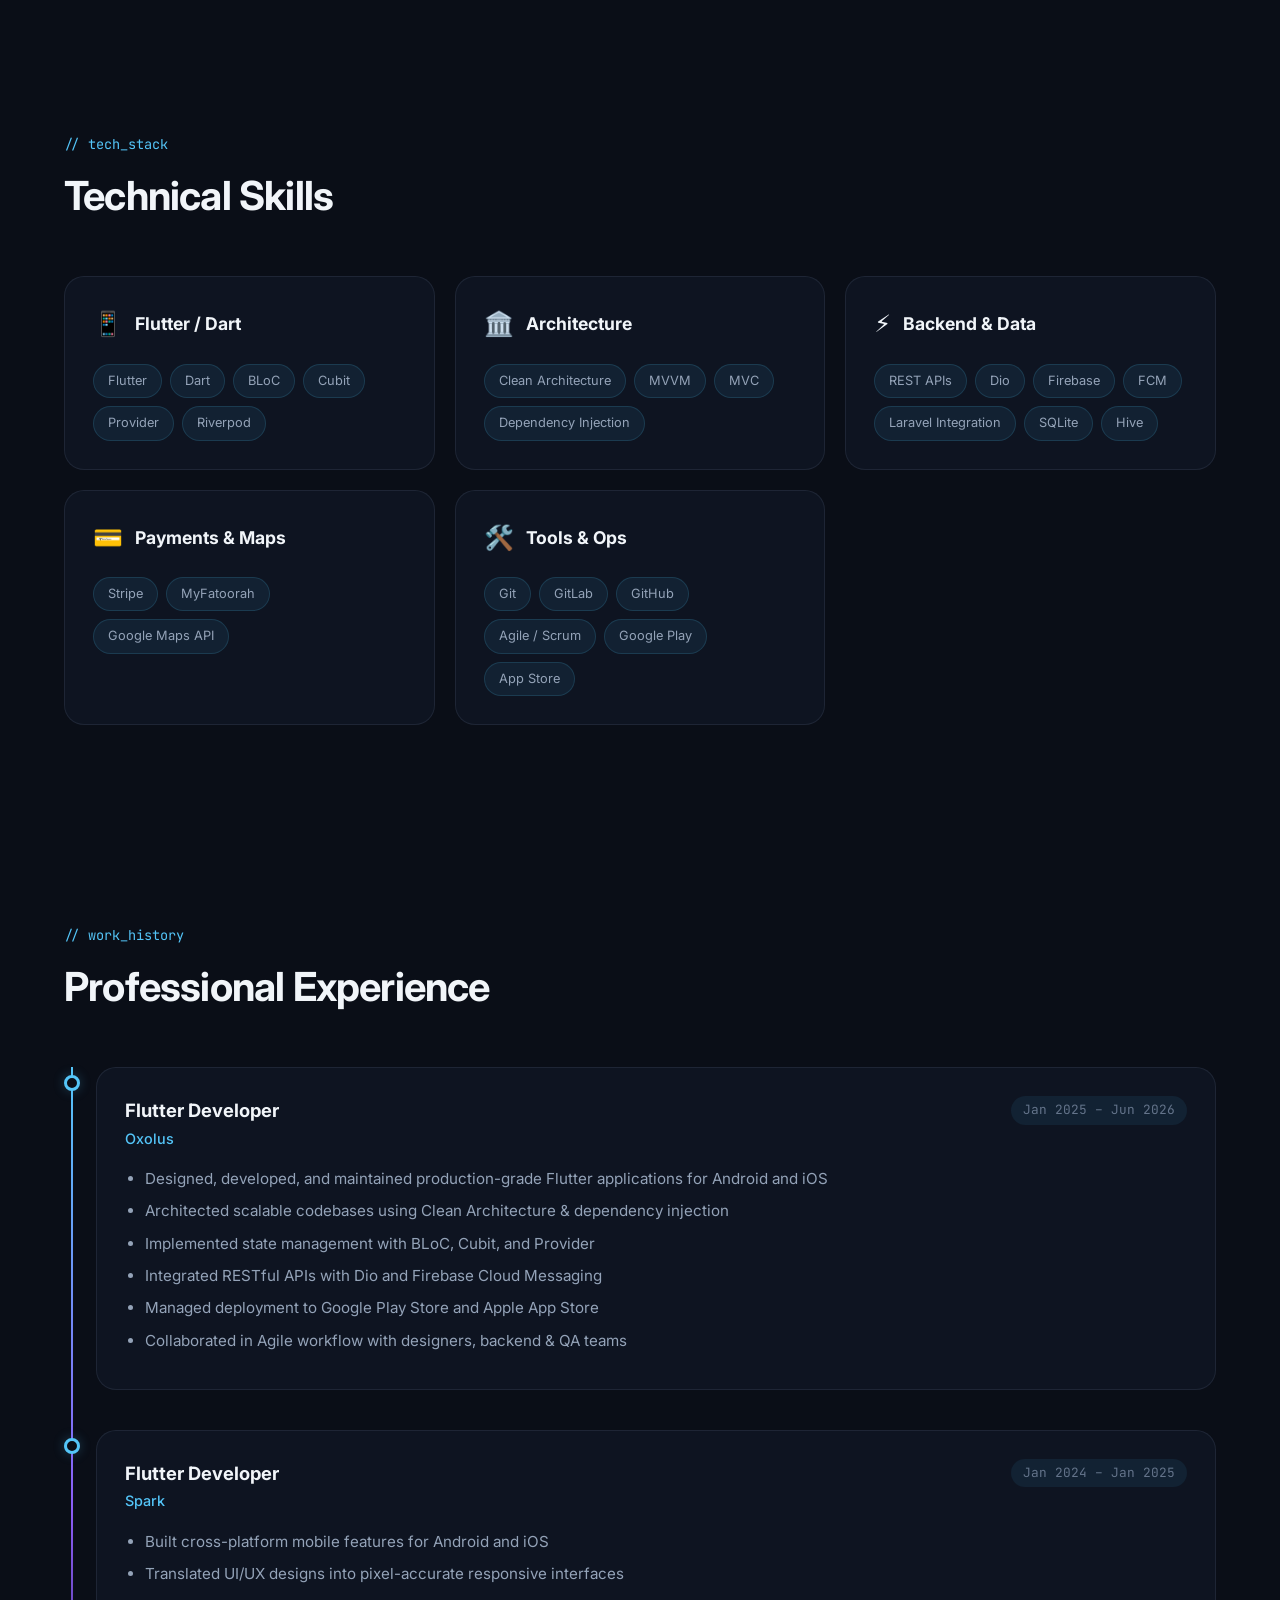
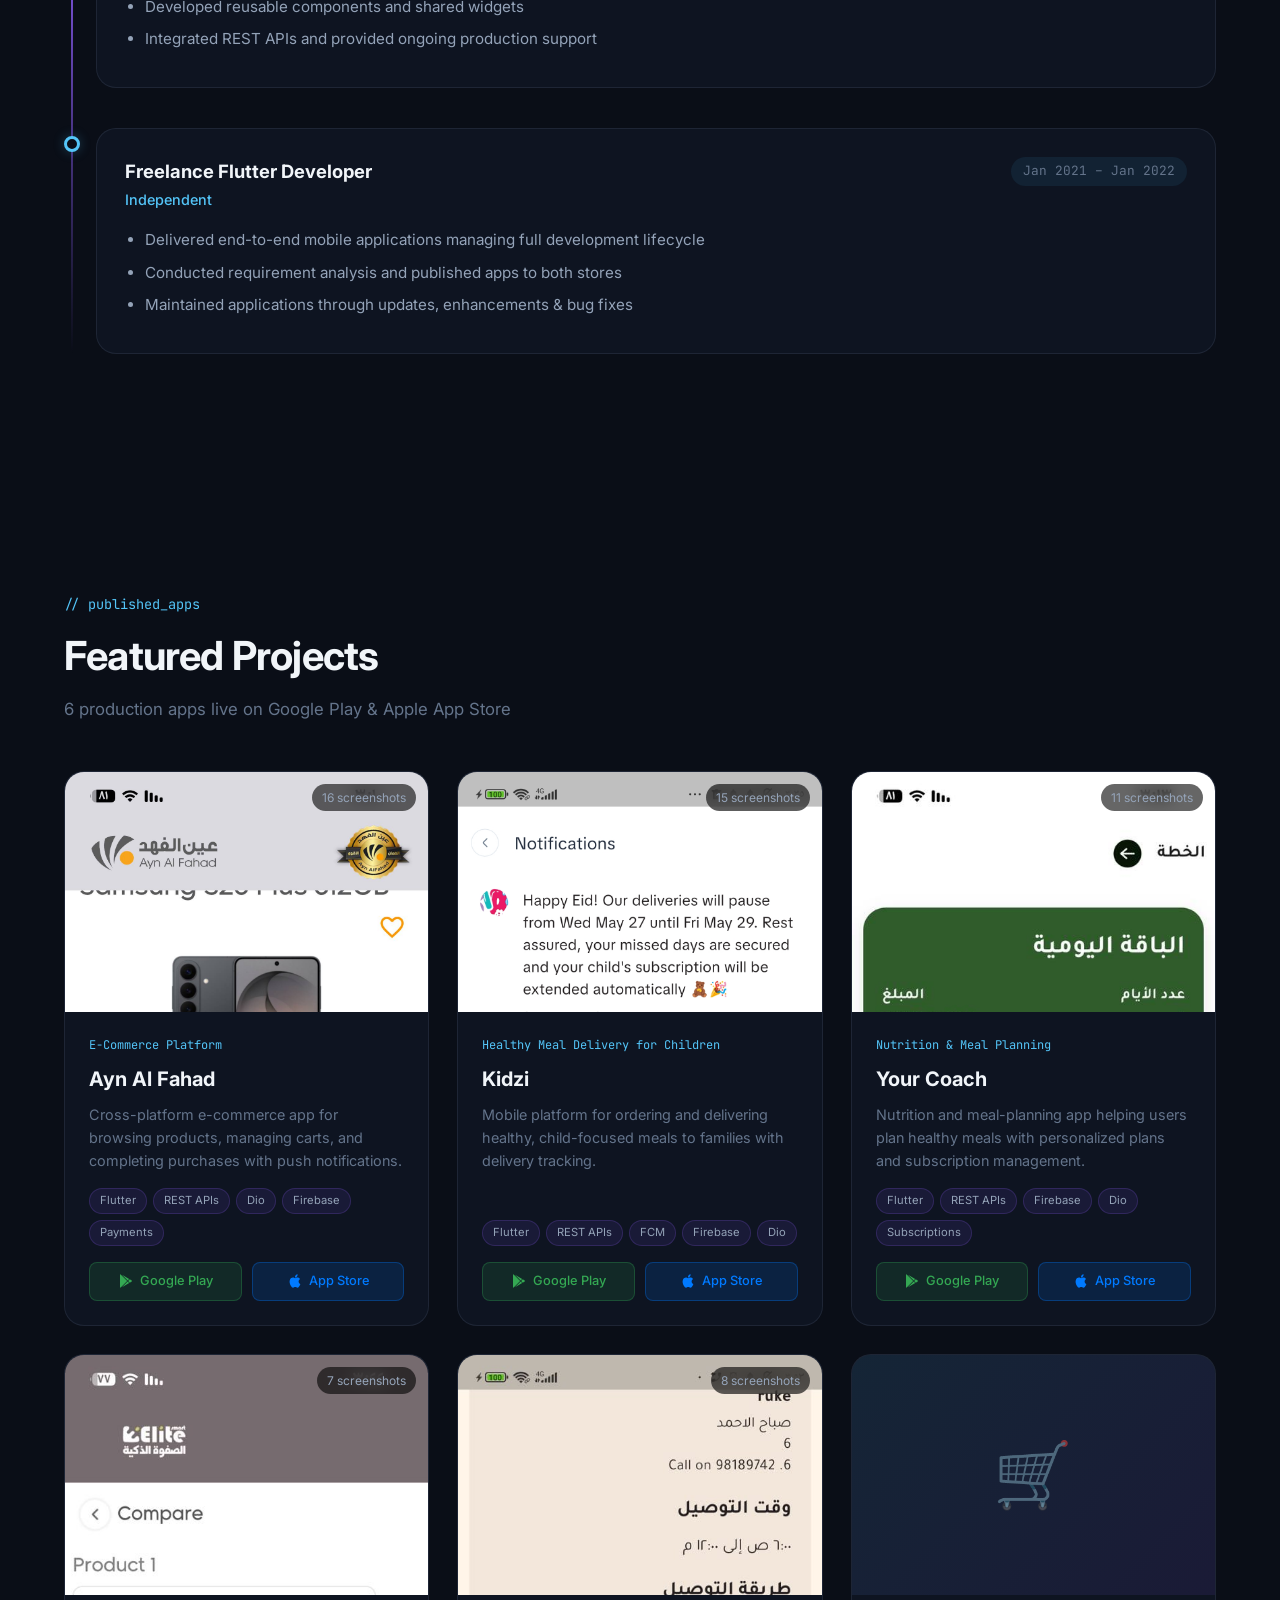
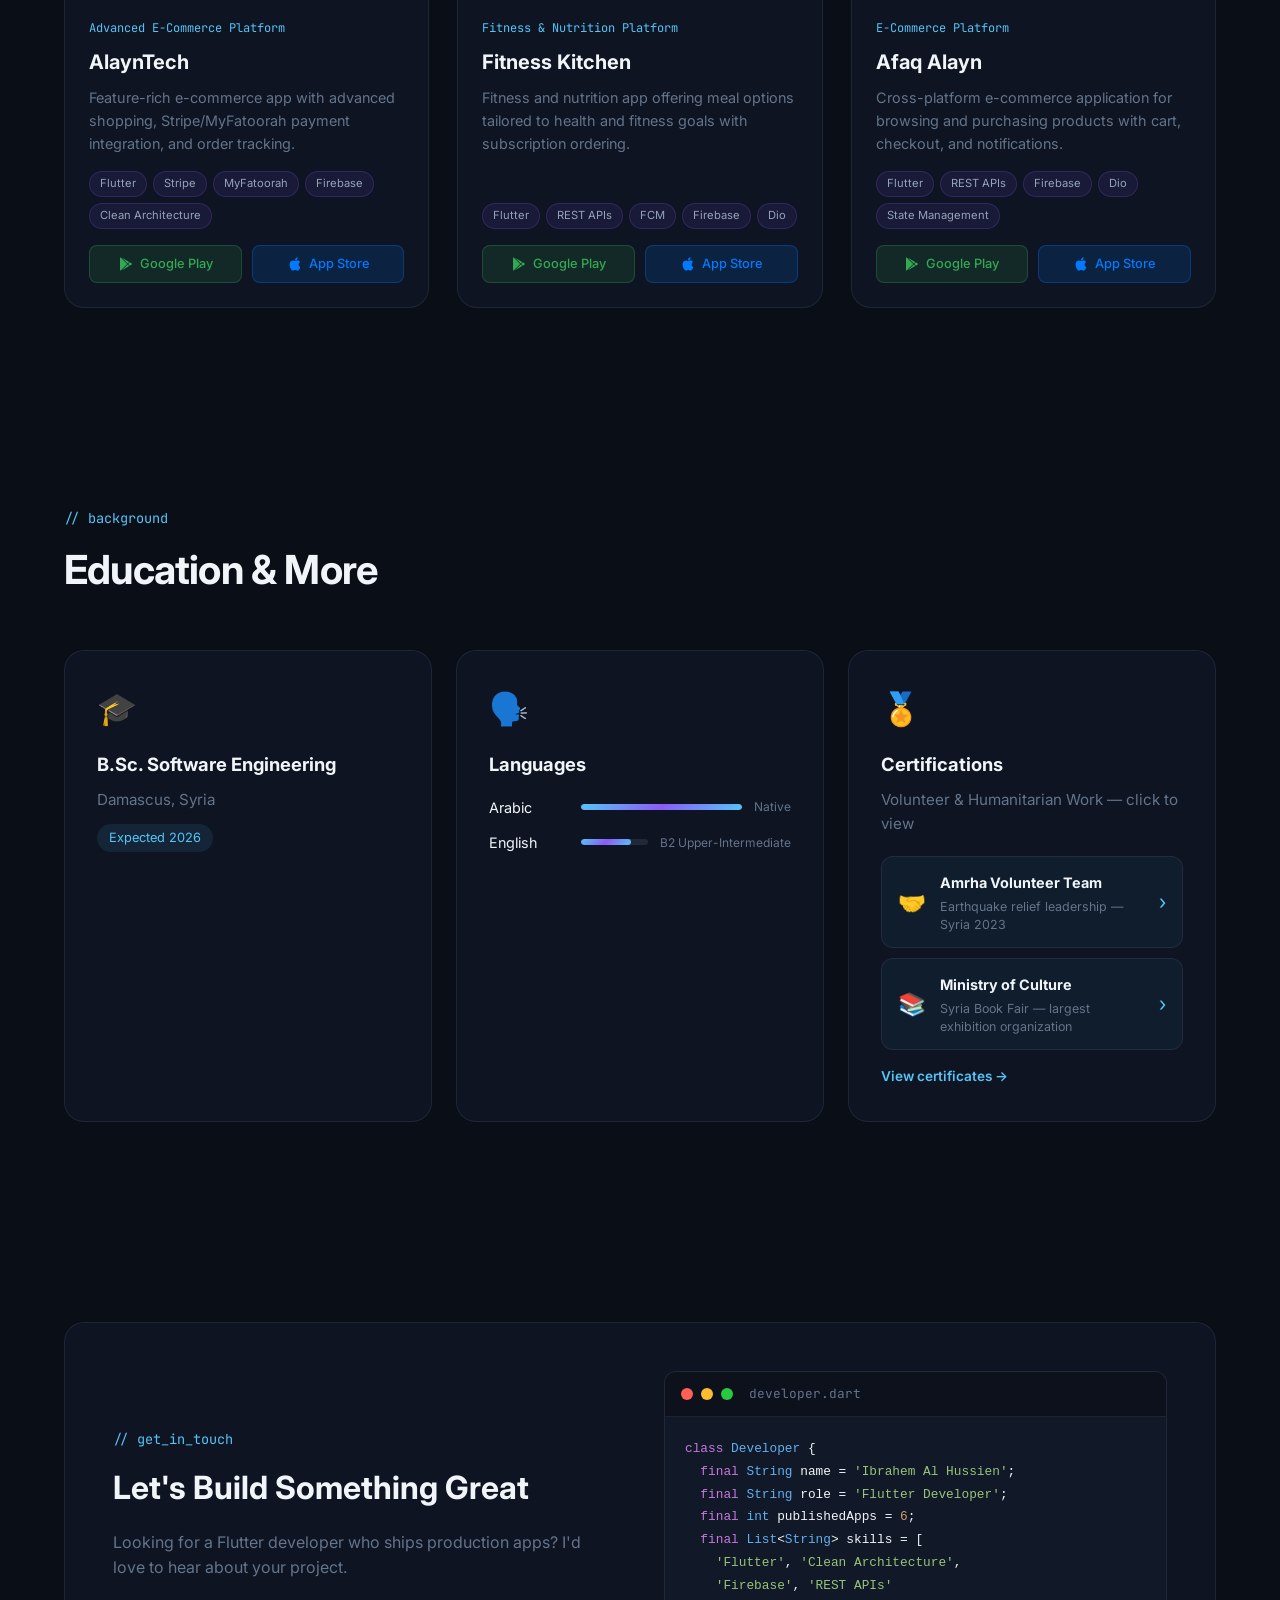
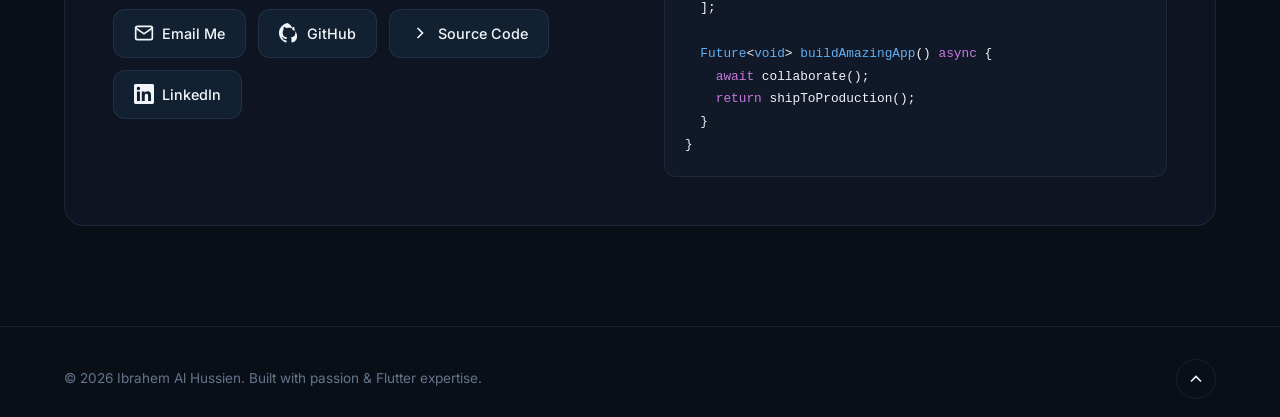
==== commit eef64719: "Fix volunteer team name spelling to Amrha Co-authored-by: Cursor <cursoragent@cursor.com>" ====
--- a/index.html
+++ b/index.html
@@ -347,7 +347,7 @@
               <div class="cert-item">
                 <span class="cert-item-icon">🤝</span>
                 <span class="cert-item-text">
-                  <strong>Omraha Volunteer Team</strong>
+                  <strong>Amrha Volunteer Team</strong>
                   <small>Earthquake relief leadership — Syria 2023</small>
                 </span>
                 <span class="cert-item-arrow">&#8250;</span>
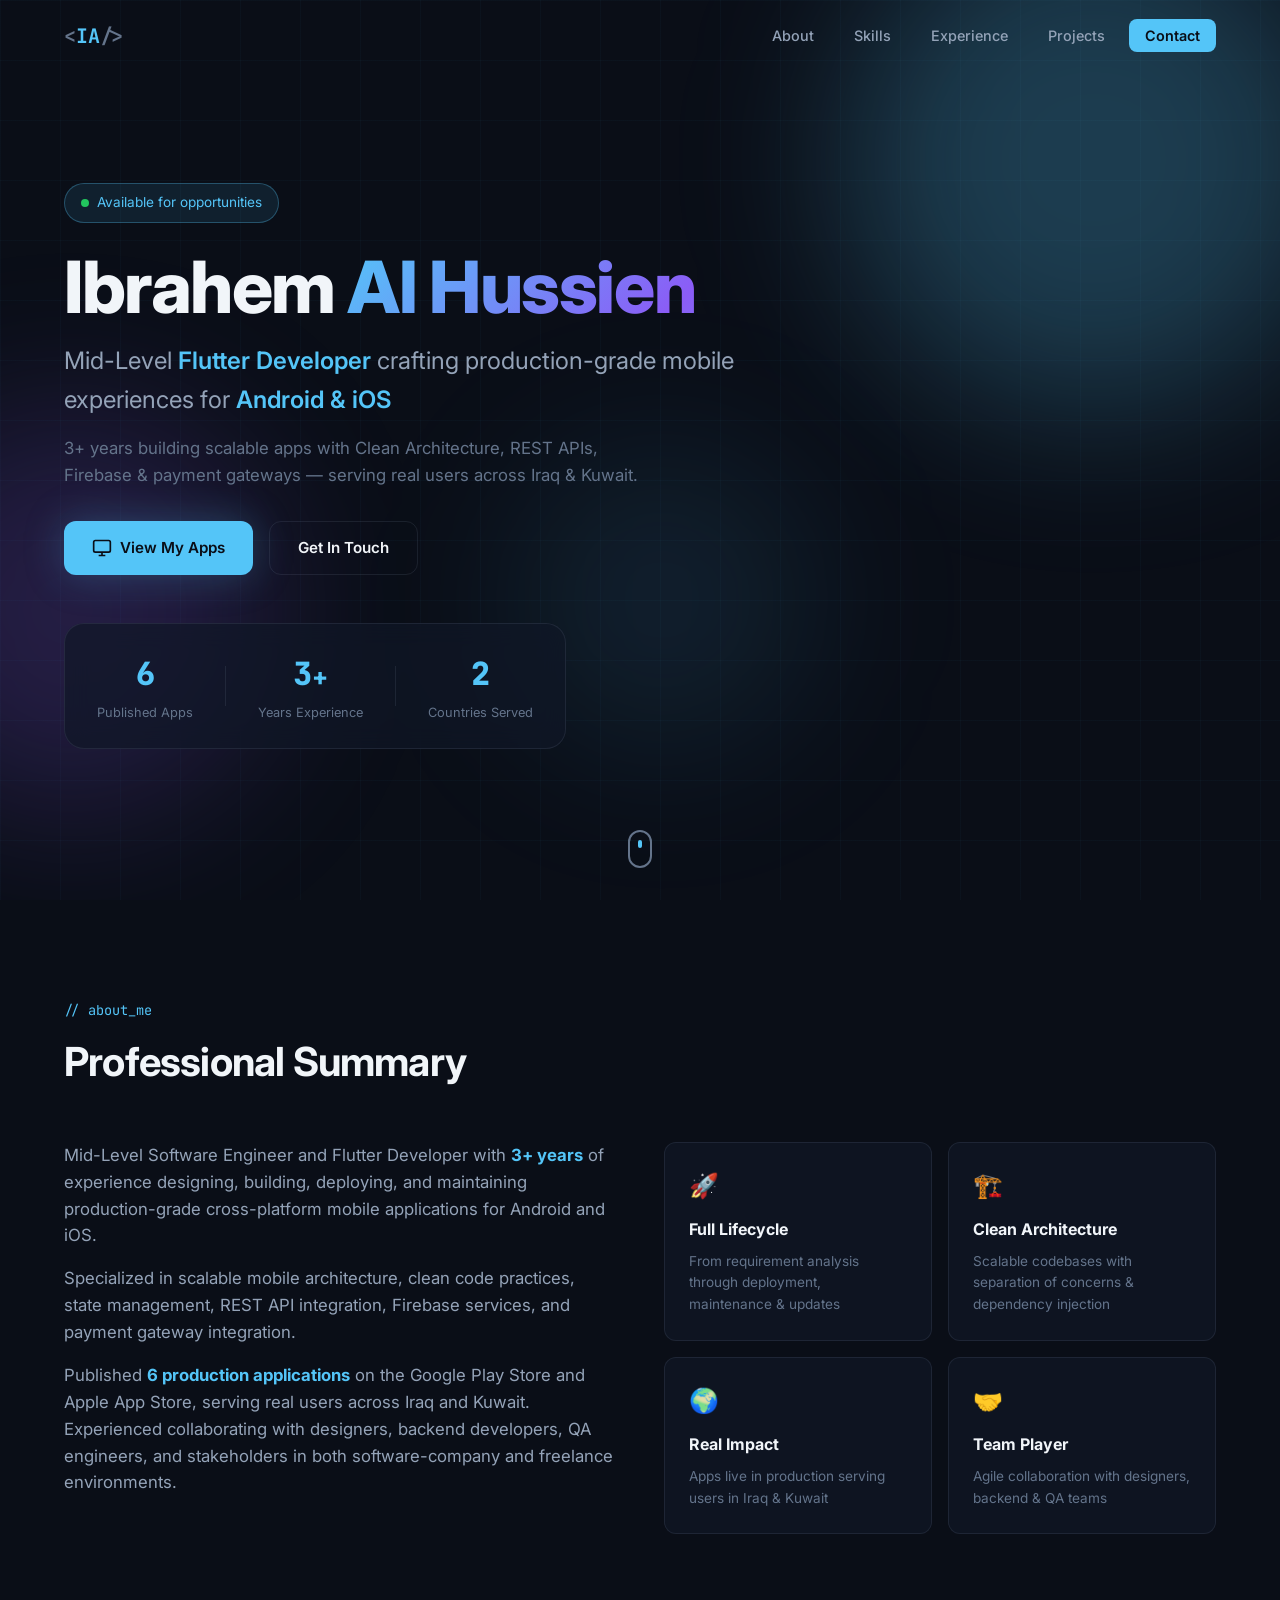
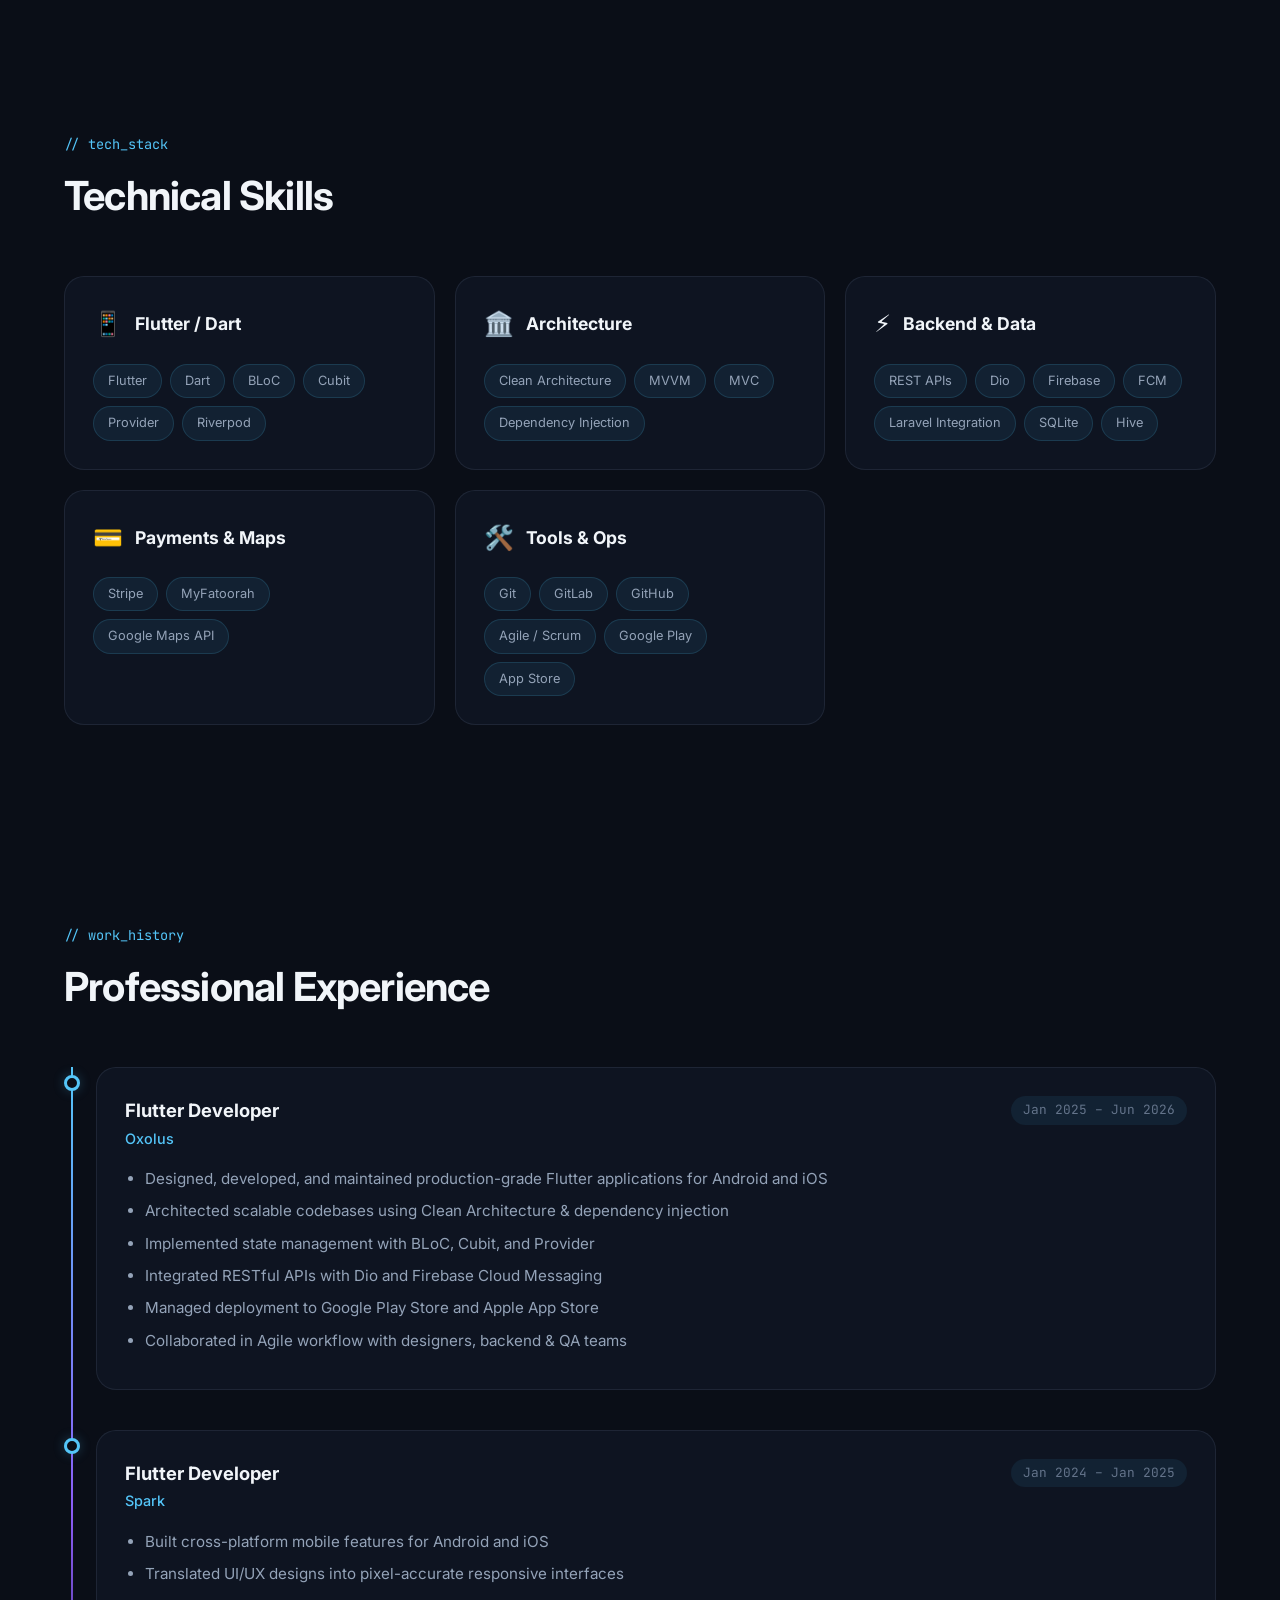
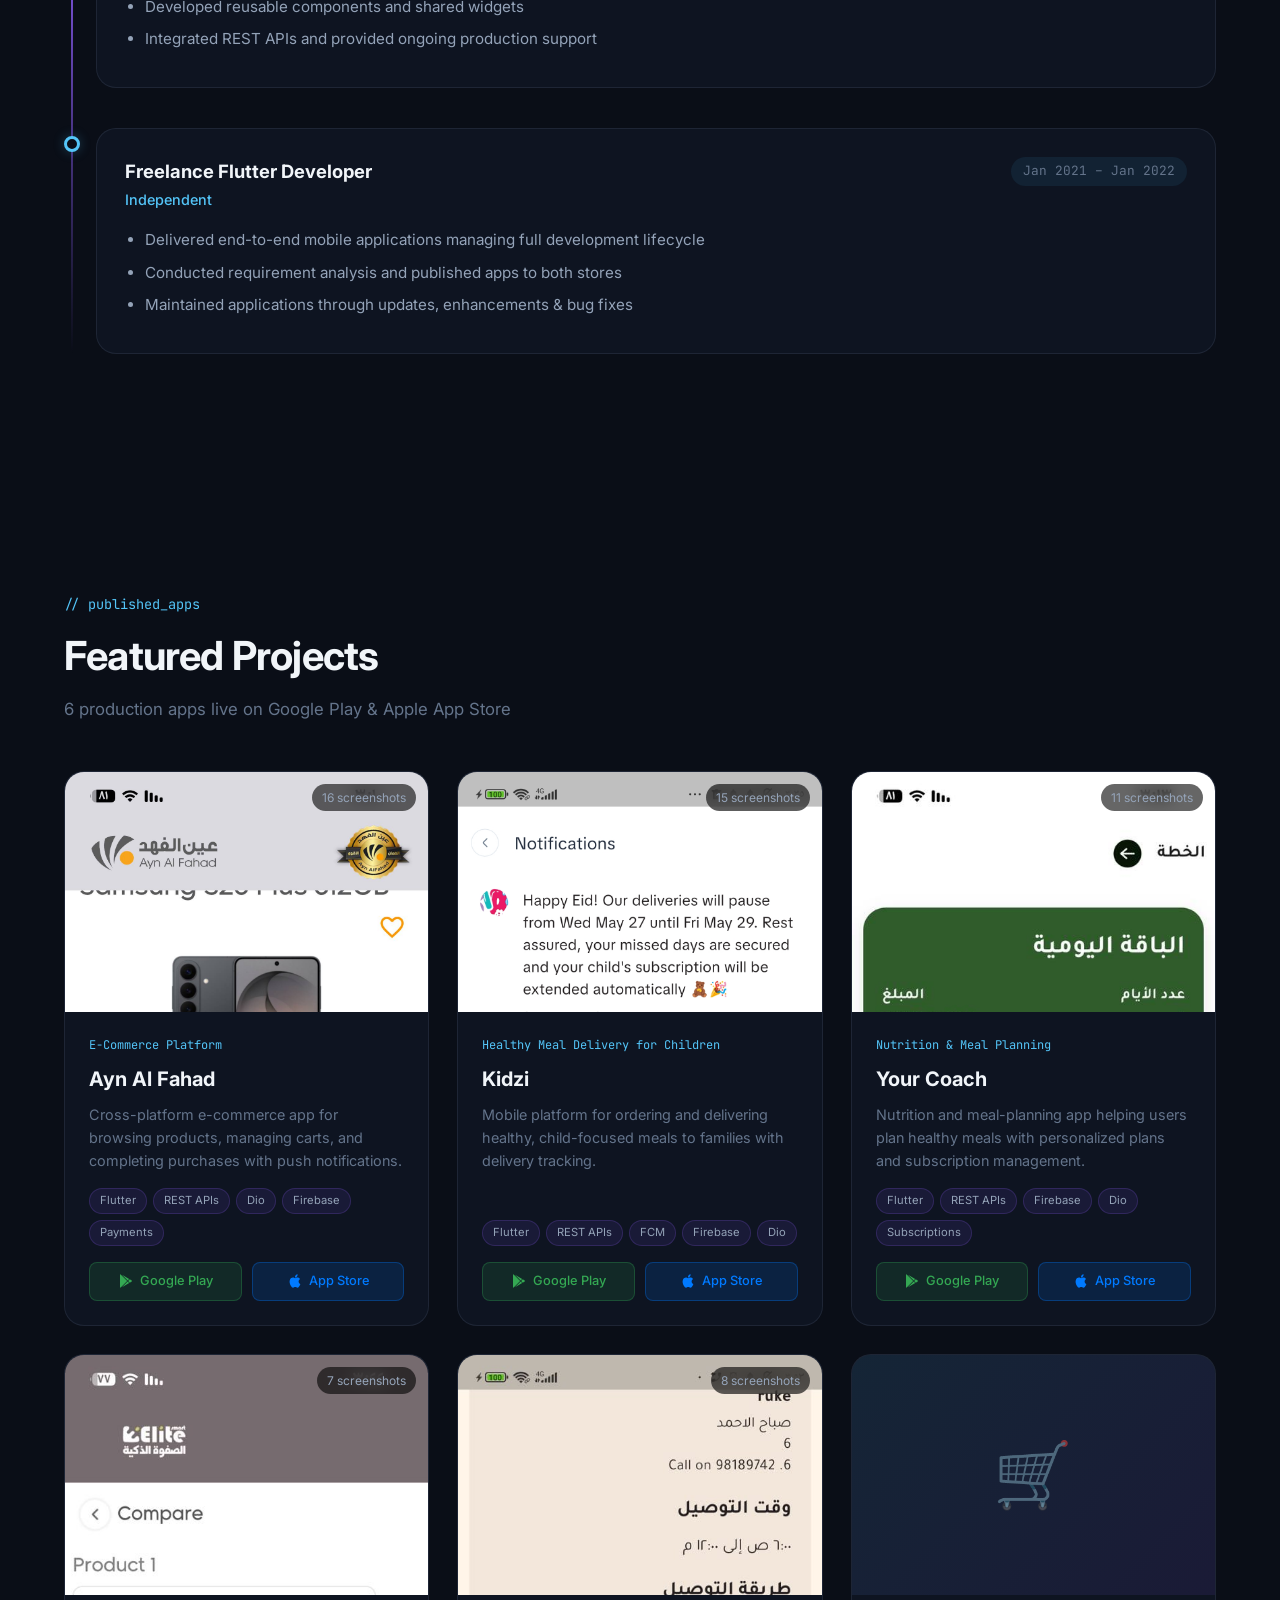
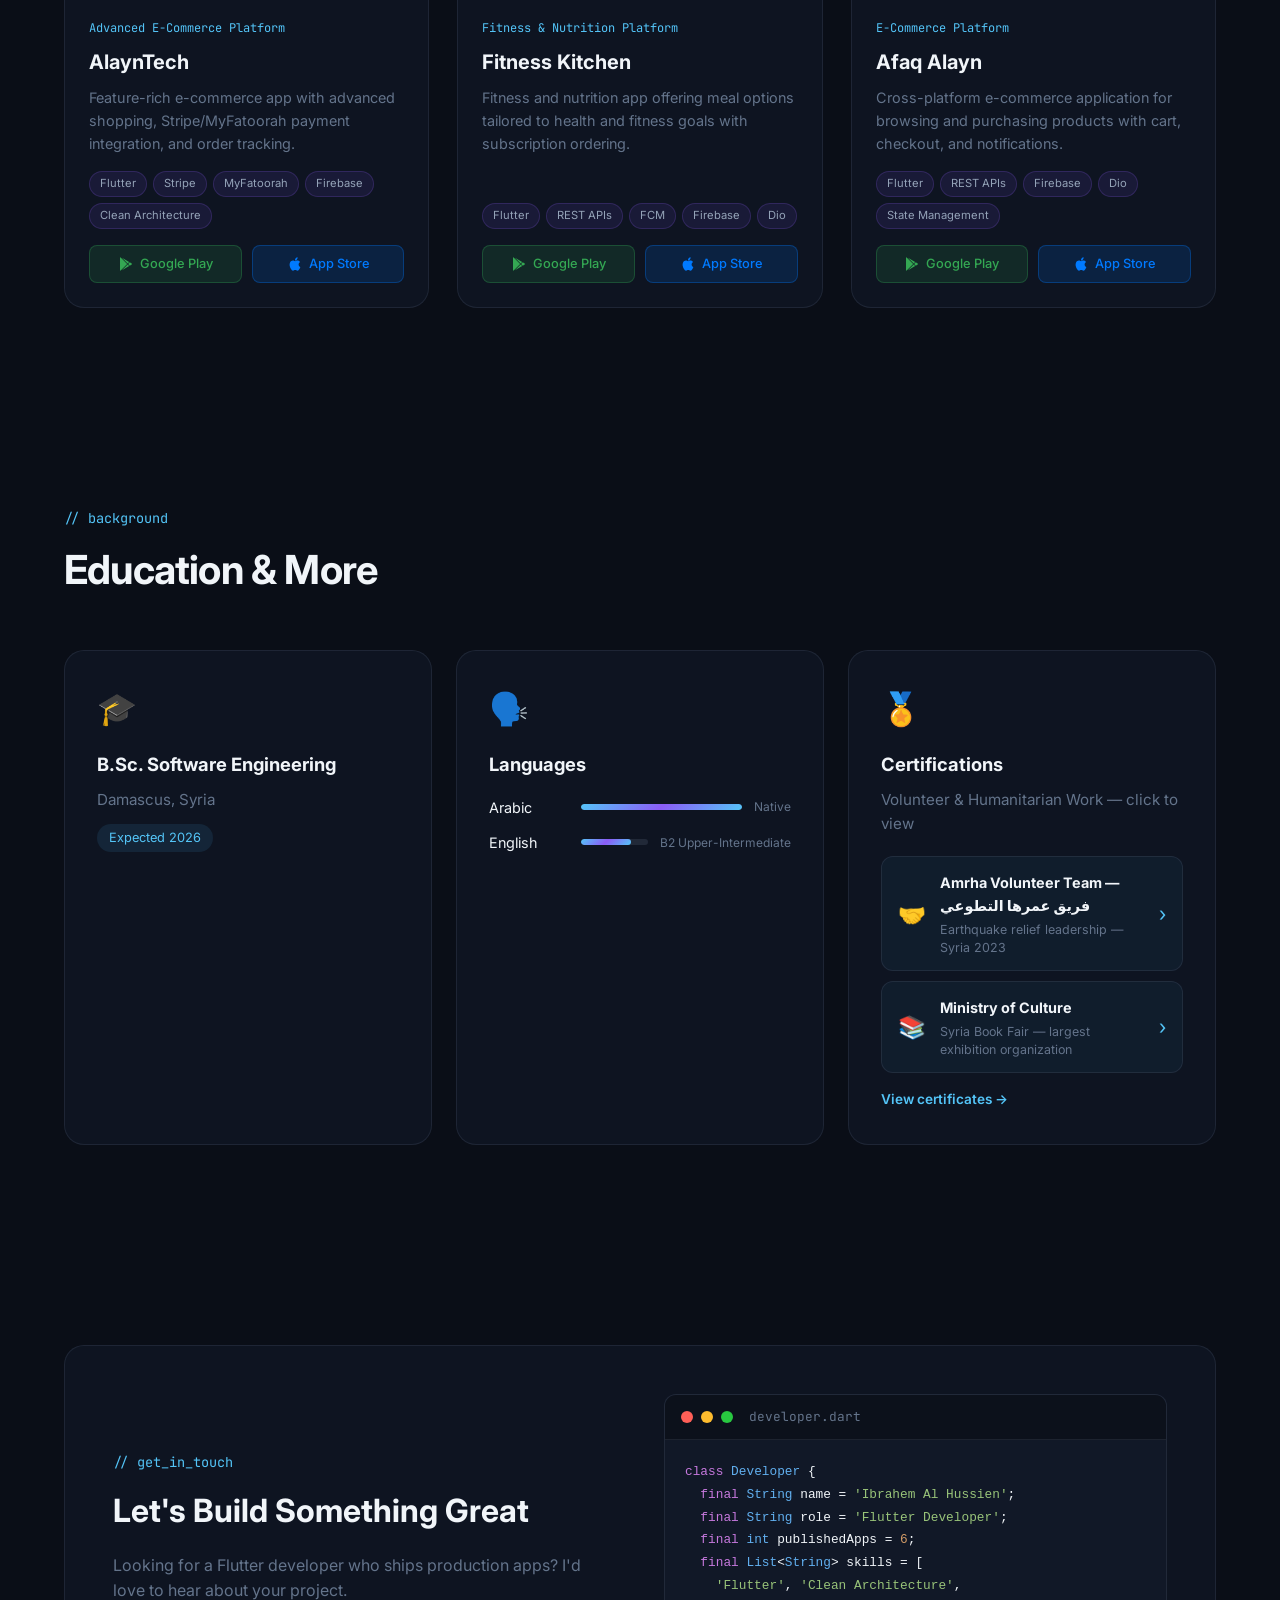
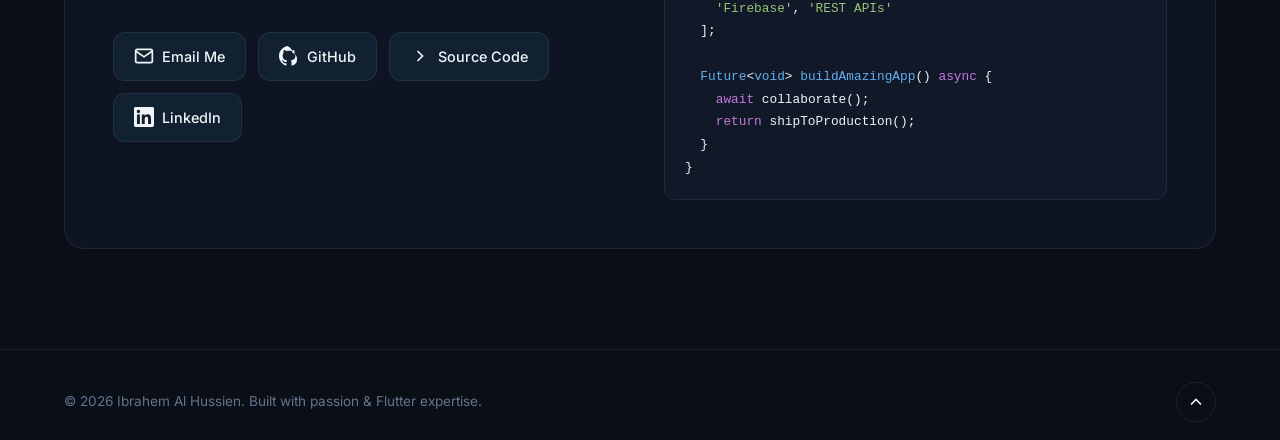
==== commit 2b71340a: "Use full Amrha team name consistently across portfolio Co-authored-by: Cursor <cursoragent@cursor.co" ====
--- a/index.html
+++ b/index.html
@@ -347,7 +347,7 @@
               <div class="cert-item">
                 <span class="cert-item-icon">🤝</span>
                 <span class="cert-item-text">
-                  <strong>Amrha Volunteer Team</strong>
+                  <strong>Amrha Volunteer Team — فريق عمرها التطوعي</strong>
                   <small>Earthquake relief leadership — Syria 2023</small>
                 </span>
                 <span class="cert-item-arrow">&#8250;</span>
